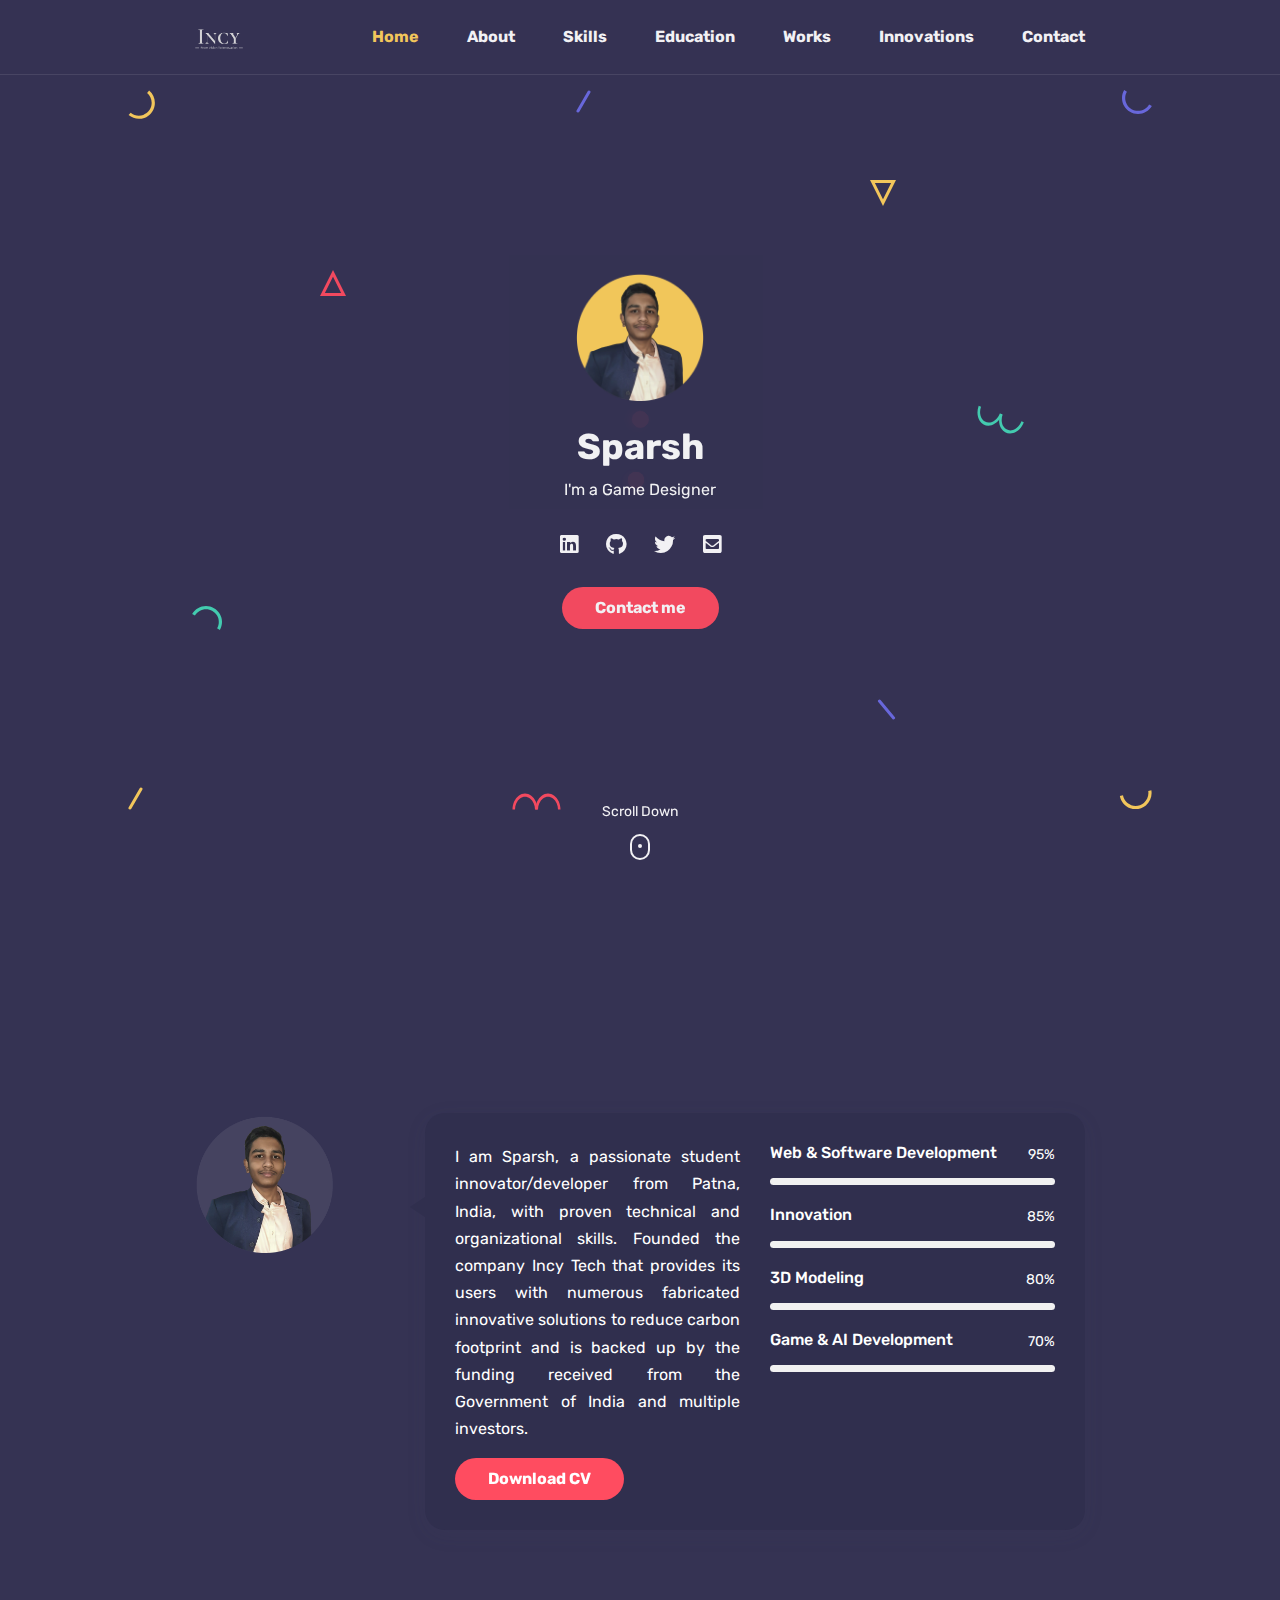
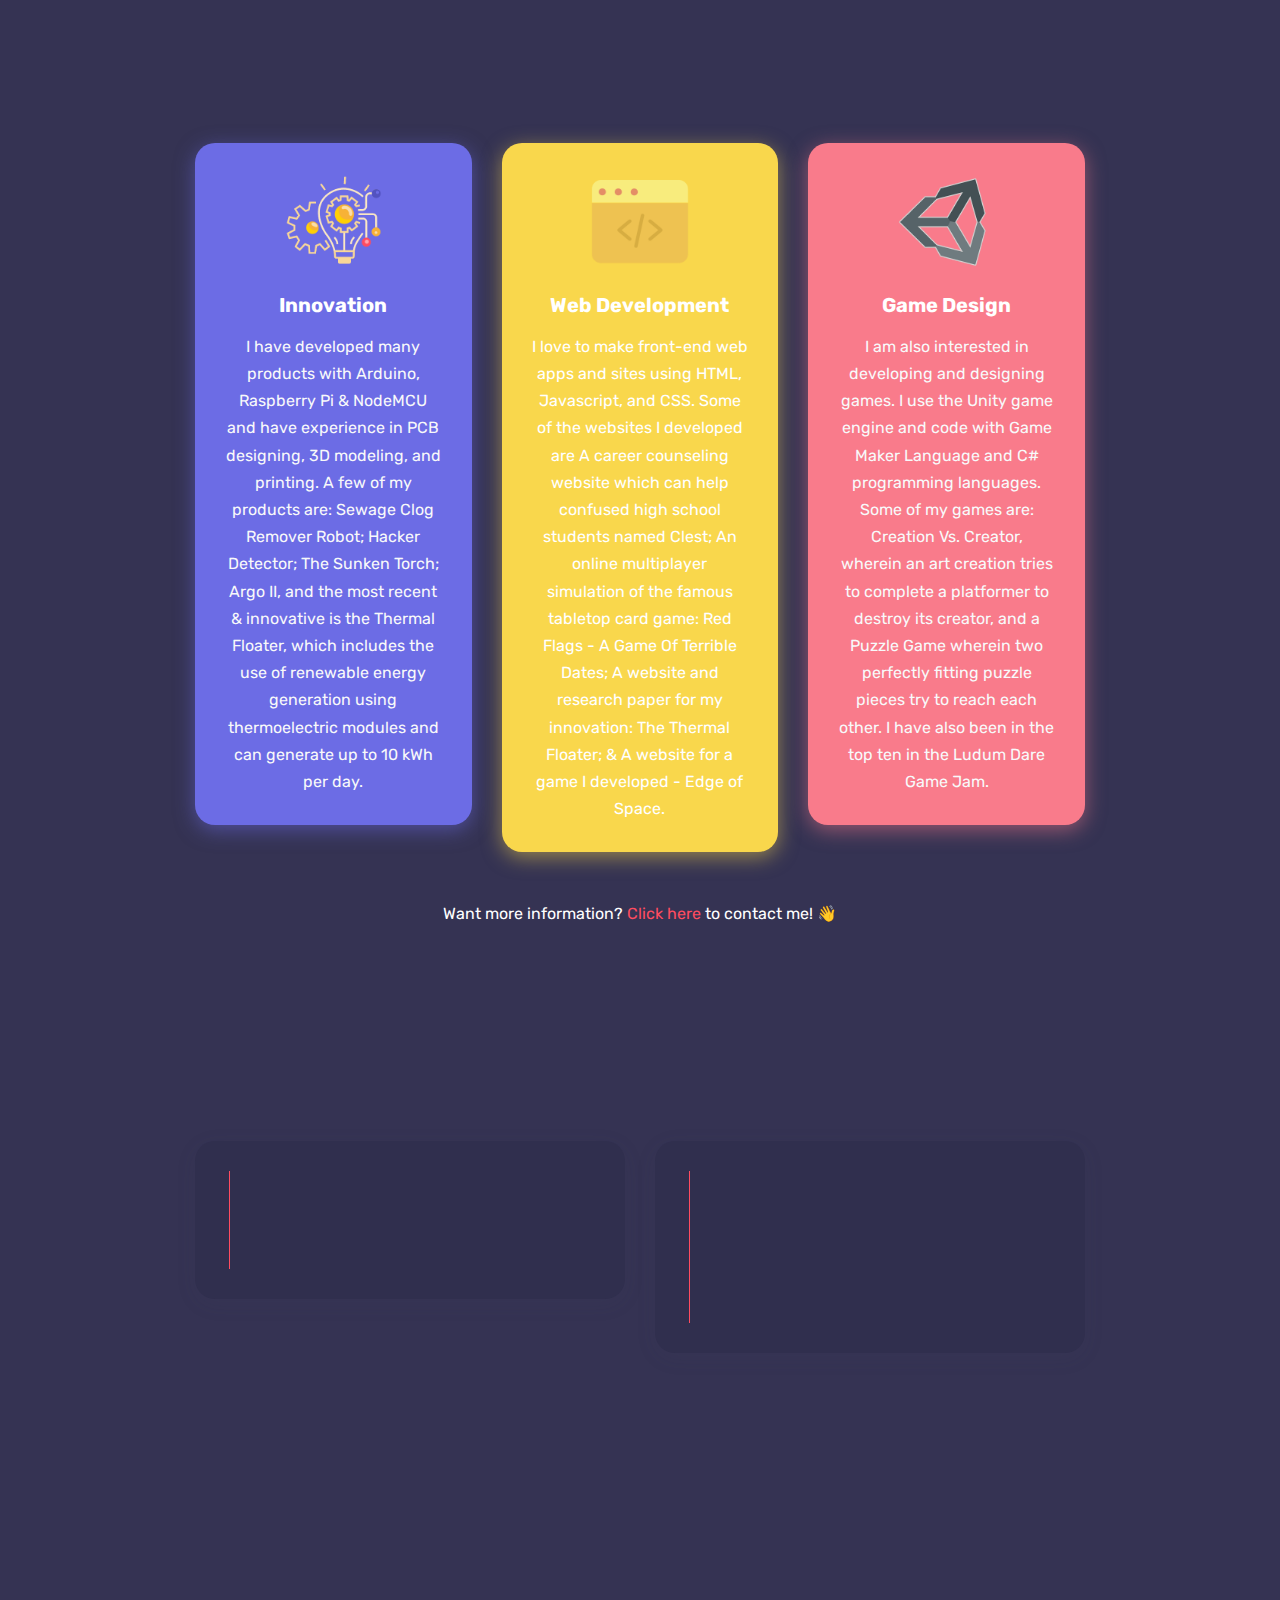
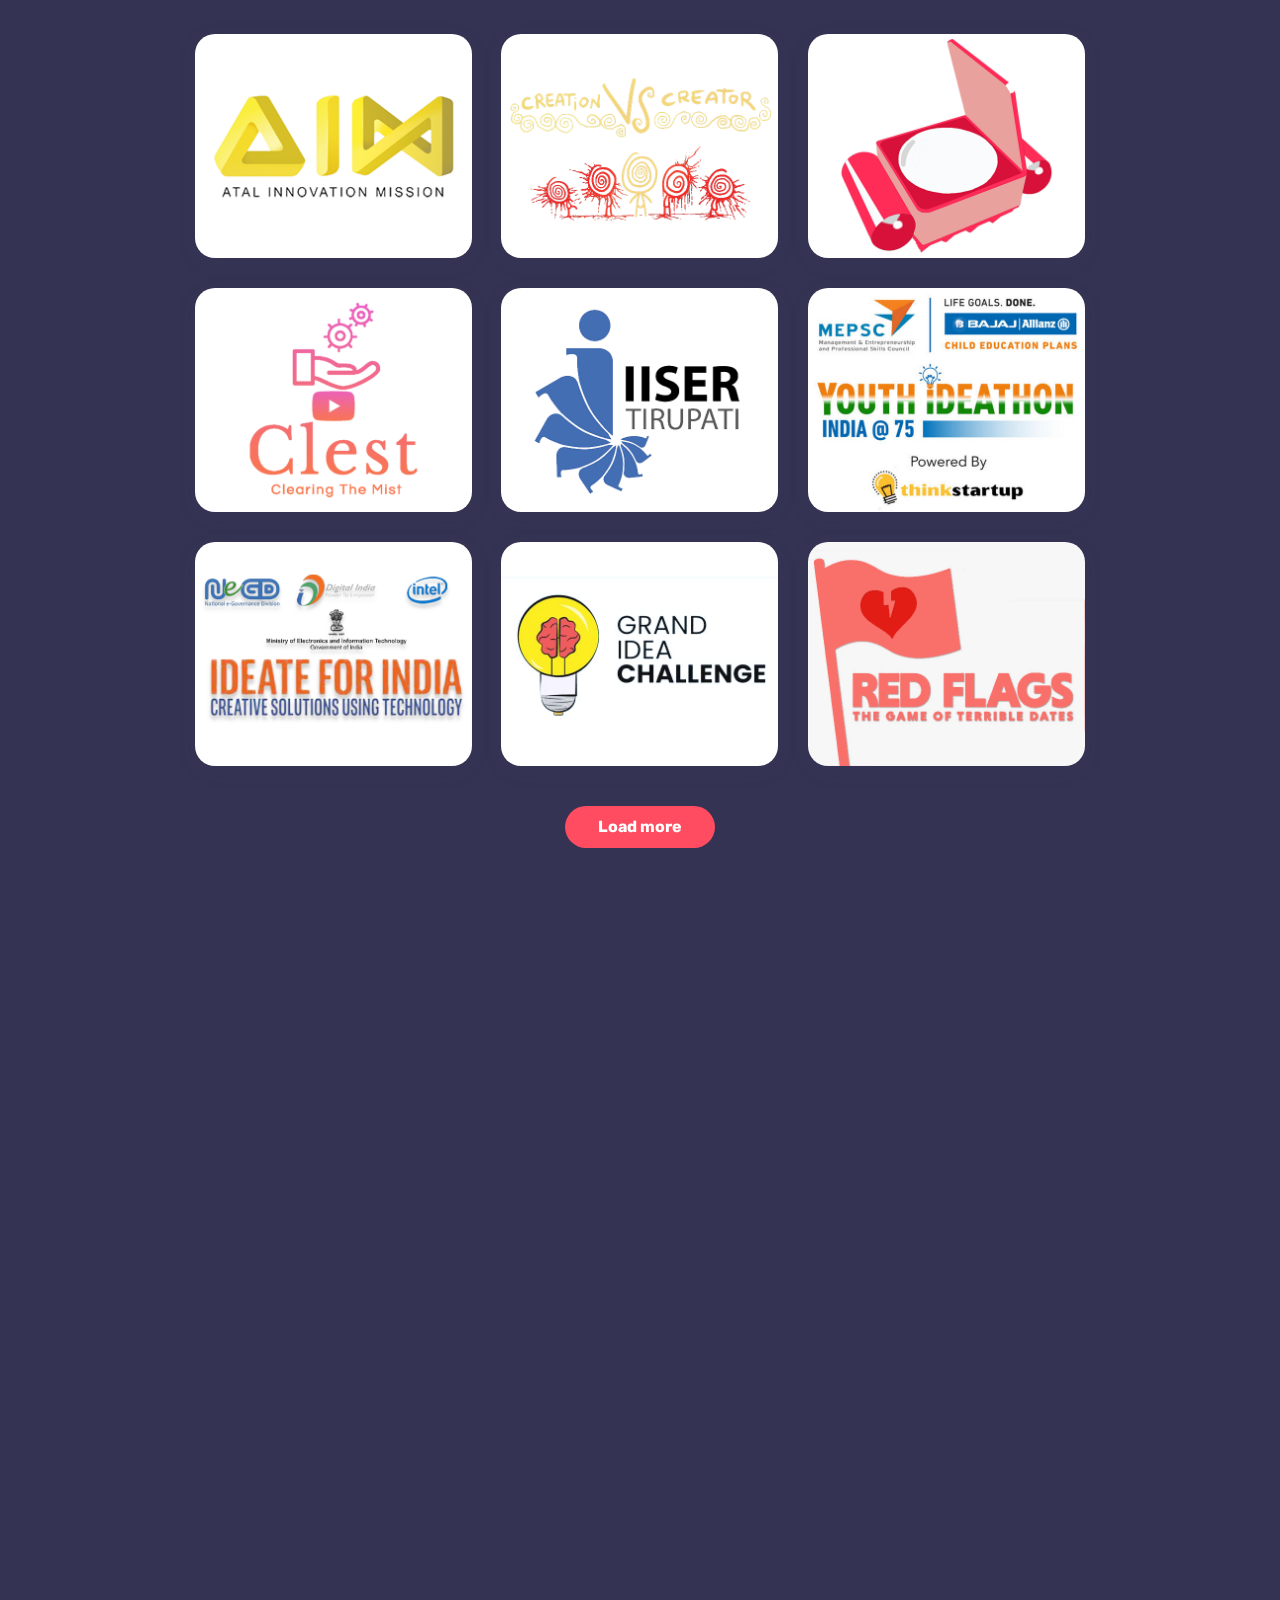
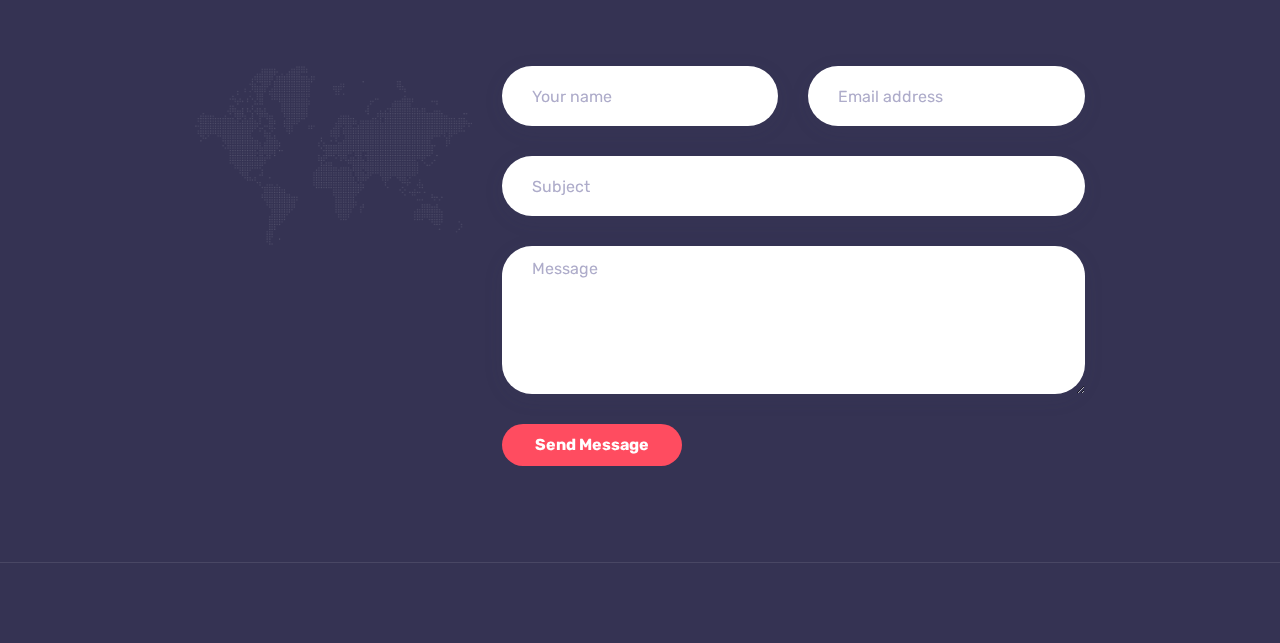
==== index.html @ 10f1a108 "Update index.html" ====
<!DOCTYPE html>
<html lang="en-US">
<head>
	<meta http-equiv="Content-Type" content="text/html; charset=UTF-8">
	<title>Incy</title>
	<meta name="description" content="Bolby - Portfolio/CV/Resume HTML Template">
	<meta name="viewport" content="width=device-width, initial-scale=1, maximum-scale=1">
	<link rel="shortcut icon" type="image/x-icon" href="images/avatar-1.png">
	<!-- STYLESHEETS -->
	<link rel="stylesheet" href="css/bootstrap.min.css" type="text/css" media="all">
	<link rel="stylesheet" href="css/all.min.css" type="text/css" media="all">
	<link rel="stylesheet" href="css/simple-line-icons.css" type="text/css" media="all">
	<link rel="stylesheet" href="css/slick.css" type="text/css" media="all">
	<link rel="stylesheet" href="css/animate.css" type="text/css" media="all">
	<link rel="stylesheet" href="css/magnific-popup.css" type="text/css" media="all">
	<link rel="stylesheet" href="css/style.css" type="text/css" media="all">
	<!--[if lt IE 9]>
      <script src="https://oss.maxcdn.com/html5shiv/3.7.2/html5shiv.min.js"></script>
      <script src="https://oss.maxcdn.com/respond/1.4.2/respond.min.js"></script>
    <![endif]-->
</head>
<body class="dark">
<!-- Preloader -->
<div id="preloader">
	<div class="outer">
		<!-- Google Chrome -->
		<div class="infinityChrome">
			<div></div>
			<div></div>
			<div></div>
		</div>
		<!-- Safari and others -->
		<div class="infinity">
			<div>
				<span></span>
			</div>
			<div>
				<span></span>
			</div>
			<div>
				<span></span>
			</div>
		</div>
		<!-- Stuff -->
		<svg xmlns="http://www.w3.org/2000/svg" version="1.1" class="goo-outer">
			<defs>
				<filter id="goo">
					<feGaussianBlur in="SourceGraphic" stdDeviation="6" result="blur" />
					<feColorMatrix in="blur" values="1 0 0 0 0  0 1 0 0 0  0 0 1 0 0  0 0 0 18 -7" result="goo" />
					<feBlend in="SourceGraphic" in2="goo" />
				</filter>
			</defs>
		</svg>
	</div>
</div>
<!-- desktop header -->
<header class="desktop-header-3 fixed-top">
    <div class="container">
        <nav class="navbar navbar-expand-lg navbar-dark">
            <a class="navbar-brand" href="index.html"><img src="images/Incy_Logo_No_Background.png" alt="Incy" width="30%" /></a> <button aria-controls="navbarNavDropdown" aria-expanded="false" aria-label="Toggle navigation" class="navbar-toggler" data-target="#navbarNavDropdown" data-toggle="collapse" type="button"><span class="navbar-toggler-icon"></span></button>
            <div class="collapse navbar-collapse" id="navbarNavDropdown">
                <ul class="navbar-nav ml-auto scrollspy">
                    <li class="nav-item"><a class="nav-link" href="#home">Home</a></li>
                    <li class="nav-item"><a href="#about" class="nav-link">About</a></li>
                    <li class="nav-item"><a href="#services" class="nav-link">Skills</a></li>
                    <li class="nav-item"><a href="#experience" class="nav-link">Education</a></li>
                    <li class="nav-item"><a href="#works" class="nav-link">Works</a></li>
                    <li class="nav-item"><a href="#innovation" class="nav-link">Innovations</a></li>
                    <li class="nav-item"><a href="#contact" class="nav-link">Contact</a></li>
                </ul>
            </div>
        </nav>
    </div>
</header>
<!-- main layout -->
<main class="content-3">
	<!-- section home -->
	<section id="home" class="home d-flex align-items-center">
		<div class="container">
			<!-- intro -->
			<div class="intro">
				<!-- avatar image -->
				<img src="images/avatar-1.png" alt="Sparsh" class="mb-4" width="24%" />
				<!-- info -->
				<h1 class="mb-2 mt-0">Sparsh</h1>
				<span>I'm a <span class="text-rotating">Game Designer, Front-End Developer, Tech Enthusiast, Innovator</span></span>
				<!-- social icons -->
				<ul class="social-icons light list-inline mb-0 mt-4">
					<li class="list-inline-item"><a href="https://www.linkedin.com/in/sparsh-860951213/"><i class="fab fa-linkedin"></i></a></li>
					<li class="list-inline-item"><a href="https://github.com/IncyBot"><i class="fab fa-github"></i></a></li>
					<li class="list-inline-item"><a href="https://twitter.com/ItsIncy"><i class="fab fa-twitter"></i></a></li>
					<li class="list-inline-item"><a href="mailto:incybot@gmail.com"><i class="fas fa-envelope-square"></i></a></li>
				</ul>
				<!-- buttons -->
				<div class="mt-4">
					<a href="#contact" class="btn btn-default">Contact me</a>
				</div>
			</div>
			<!-- scroll down mouse wheel -->
			<div class="scroll-down">
				<a href="#about" class="mouse-wrapper">
					<span>Scroll Down</span>
					<span class="mouse">
						<span class="wheel"></span>
					</span>
				</a>
			</div>
			<!-- parallax layers -->
			<div class="parallax" data-relative-input="true">
				<svg width="27" height="29" data-depth="0.3" class="layer p1" xmlns="http://www.w3.org/2000/svg"><path d="M21.15625.60099c4.37954 3.67487 6.46544 9.40612 5.47254 15.03526-.9929 5.62915-4.91339 10.30141-10.2846 12.25672-5.37122 1.9553-11.3776.89631-15.75715-2.77856l2.05692-2.45134c3.50315 2.93948 8.3087 3.78663 12.60572 2.22284 4.297-1.5638 7.43381-5.30209 8.22768-9.80537.79387-4.50328-.8749-9.08872-4.37803-12.02821L21.15625.60099z" fill="#FFD15C" fill-rule="evenodd"/></svg>
				<svg width="26" height="26" data-depth="0.2" class="layer p2" xmlns="http://www.w3.org/2000/svg"><path d="M13 3.3541L2.42705 24.5h21.1459L13 3.3541z" stroke="#FF4C60" stroke-width="3" fill="none" fill-rule="evenodd"/></svg>
				<svg width="30" height="25" data-depth="0.3" class="layer p3" xmlns="http://www.w3.org/2000/svg"><path d="M.1436 8.9282C3.00213 3.97706 8.2841.92763 14.00013.92796c5.71605.00032 10.9981 3.04992 13.85641 8 2.8583 4.95007 2.8584 11.0491-.00014 16.00024l-2.77128-1.6c2.28651-3.96036 2.28631-8.84002.00011-12.8002-2.2862-3.96017-6.5124-6.40017-11.08513-6.4-4.57271.00018-8.79872 2.43984-11.08524 6.4002l-2.77128-1.6z" fill="#44D7B6" fill-rule="evenodd"/></svg>
				<svg width="15" height="23" data-depth="0.6" class="layer p4" xmlns="http://www.w3.org/2000/svg"><rect transform="rotate(30 9.86603 10.13397)" x="7" width="3" height="25" rx="1.5" fill="#FFD15C" fill-rule="evenodd"/></svg>
				<svg width="15" height="23" data-depth="0.2" class="layer p5" xmlns="http://www.w3.org/2000/svg"><rect transform="rotate(30 9.86603 10.13397)" x="7" width="3" height="25" rx="1.5" fill="#6C6CE5" fill-rule="evenodd"/></svg>
				<svg width="49" height="17" data-depth="0.5" class="layer p6" xmlns="http://www.w3.org/2000/svg"><g fill="#FF4C60" fill-rule="evenodd"><path d="M.5 16.5c0-5.71709 2.3825-10.99895 6.25-13.8567 3.8675-2.85774 8.6325-2.85774 12.5 0C23.1175 5.50106 25.5 10.78292 25.5 16.5H23c0-4.57303-1.90625-8.79884-5-11.08535-3.09375-2.28652-6.90625-2.28652-10 0C4.90625 7.70116 3 11.92697 3 16.5H.5z"/><path d="M23.5 16.5c0-5.71709 2.3825-10.99895 6.25-13.8567 3.8675-2.85774 8.6325-2.85774 12.5 0C46.1175 5.50106 48.5 10.78292 48.5 16.5H46c0-4.57303-1.90625-8.79884-5-11.08535-3.09375-2.28652-6.90625-2.28652-10 0-3.09375 2.28651-5 6.51232-5 11.08535h-2.5z"/></g></svg>
				<svg width="26" height="26" data-depth="0.4" class="layer p7" xmlns="http://www.w3.org/2000/svg"><path d="M13 22.6459L2.42705 1.5h21.1459L13 22.6459z" stroke="#FFD15C" stroke-width="3" fill="none" fill-rule="evenodd"/></svg>
				<svg width="19" height="21" data-depth="0.3" class="layer p8" xmlns="http://www.w3.org/2000/svg"><rect transform="rotate(-40 6.25252 10.12626)" x="7" width="3" height="25" rx="1.5" fill="#6C6CE5" fill-rule="evenodd"/></svg>
				<svg width="30" height="25" data-depth="0.3" data-depth-y="-1.30" class="layer p9" xmlns="http://www.w3.org/2000/svg"><path d="M29.8564 16.0718c-2.85854 4.95114-8.1405 8.00057-13.85654 8.00024-5.71605-.00032-10.9981-3.04992-13.85641-8-2.8583-4.95007-2.8584-11.0491.00014-16.00024l2.77128 1.6c-2.28651 3.96036-2.28631 8.84002-.00011 12.8002 2.2862 3.96017 6.5124 6.40017 11.08513 6.4 4.57271-.00018 8.79872-2.43984 11.08524-6.4002l2.77128 1.6z" fill="#6C6CE5" fill-rule="evenodd"/></svg>
				<svg width="47" height="29" data-depth="0.2" class="layer p10" xmlns="http://www.w3.org/2000/svg"><g fill="#44D7B6" fill-rule="evenodd"><path d="M46.78878 17.19094c-1.95535 5.3723-6.00068 9.52077-10.61234 10.8834-4.61167 1.36265-9.0893-.26708-11.74616-4.27524-2.65686-4.00817-3.08917-9.78636-1.13381-15.15866l2.34923.85505c-1.56407 4.29724-1.2181 8.92018.90705 12.12693 2.12514 3.20674 5.70772 4.5107 9.39692 3.4202 3.68921-1.0905 6.92581-4.40949 8.48988-8.70673l2.34923.85505z"/><path d="M25.17585 9.32448c-1.95535 5.3723-6.00068 9.52077-10.61234 10.8834-4.61167 1.36264-9.0893-.26708-11.74616-4.27525C.16049 11.92447-.27182 6.14628 1.68354.77398l2.34923.85505c-1.56407 4.29724-1.2181 8.92018.90705 12.12692 2.12514 3.20675 5.70772 4.5107 9.39692 3.4202 3.68921-1.0905 6.92581-4.40948 8.48988-8.70672l2.34923.85505z"/></g></svg>
				<svg width="33" height="20" data-depth="0.5" class="layer p11" xmlns="http://www.w3.org/2000/svg"><path d="M32.36774.34317c.99276 5.63023-1.09332 11.3614-5.47227 15.03536-4.37895 3.67396-10.3855 4.73307-15.75693 2.77837C5.76711 16.2022 1.84665 11.53014.8539 5.8999l3.15139-.55567c.7941 4.50356 3.93083 8.24147 8.22772 9.8056 4.29688 1.56413 9.10275.71673 12.60554-2.2227C28.34133 9.98771 30.01045 5.4024 29.21635.89884l3.15139-.55567z" fill="#FFD15C" fill-rule="evenodd"/></svg>
			</div>
		</div>
	</section>
	<!-- section about -->
	<section id="about">
		<div class="container">
			<!-- section title -->
			<h2 class="section-title wow fadeInUp">About Me</h2>
			<div class="spacer" data-height="60"></div>
			<div class="row">
				<div class="col-md-3">
					<div class="text-center text-md-left">
						<!-- avatar image -->
						<img src="images/avatar-2.png" alt="Bolby" width = "70%"/>
					</div>
					<div class="spacer d-md-none d-lg-none" data-height="30"></div>
				</div>
				<div class="col-md-9 triangle-left-md triangle-top-sm">
					<div class="rounded bg-dark shadow-dark padding-30">
						<div class="row">
							<div class="col-md-6">
								<!-- about text -->
								<p align="justify">I am Sparsh, a passionate student innovator/developer from Patna, India, with proven technical and organizational skills. Founded the company Incy Tech that provides its users with numerous fabricated innovative solutions to reduce carbon footprint and is backed up by the funding received from the Government of India and multiple investors.</p>
								<div class="mt-3">
									<a href="#" class="btn btn-default">Download CV</a>
								</div>
								<div class="spacer d-md-none d-lg-none" data-height="30"></div>
							</div>
							<div class="col-md-6">
								<!-- skill item -->
								<div class="skill-item">
									<div class="skill-info clearfix">
										<h4 class="float-left mb-3 mt-0">Web & Software Development</h4>
										<span class="float-right">95%</span>
									</div>
									<div class="progress">
										<div class="progress-bar data-background" role="progressbar" aria-valuemin="0" aria-valuemax="100" aria-valuenow="95" data-color="#FFD15C">
										</div>
									</div>
									<div class="spacer" data-height="20"></div>
								</div>
								<!-- skill item -->
								<div class="skill-item">
									<div class="skill-info clearfix">
										<h4 class="float-left mb-3 mt-0">Innovation</h4>
										<span class="float-right">85%</span>
									</div>
									<div class="progress">
										<div class="progress-bar data-background" role="progressbar" aria-valuemin="0" aria-valuemax="100" aria-valuenow="85" data-color="#FF4C60">
										</div>
									</div>
									<div class="spacer" data-height="20"></div>
								</div>
								<!-- skill item -->
								<div class="skill-item">
									<div class="skill-info clearfix">
										<h4 class="float-left mb-3 mt-0">3D Modeling</h4>
										<span class="float-right">80%</span>
									</div>
									<div class="progress">
										<div class="progress-bar data-background" role="progressbar" aria-valuemin="0" aria-valuemax="100" aria-valuenow="80" data-color="#44d7b5">
										</div>
									</div>
									<div class="spacer" data-height="20"></div>
								</div>
								<!-- skill item -->
								<div class="skill-item">
									<div class="skill-info clearfix">
										<h4 class="float-left mb-3 mt-0">Game & AI Development</h4>
										<span class="float-right">70%</span>
									</div>
									<div class="progress">
										<div class="progress-bar data-background" role="progressbar" aria-valuemin="0" aria-valuemax="100" aria-valuenow="70" data-color="#6C6CE5">
										</div>
									</div>
								</div>
							</div>
						</div>
					</div>
				</div>
			</div>
			</div>
		</div>
	</section>
	<!-- section services -->
	<section id="services">
		<div class="container">
			<!-- section title -->
			<h2 class="section-title wow fadeInUp">Skills</h2>
			<div class="spacer" data-height="60"></div>
			<div class="row">
				<div class="col-md-4">
					<!-- service box -->
					<div class="service-box rounded data-background padding-30 text-center text-light shadow-blue" data-color="#6C6CE5">
						<img src="images/innovation.png" alt="UI/UX design" width = 45% />
						<h3 class="mb-3 mt-0">Innovation</h3>
						<p class="mb-0">
							I have developed many products with Arduino, Raspberry Pi & NodeMCU and have experience in PCB designing, 3D modeling, and printing. A few of my products are: Sewage Clog Remover Robot; Hacker Detector; The Sunken Torch; Argo II, and the most recent & innovative is the Thermal Floater, which includes the use of renewable energy generation using thermoelectric modules and can generate up to 10 kWh per day. </p>
							
					</div>
					<div class="spacer d-md-none d-lg-none" data-height="30"></div>
				</div>
				<div class="col-md-4">
					<!-- service box -->
					<div class="service-box rounded data-background padding-30 text-center shadow-yellow" data-color="#F9D74C">
						<img src="images/web.png" alt="UI/UX design" width = 45% />
						<h3 class="mb-3 mt-0">Web Development</h3>
						<p class="mb-0">
							I love to make front-end web apps and sites using HTML, Javascript, and CSS. Some of the websites I developed are A career counseling website which can help confused high school students named Clest; An online multiplayer simulation of the famous tabletop card game: Red Flags - A Game Of Terrible Dates; A website and research paper for my innovation: The Thermal Floater; & A website for a game I developed - Edge of Space. </p>
					</div>
					<div class="spacer d-md-none d-lg-none" data-height="30"></div>
				</div>
				<div class="col-md-4">
					<!-- service box -->
					<div class="service-box rounded data-background padding-30 text-center text-light shadow-pink" data-color="#F97B8B">
						<img src="images/unity.png" alt="UI/UX design" width = 45% />
						<h3 class="mb-3 mt-0">Game Design</h3>
						<p class="mb-0">
							I am also interested in developing and designing games. I use the Unity game engine and code with Game Maker Language and C# programming languages. Some of my games are: Creation Vs. Creator, wherein an art creation tries to complete a platformer to destroy its creator, and a Puzzle Game wherein two perfectly fitting puzzle pieces try to reach each other. I have also been in the top ten in the Ludum Dare Game Jam.</p>
					</div>
				</div>
			</div>
			<div class="mt-5 text-center">
				<p class="mb-0">Want more information? <a href="#contact">Click here</a> to contact me! 👋</p>
			</div>
		</div>
	</section>
	<!-- section experience -->
	<section id="experience">
		<div class="container">
			<!-- section title -->
			<h2 class="section-title wow fadeInUp">Experience</h2>
			<div class="spacer" data-height="60"></div>
			<div class="row">
				<div class="col-md-6">
					<!-- timeline wrapper -->
					<div class="timeline edu bg-dark rounded shadow-dark padding-30 overflow-hidden">
						<!-- timeline item -->
						<div class="timeline-container wow fadeInUp" data-wow-delay="0.4s">
							<div class="content">
								<span class="time">2020-2022</span>
								<h3 class="title">Diploma</h3>
								<p>Soon :)</p>
							</div>
						</div>
						<!-- main line -->
						<span class="line"></span>
					</div>
				</div>
				<div class="col-md-6">
					<!-- responsive spacer -->
					<div class="spacer d-md-none d-lg-none" data-height="30"></div>
					<!-- timeline wrapper -->
					<div class="timeline exp bg-dark rounded shadow-dark padding-30 overflow-hidden">
						<!-- timeline item -->
						<div class="timeline-container wow fadeInUp" data-wow-delay="0.4s">
							<div class="content">
								<span class="time">2019-2022</span>
								<h3 class="title">Student Mentor</h3>
								<p>I have been a part of Zero2Maker and Radiant International School as a Student Mentor.</p>
							</div>
						</div>
						<!-- main line -->
						<span class="line"></span>
					</div>
				</div>
			</div>
		</div>
	</section>
	<!-- section works -->
	<section id="works">
		<div class="container">
			<!-- section title -->
			<h2 class="section-title wow fadeInUp">Recent works</h2>
			<div class="spacer" data-height="60"></div>
			<!-- portfolio filter (desktop) -->
			<ul class="portfolio-filter list-inline wow fadeInUp">
				<li class="current list-inline-item" data-filter="*">Everything</li>
				<li class="list-inline-item" data-filter=".creative">Achievements</li>
				<li class="list-inline-item" data-filter=".art">Innovations</li>
				<li class="list-inline-item" data-filter=".design">Web Development</li>
				<li class="list-inline-item" data-filter=".branding">Game Development</li>
			</ul>
			<!-- portfolio filter (mobile) -->
			<div class="pf-filter-wrapper">
				<select class="portfolio-filter-mobile">
					<option value="*">Everything</option>
					<option value=".creative">Achievements</option>
					<option value=".art">Innovations</option>
					<option value=".design">Web Development</option>
					<option value=".branding">Game Development</option>
				</select>
			</div>
			<!-- portolio wrapper -->
			<div class="row portfolio-wrapper">
				<!-- portfolio item -->
				<div class="col-md-4 col-sm-6 grid-item creative">
					<a href="#small-dialog" class="work-content">
						<div class="portfolio-item rounded shadow-dark">
							<div class="details">
								<span class="term">Achievements, IoT</span>
								<h4 class="title">ATL Innovation Marathon</h4>
								<span class="more-button"><i class="icon-options"></i></span>
							</div>
							<div class="thumb">
								<img src="images/works/atl.png" alt="Portfolio-title" />
								<div class="mask"></div>
							</div>
						</div>
					</a>
					<div id="small-dialog" class="white-popup zoom-anim-dialog mfp-hide">
						<img src="images/aim_1.png" alt="Title" />
						<h2>Atal Innovation Marathon</h2>
						<p>I was selected for the Atal Tinkering Innovation Marathon, and my prototype was chosen as one of the Top three amongst 5000 students in India.</p>
						<p>October 2018</p>
						<a href="images/aim_certificate.pdf" class="btn btn-default" download>Download Certificate</a>
					</div>
				</div>
				<!-- portfolio item -->
				<div class="col-md-4 col-sm-6 grid-item branding">
					<a href="#small-dialog1" class="work-content">
						<div class="portfolio-item rounded shadow-dark">
							<div class="details">
								<span class="term">Game Development</span>
								<h4 class="title">Creation Vs Creator</h4>
								<span class="more-button"><i class="icon-options"></i></span>
							</div>
							<div class="thumb">
								<img src="images/works/cvc.png" alt="Portfolio-title" />
								<div class="mask"></div>
							</div>
						</div>
					</a>
					<div id="small-dialog1" class="white-popup zoom-anim-dialog mfp-hide">
						<img src="images/cvs.png" alt="Another" />
						<h2>Creation Vs Creator</h2>
						<p>A game developed by me as a submission for Ludum Dare 47. It is a 2D Platformer where the creation realizes its naive behavior and fights its creator back.</p>
						<p>October 2020</p>
						<a href="https://www.amazon.in/Inci-Games-Creation-Vs-Creator/dp/B087N9G69Q" target="_blank" class="btn btn-default">View Game</a>
					</div>
				</div>
				<!-- portfolio item -->
				<div class="col-md-4 col-sm-6 grid-item art design">
					<a href="#small-dialog2" class="work-content">
						<div class="portfolio-item rounded shadow-dark">
							<div class="details">
								<span class="term">Web Development, Innovation</span>
								<h4 class="title">Thermal Floater</h4>
								<span class="more-button"><i class="icon-options"></i></span>
							</div>
							<div class="thumb">
								<img src="images/works/tf.png" alt="Portfolio-title" />
								<div class="mask"></div>
							</div>
						</div>
					</a>
					<div id="small-dialog2" class="white-popup zoom-anim-dialog mfp-hide">
						<img src="images/tfl.png" alt="Another" />
						<h2>Thermal Floater</h2>
						<p>I developed a website for my innovation: The Thermal Floater, a device that converts the heat from the Sun into electrical energy and is very efficient. The website includes complete details, including 3D model previews and research papers.</p>
						<p>August 2021</p>
						<a href="https://thermal-floater.github.io" target="_blank" class="btn btn-default">View Website</a>
					</div>
				</div>
				<!-- portfolio item -->
				<div class="col-md-4 col-sm-6 grid-item design">
					<a href="https://www.youtube.com/watch?v=hGntyRw_GqU" class="work-video">
						<div class="portfolio-item rounded shadow-dark">
							<div class="details">
								<span class="term">Web Development</span>
								<h4 class="title">Career Counseling</h4>
								<span class="more-button"><i class="icon-camrecorder"></i></span>
							</div>
							<div class="thumb">
								<img src="images/works/clest2.png" alt="Portfolio-title" />
								<div class="mask"></div>
							</div>
						</div>
					</a>
				</div>
				<!-- portfolio item -->
				<div class="col-md-4 col-sm-6 grid-item creative">
					<a href="#small-dialog3" class="work-content">
						<div class="portfolio-item rounded shadow-dark">
							<div class="details">
								<span class="term">Achievements</span>
								<h4 class="title">IISER Virtual Science Fair</h4>
								<span class="more-button"><i class="icon-options"></i></span>
							</div>
							<div class="thumb">
								<img src="images/works/iiser.png" alt="Portfolio-title" />
								<div class="mask"></div>
							</div>
						</div>
					</a>
					<div id="small-dialog3" class="white-popup zoom-anim-dialog mfp-hide">
						<img src="images/st_1.png" alt="Another" />
						<h2>IISER Virtual Science Fair</h2>
						<p>IISER Tirupati selected my abstract, and after a shortlisted Interview session by the selection committee, I was declared the winner and got rewarded with a cash prize of Rs. 5000.</p>
						<p>February 2021</p>
						<a href="images/iiser_1.jpg" target="_blank" class="btn btn-default" download>Download Certificate</a>
					</div>
				</div>
				<!-- portfolio item -->
				<div class="col-md-4 col-sm-6 grid-item creative">
					<a href="#small-dialog4" class="work-content">
						<div class="portfolio-item rounded shadow-dark">
							<div class="details">
								<span class="term">Achievements</span>
								<h4 class="title">Youth Ideathon</h4>
								<span class="more-button"><i class="icon-options"></i></span>
							</div>
							<div class="thumb">
								<img src="../images/works/yi.png" alt="Portfolio-title" />
								<div class="mask"></div>
							</div>
						</div>
					</a>
					<div id="small-dialog4" class="white-popup zoom-anim-dialog mfp-hide">
						<img src="../images/yim.png" alt="Another" />
						<h2>Youth Ideathon</h2>
						<p>Selected in the Top 125 amongst 62,500+ submissions, recognized as the State Winner, and received funding of Rs. 10,000 for having fabricated and innovated the idea, "Thermal Floater."</p>
						<p>November 2021</p>
						<a href="../images/Youth_Ideathon.pdf" target="_blank" class="btn btn-default" download>Download Certificate</a>
					</div>
				</div>
				<!-- portfolio item -->
				<div class="col-md-4 col-sm-6 grid-item creative">
					<a href="#small-dialog5" class="work-content">
						<div class="portfolio-item rounded shadow-dark">
							<div class="details">
								<span class="term">Achievements, IoT</span>
								<h4 class="title">Winner at IFI</h4>
								<span class="more-button"><i class="icon-options"></i></span>
							</div>
							<div class="thumb">
								<img src="images/works/ifi.png" alt="Portfolio-title" />
								<div class="mask"></div>
							</div>
						</div>
					</a>
					<div id="small-dialog5" class="white-popup zoom-anim-dialog mfp-hide">
						<img src="images/ifi_2.png" alt="Another" />
						<h2>Winner at Ideate For India</h2>
						<p>Developed "S.C.A.R.R.: The Sewage Cleaning Robot" and won the first prize amidst 133,000 students. Awarded by Hon'ble Minister of IT and Electronics, Mr. Ravi Shankar Prasad, and the head of Intel India, Ms. Nivruti Rai. The top 50 students were declared Tech Creation Champions and were invited to Delhi. </p>
						<p>January 2020</p>
						<a href="images/ifi_3.jpeg" target="_blank" class="btn btn-default" download>Download Certificate</a>
					</div>
				</div>
				<!-- portfolio item -->
				<div class="col-md-4 col-sm-6 grid-item creative">
					<a href="#small-dialog6" class="work-content">
						<div class="portfolio-item rounded shadow-dark">
							<div class="details">
								<span class="term">Achievements</span>
								<h4 class="title">Grand Idea Challenge</h4>
								<span class="more-button"><i class="icon-options"></i></span>
							</div>
							<div class="thumb">
								<img src="images/works/gic.png" alt="Portfolio-title" />
								<div class="mask"></div>
							</div>
						</div>
					</a>
					<div id="small-dialog6" class="white-popup zoom-anim-dialog mfp-hide">
						<img src="images/gic_1.png" alt="Another" />
						<h2>Grand Idea Challenge</h2>
						<p>I was recognized as the youngest entrepreneur shortlisted in the top 10 amongst entrepreneurs from all over the world. I represented my venture "Thermal Floater" under Smart Manufacturing at Grand Idea Challenge.</p>
						<p>June 2021</p>
						<a href="images/gic_2.pdf" target="_blank" class="btn btn-default" download>Download Certificate</a>
					</div>
				</div>
				<!-- portfolio item -->
				<div class="col-md-4 col-sm-6 grid-item design branding">
					<a href="#small-dialog7" class="work-content">
						<div class="portfolio-item rounded shadow-dark">
							<div class="details">
								<span class="term">Web, Game Development</span>
								<h4 class="title">Red Flags: A Game Of Terrible Dates</h4>
								<span class="more-button"><i class="icon-options"></i></span>
							</div>
							<div class="thumb">
								<img src="images/works/rf.png" alt="Portfolio-title" />
								<div class="mask"></div>
							</div>
						</div>
					</a>
					<div id="small-dialog7" class="white-popup zoom-anim-dialog mfp-hide">
						<img src="images/rf.png" alt="Another" />
						<h2>Red-Flags: A Game Of Terrible Dates</h2>
						<p>I recreated an online simulation of the famous tabletop card game: Red Flags. It is one of my most ambitious projects as I want to develop this website into a complete web game with features of private rooms and voice calls.</p>
						<p>August 2021</p>
						<a href="https://red-flags.github.io" target="_blank" class="btn btn-default">View Website</a>
					</div>
				</div>
			</div>
			
			<!-- more button -->
			<div class="load-more text-center mt-4">
				<a href="javascript:" class="btn btn-default"><i class="fas fa-spinner"></i> Load more</a>
				<!-- numbered pagination (hidden for infinite scroll) -->
				<ul class="portfolio-pagination list-inline d-none">
					<li class="list-inline-item">1</li>
					<li class="list-inline-item"><a href="themes/works-2.html">2</a></li>
				</ul>
			</div>
		</div>
	</section>
	<!-- section blog -->
	<section id="innovation">
		<div class="container">
			<!-- section title -->
			<h2 class="section-title wow fadeInUp">Recent Inventions</h2>
			<div class="spacer" data-height="60"></div>
			<div class="row blog-wrapper">
				<div class="col-md-4">
					<!-- blog item -->
					<div class="blog-item rounded bg-dark shadow-dark wow fadeIn grid-item design">
						<div class="thumb">
							<a href="https://www.youtube.com/watch?v=NjtSkuntED8" class="work-video">
								<div class="portfolio-item rounded shadow-dark">
									<div class="details">
										<span class="term">Innovations</span>
										<h4 class="title">Thermal Floater</h4>
										<span class="more-button"><i class="icon-camrecorder"></i></span>
									</div>
									<div class="thumb">
										<img src="images/works/tf.png" alt="Portfolio-title" />
										<div class="mask"></div>
									</div>
								</div>
							</a>
						</div>
						<div class="details">
							<h4 class="my-0 title"><a href="https://thermal-floater.github.io" target="_blank">Thermal Floater: The Floating Heat Hoarder</a></h4>
							<ul class="list-inline meta mb-0 mt-2">
								<li class="list-inline-item">July, 2021</li>
							</ul>
						</div>
					</div>
				</div>
				<div class="col-md-4">
					<!-- blog item -->
					<div class="blog-item rounded bg-dark shadow-dark wow fadeIn">
						<div class="thumb">
							<a href="https://www.youtube.com/watch?v=tLmQd9Lvucs" class="work-video">
								<div class="portfolio-item rounded shadow-dark">
									<div class="details">
										<span class="term">Innovations, IoT</span>
										<h4 class="title">Argo II</h4>
										<span class="more-button"><i class="icon-camrecorder"></i></span>
									</div>
									<div class="thumb">
										<img src="images/works/argo.png" alt="Portfolio-title" />
										<div class="mask"></div>
									</div>
								</div>
							</a>
						</div>
						<div class="details">
							<h4 class="my-0 title"><a href="https://www.youtube.com/watch?v=tLmQd9Lvucs" class="work-video">Argo II: An Off Grid Planetary Communication System</a></h4>
							<ul class="list-inline meta mb-0 mt-2">
								<li class="list-inline-item">September, 2021</li>
							</ul>
						</div>
					</div>
				</div>
				<div class="col-md-4">
					<!-- blog item -->
					<div class="blog-item rounded bg-dark shadow-dark wow fadeIn grid-item design">
						<div class="thumb">
							<a href="https://www.youtube.com/watch?v=2EDb15U3aw0" class="work-video">
								<div class="portfolio-item rounded shadow-dark">
									<div class="details">
										<span class="term">Innovations</span>
										<h4 class="title">Sunken Torch</h4>
										<span class="more-button"><i class="icon-camrecorder"></i></span>
									</div>
									<div class="thumb">
										<img src="images/works/st.png" alt="Portfolio-title" />
										<div class="mask"></div>
									</div>
								</div>
							</a>
						</div>
						<div class="details">
							<h4 class="my-0 title"><a href="https://www.youtube.com/watch?v=2EDb15U3aw0" class="work-video">Sunken Torch: A Flashlight That Runs On Body Heat</a></h4>
							<ul class="list-inline meta mb-0 mt-2">
								<li class="list-inline-item">January, 2020</li>
							</ul>
						</div>
					</div>
				</div>
			</div>
		</div>
	</section>
	<!-- section contact -->
	<section id="contact">
		<div class="container">
			<!-- section title -->
			<h2 class="section-title wow fadeInUp">Get In Touch</h2>
			<div class="spacer" data-height="60"></div>
			<div class="row">
				<div class="col-md-4">
					<!-- contact info -->
					<div class="contact-info">
						<h3 class="wow fadeInUp">Let's talk about everything!</h3>
						<p class="wow fadeInUp">Don't like forms? Send me an <a href="mailto:sparshnirav@gmail.com">email</a>. 👋</p>
					</div>
				</div>
				<div class="col-md-8">
					<!-- Contact Form -->
					<form id="contact-form" class="contact-form mt-6" method="post" action=" form/contact.html">
						<div class="messages"></div>
						<div class="row">
							<div class="column col-md-6">
								<!-- Name input -->
								<div class="form-group">
									<input type="text" class="form-control" name="InputName" id="InputName" placeholder="Your name" required="required" data-error="Name is required.">
									<div class="help-block with-errors"></div>
								</div>
							</div>
							<div class="column col-md-6">
								<!-- Email input -->
								<div class="form-group">
									<input type="email" class="form-control" id="InputEmail" name="InputEmail" placeholder="Email address" required="required" data-error="Email is required.">
									<div class="help-block with-errors"></div>
								</div>
							</div>
							<div class="column col-md-12">
								<!-- Email input -->
								<div class="form-group">
									<input type="text" class="form-control" id="InputSubject" name="InputSubject" placeholder="Subject" required="required" data-error="Subject is required.">
									<div class="help-block with-errors"></div>
								</div>
							</div>
							<div class="column col-md-12">
								<!-- Message textarea -->
								<div class="form-group">
									<textarea name="InputMessage" id="InputMessage" class="form-control" rows="5" placeholder="Message" required="required" data-error="Message is required."></textarea>
									<div class="help-block with-errors"></div>
								</div>
							</div>
						</div>
						<button type="submit" name="submit" id="submit" value="Submit" class="btn btn-default">Send Message</button><!-- Send Button -->
					</form>
					<!-- Contact Form end -->
				</div>
			</div>
		</div>
	</section>
    <div class="spacer" data-height="96"></div>
    <footer class="footer">
     </footer>
</main>
<!-- Go to top button -->
<a href="javascript:" id="return-to-top"><i class="fas fa-arrow-up"></i></a>
<!-- SCRIPTS -->
<script src=" js/jquery-1.12.3.min.js"></script>
<script src=" js/jquery.easing.min.js"></script>
<script src=" js/jquery.waypoints.min.js"></script>
<script src=" js/jquery.counterup.min.js"></script>
<script src=" js/popper.min.js"></script>
<script src=" js/bootstrap.min.js"></script>
<script src=" js/isotope.pkgd.min.js"></script>
<script src=" js/infinite-scroll.min.js"></script>
<script src=" js/imagesloaded.pkgd.min.js"></script>
<script src=" js/slick.min.js"></script>
<script src=" js/contact.js"></script>
<script src=" js/validator.js"></script>
<script src=" js/wow.min.js"></script>
<script src=" js/morphext.min.js"></script>
<script src=" js/parallax.min.js"></script>
<script src=" js/jquery.magnific-popup.min.js"></script>
<script src=" js/custom.js"></script>
</body>
</html>
---- css/simple-line-icons.css ----
@font-face {
  font-family: 'simple-line-icons';
  src: url('../fonts/simple-line-icons.eot');
  src: url('../fonts/simple-line-icons.eot#iefix') format('embedded-opentype'), url('../fonts/simple-line-icons.woff') format('woff2'), url('../fonts/simple-line-icons.ttf') format('truetype'), url('../fonts/simple-line-icons.woff') format('woff'), url('../fonts/simple-line-icons.svg') format('svg');
  font-weight: normal;
  font-style: normal;
}
/*
 Use the following CSS code if you want to have a class per icon.
 Instead of a list of all class selectors, you can use the generic [class*="icon-"] selector, but it's slower:
*/
.icon-user,
.icon-people,
.icon-user-female,
.icon-user-follow,
.icon-user-following,
.icon-user-unfollow,
.icon-login,
.icon-logout,
.icon-emotsmile,
.icon-phone,
.icon-call-end,
.icon-call-in,
.icon-call-out,
.icon-map,
.icon-location-pin,
.icon-direction,
.icon-directions,
.icon-compass,
.icon-layers,
.icon-menu,
.icon-list,
.icon-options-vertical,
.icon-options,
.icon-arrow-down,
.icon-arrow-left,
.icon-arrow-right,
.icon-arrow-up,
.icon-arrow-up-circle,
.icon-arrow-left-circle,
.icon-arrow-right-circle,
.icon-arrow-down-circle,
.icon-check,
.icon-clock,
.icon-plus,
.icon-minus,
.icon-close,
.icon-event,
.icon-exclamation,
.icon-organization,
.icon-trophy,
.icon-screen-smartphone,
.icon-screen-desktop,
.icon-plane,
.icon-notebook,
.icon-mustache,
.icon-mouse,
.icon-magnet,
.icon-energy,
.icon-disc,
.icon-cursor,
.icon-cursor-move,
.icon-crop,
.icon-chemistry,
.icon-speedometer,
.icon-shield,
.icon-screen-tablet,
.icon-magic-wand,
.icon-hourglass,
.icon-graduation,
.icon-ghost,
.icon-game-controller,
.icon-fire,
.icon-eyeglass,
.icon-envelope-open,
.icon-envelope-letter,
.icon-bell,
.icon-badge,
.icon-anchor,
.icon-wallet,
.icon-vector,
.icon-speech,
.icon-puzzle,
.icon-printer,
.icon-present,
.icon-playlist,
.icon-pin,
.icon-picture,
.icon-handbag,
.icon-globe-alt,
.icon-globe,
.icon-folder-alt,
.icon-folder,
.icon-film,
.icon-feed,
.icon-drop,
.icon-drawer,
.icon-docs,
.icon-doc,
.icon-diamond,
.icon-cup,
.icon-calculator,
.icon-bubbles,
.icon-briefcase,
.icon-book-open,
.icon-basket-loaded,
.icon-basket,
.icon-bag,
.icon-action-undo,
.icon-action-redo,
.icon-wrench,
.icon-umbrella,
.icon-trash,
.icon-tag,
.icon-support,
.icon-frame,
.icon-size-fullscreen,
.icon-size-actual,
.icon-shuffle,
.icon-share-alt,
.icon-share,
.icon-rocket,
.icon-question,
.icon-pie-chart,
.icon-pencil,
.icon-note,
.icon-loop,
.icon-home,
.icon-grid,
.icon-graph,
.icon-microphone,
.icon-music-tone-alt,
.icon-music-tone,
.icon-earphones-alt,
.icon-earphones,
.icon-equalizer,
.icon-like,
.icon-dislike,
.icon-control-start,
.icon-control-rewind,
.icon-control-play,
.icon-control-pause,
.icon-control-forward,
.icon-control-end,
.icon-volume-1,
.icon-volume-2,
.icon-volume-off,
.icon-calendar,
.icon-bulb,
.icon-chart,
.icon-ban,
.icon-bubble,
.icon-camrecorder,
.icon-camera,
.icon-cloud-download,
.icon-cloud-upload,
.icon-envelope,
.icon-eye,
.icon-flag,
.icon-heart,
.icon-info,
.icon-key,
.icon-link,
.icon-lock,
.icon-lock-open,
.icon-magnifier,
.icon-magnifier-add,
.icon-magnifier-remove,
.icon-paper-clip,
.icon-paper-plane,
.icon-power,
.icon-refresh,
.icon-reload,
.icon-settings,
.icon-star,
.icon-symbol-female,
.icon-symbol-male,
.icon-target,
.icon-credit-card,
.icon-paypal,
.icon-social-tumblr,
.icon-social-twitter,
.icon-social-facebook,
.icon-social-instagram,
.icon-social-linkedin,
.icon-social-pinterest,
.icon-social-github,
.icon-social-google,
.icon-social-reddit,
.icon-social-skype,
.icon-social-dribbble,
.icon-social-behance,
.icon-social-foursqare,
.icon-social-soundcloud,
.icon-social-spotify,
.icon-social-stumbleupon,
.icon-social-youtube,
.icon-social-dropbox,
.icon-social-vkontakte,
.icon-social-steam {
  font-family: 'simple-line-icons';
  speak: none;
  font-style: normal;
  font-weight: normal;
  font-variant: normal;
  text-transform: none;
  line-height: 1;
  /* Better Font Rendering =========== */
  -webkit-font-smoothing: antialiased;
  -moz-osx-font-smoothing: grayscale;
}
.icon-user:before {
  content: "\e005";
}
.icon-people:before {
  content: "\e001";
}
.icon-user-female:before {
  content: "\e000";
}
.icon-user-follow:before {
  content: "\e002";
}
.icon-user-following:before {
  content: "\e003";
}
.icon-user-unfollow:before {
  content: "\e004";
}
.icon-login:before {
  content: "\e066";
}
.icon-logout:before {
  content: "\e065";
}
.icon-emotsmile:before {
  content: "\e021";
}
.icon-phone:before {
  content: "\e600";
}
.icon-call-end:before {
  content: "\e048";
}
.icon-call-in:before {
  content: "\e047";
}
.icon-call-out:before {
  content: "\e046";
}
.icon-map:before {
  content: "\e033";
}
.icon-location-pin:before {
  content: "\e096";
}
.icon-direction:before {
  content: "\e042";
}
.icon-directions:before {
  content: "\e041";
}
.icon-compass:before {
  content: "\e045";
}
.icon-layers:before {
  content: "\e034";
}
.icon-menu:before {
  content: "\e601";
}
.icon-list:before {
  content: "\e067";
}
.icon-options-vertical:before {
  content: "\e602";
}
.icon-options:before {
  content: "\e603";
}
.icon-arrow-down:before {
  content: "\e604";
}
.icon-arrow-left:before {
  content: "\e605";
}
.icon-arrow-right:before {
  content: "\e606";
}
.icon-arrow-up:before {
  content: "\e607";
}
.icon-arrow-up-circle:before {
  content: "\e078";
}
.icon-arrow-left-circle:before {
  content: "\e07a";
}
.icon-arrow-right-circle:before {
  content: "\e079";
}
.icon-arrow-down-circle:before {
  content: "\e07b";
}
.icon-check:before {
  content: "\e080";
}
.icon-clock:before {
  content: "\e081";
}
.icon-plus:before {
  content: "\e095";
}
.icon-minus:before {
  content: "\e615";
}
.icon-close:before {
  content: "\e082";
}
.icon-event:before {
  content: "\e619";
}
.icon-exclamation:before {
  content: "\e617";
}
.icon-organization:before {
  content: "\e616";
}
.icon-trophy:before {
  content: "\e006";
}
.icon-screen-smartphone:before {
  content: "\e010";
}
.icon-screen-desktop:before {
  content: "\e011";
}
.icon-plane:before {
  content: "\e012";
}
.icon-notebook:before {
  content: "\e013";
}
.icon-mustache:before {
  content: "\e014";
}
.icon-mouse:before {
  content: "\e015";
}
.icon-magnet:before {
  content: "\e016";
}
.icon-energy:before {
  content: "\e020";
}
.icon-disc:before {
  content: "\e022";
}
.icon-cursor:before {
  content: "\e06e";
}
.icon-cursor-move:before {
  content: "\e023";
}
.icon-crop:before {
  content: "\e024";
}
.icon-chemistry:before {
  content: "\e026";
}
.icon-speedometer:before {
  content: "\e007";
}
.icon-shield:before {
  content: "\e00e";
}
.icon-screen-tablet:before {
  content: "\e00f";
}
.icon-magic-wand:before {
  content: "\e017";
}
.icon-hourglass:before {
  content: "\e018";
}
.icon-graduation:before {
  content: "\e019";
}
.icon-ghost:before {
  content: "\e01a";
}
.icon-game-controller:before {
  content: "\e01b";
}
.icon-fire:before {
  content: "\e01c";
}
.icon-eyeglass:before {
  content: "\e01d";
}
.icon-envelope-open:before {
  content: "\e01e";
}
.icon-envelope-letter:before {
  content: "\e01f";
}
.icon-bell:before {
  content: "\e027";
}
.icon-badge:before {
  content: "\e028";
}
.icon-anchor:before {
  content: "\e029";
}
.icon-wallet:before {
  content: "\e02a";
}
.icon-vector:before {
  content: "\e02b";
}
.icon-speech:before {
  content: "\e02c";
}
.icon-puzzle:before {
  content: "\e02d";
}
.icon-printer:before {
  content: "\e02e";
}
.icon-present:before {
  content: "\e02f";
}
.icon-playlist:before {
  content: "\e030";
}
.icon-pin:before {
  content: "\e031";
}
.icon-picture:before {
  content: "\e032";
}
.icon-handbag:before {
  content: "\e035";
}
.icon-globe-alt:before {
  content: "\e036";
}
.icon-globe:before {
  content: "\e037";
}
.icon-folder-alt:before {
  content: "\e039";
}
.icon-folder:before {
  content: "\e089";
}
.icon-film:before {
  content: "\e03a";
}
.icon-feed:before {
  content: "\e03b";
}
.icon-drop:before {
  content: "\e03e";
}
.icon-drawer:before {
  content: "\e03f";
}
.icon-docs:before {
  content: "\e040";
}
.icon-doc:before {
  content: "\e085";
}
.icon-diamond:before {
  content: "\e043";
}
.icon-cup:before {
  content: "\e044";
}
.icon-calculator:before {
  content: "\e049";
}
.icon-bubbles:before {
  content: "\e04a";
}
.icon-briefcase:before {
  content: "\e04b";
}
.icon-book-open:before {
  content: "\e04c";
}
.icon-basket-loaded:before {
  content: "\e04d";
}
.icon-basket:before {
  content: "\e04e";
}
.icon-bag:before {
  content: "\e04f";
}
.icon-action-undo:before {
  content: "\e050";
}
.icon-action-redo:before {
  content: "\e051";
}
.icon-wrench:before {
  content: "\e052";
}
.icon-umbrella:before {
  content: "\e053";
}
.icon-trash:before {
  content: "\e054";
}
.icon-tag:before {
  content: "\e055";
}
.icon-support:before {
  content: "\e056";
}
.icon-frame:before {
  content: "\e038";
}
.icon-size-fullscreen:before {
  content: "\e057";
}
.icon-size-actual:before {
  content: "\e058";
}
.icon-shuffle:before {
  content: "\e059";
}
.icon-share-alt:before {
  content: "\e05a";
}
.icon-share:before {
  content: "\e05b";
}
.icon-rocket:before {
  content: "\e05c";
}
.icon-question:before {
  content: "\e05d";
}
.icon-pie-chart:before {
  content: "\e05e";
}
.icon-pencil:before {
  content: "\e05f";
}
.icon-note:before {
  content: "\e060";
}
.icon-loop:before {
  content: "\e064";
}
.icon-home:before {
  content: "\e069";
}
.icon-grid:before {
  content: "\e06a";
}
.icon-graph:before {
  content: "\e06b";
}
.icon-microphone:before {
  content: "\e063";
}
.icon-music-tone-alt:before {
  content: "\e061";
}
.icon-music-tone:before {
  content: "\e062";
}
.icon-earphones-alt:before {
  content: "\e03c";
}
.icon-earphones:before {
  content: "\e03d";
}
.icon-equalizer:before {
  content: "\e06c";
}
.icon-like:before {
  content: "\e068";
}
.icon-dislike:before {
  content: "\e06d";
}
.icon-control-start:before {
  content: "\e06f";
}
.icon-control-rewind:before {
  content: "\e070";
}
.icon-control-play:before {
  content: "\e071";
}
.icon-control-pause:before {
  content: "\e072";
}
.icon-control-forward:before {
  content: "\e073";
}
.icon-control-end:before {
  content: "\e074";
}
.icon-volume-1:before {
  content: "\e09f";
}
.icon-volume-2:before {
  content: "\e0a0";
}
.icon-volume-off:before {
  content: "\e0a1";
}
.icon-calendar:before {
  content: "\e075";
}
.icon-bulb:before {
  content: "\e076";
}
.icon-chart:before {
  content: "\e077";
}
.icon-ban:before {
  content: "\e07c";
}
.icon-bubble:before {
  content: "\e07d";
}
.icon-camrecorder:before {
  content: "\e07e";
}
.icon-camera:before {
  content: "\e07f";
}
.icon-cloud-download:before {
  content: "\e083";
}
.icon-cloud-upload:before {
  content: "\e084";
}
.icon-envelope:before {
  content: "\e086";
}
.icon-eye:before {
  content: "\e087";
}
.icon-flag:before {
  content: "\e088";
}
.icon-heart:before {
  content: "\e08a";
}
.icon-info:before {
  content: "\e08b";
}
.icon-key:before {
  content: "\e08c";
}
.icon-link:before {
  content: "\e08d";
}
.icon-lock:before {
  content: "\e08e";
}
.icon-lock-open:before {
  content: "\e08f";
}
.icon-magnifier:before {
  content: "\e090";
}
.icon-magnifier-add:before {
  content: "\e091";
}
.icon-magnifier-remove:before {
  content: "\e092";
}
.icon-paper-clip:before {
  content: "\e093";
}
.icon-paper-plane:before {
  content: "\e094";
}
.icon-power:before {
  content: "\e097";
}
.icon-refresh:before {
  content: "\e098";
}
.icon-reload:before {
  content: "\e099";
}
.icon-settings:before {
  content: "\e09a";
}
.icon-star:before {
  content: "\e09b";
}
.icon-symbol-female:before {
  content: "\e09c";
}
.icon-symbol-male:before {
  content: "\e09d";
}
.icon-target:before {
  content: "\e09e";
}
.icon-credit-card:before {
  content: "\e025";
}
.icon-paypal:before {
  content: "\e608";
}
.icon-social-tumblr:before {
  content: "\e00a";
}
.icon-social-twitter:before {
  content: "\e009";
}
.icon-social-facebook:before {
  content: "\e00b";
}
.icon-social-instagram:before {
  content: "\e609";
}
.icon-social-linkedin:before {
  content: "\e60a";
}
.icon-social-pinterest:before {
  content: "\e60b";
}
.icon-social-github:before {
  content: "\e60c";
}
.icon-social-google:before {
  content: "\e60d";
}
.icon-social-reddit:before {
  content: "\e60e";
}
.icon-social-skype:before {
  content: "\e60f";
}
.icon-social-dribbble:before {
  content: "\e00d";
}
.icon-social-behance:before {
  content: "\e610";
}
.icon-social-foursqare:before {
  content: "\e611";
}
.icon-social-soundcloud:before {
  content: "\e612";
}
.icon-social-spotify:before {
  content: "\e613";
}
.icon-social-stumbleupon:before {
  content: "\e614";
}
.icon-social-youtube:before {
  content: "\e008";
}
.icon-social-dropbox:before {
  content: "\e00c";
}
.icon-social-vkontakte:before {
  content: "\e618";
}
.icon-social-steam:before {
  content: "\e620";
}
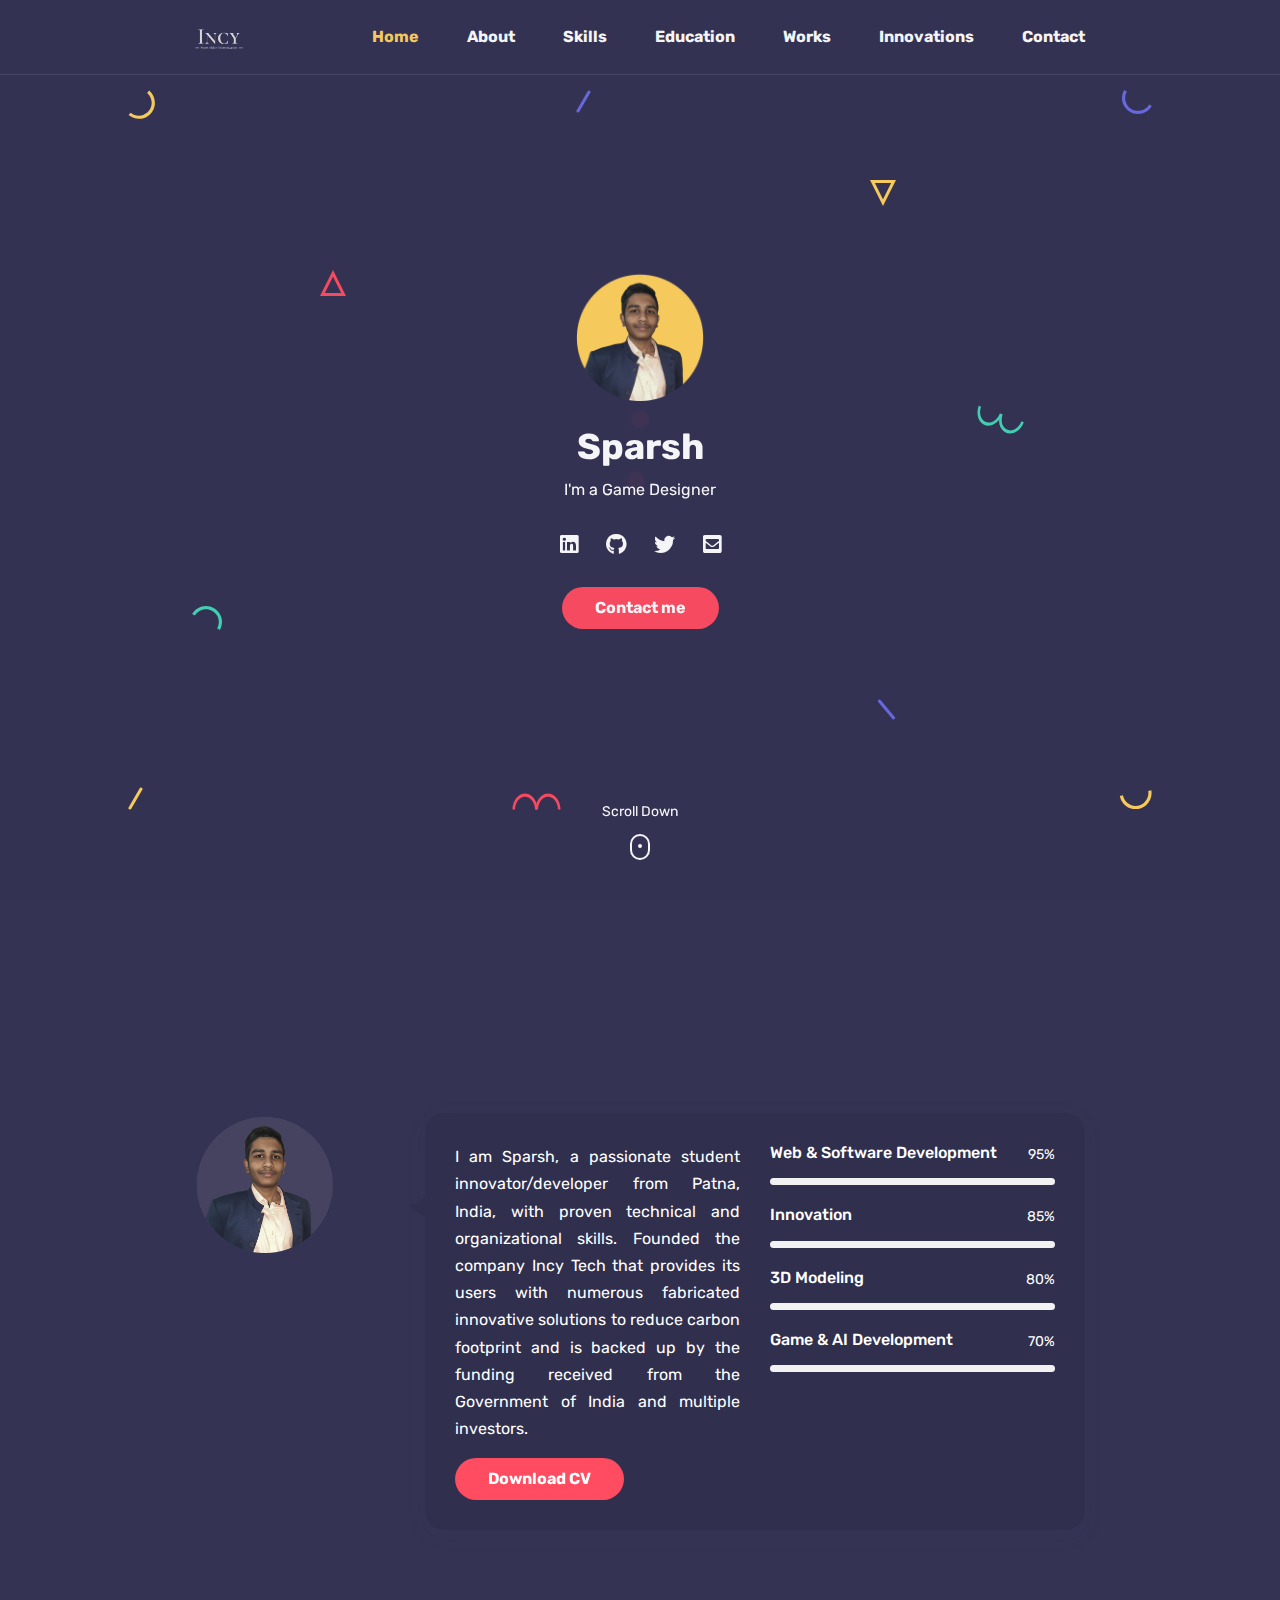
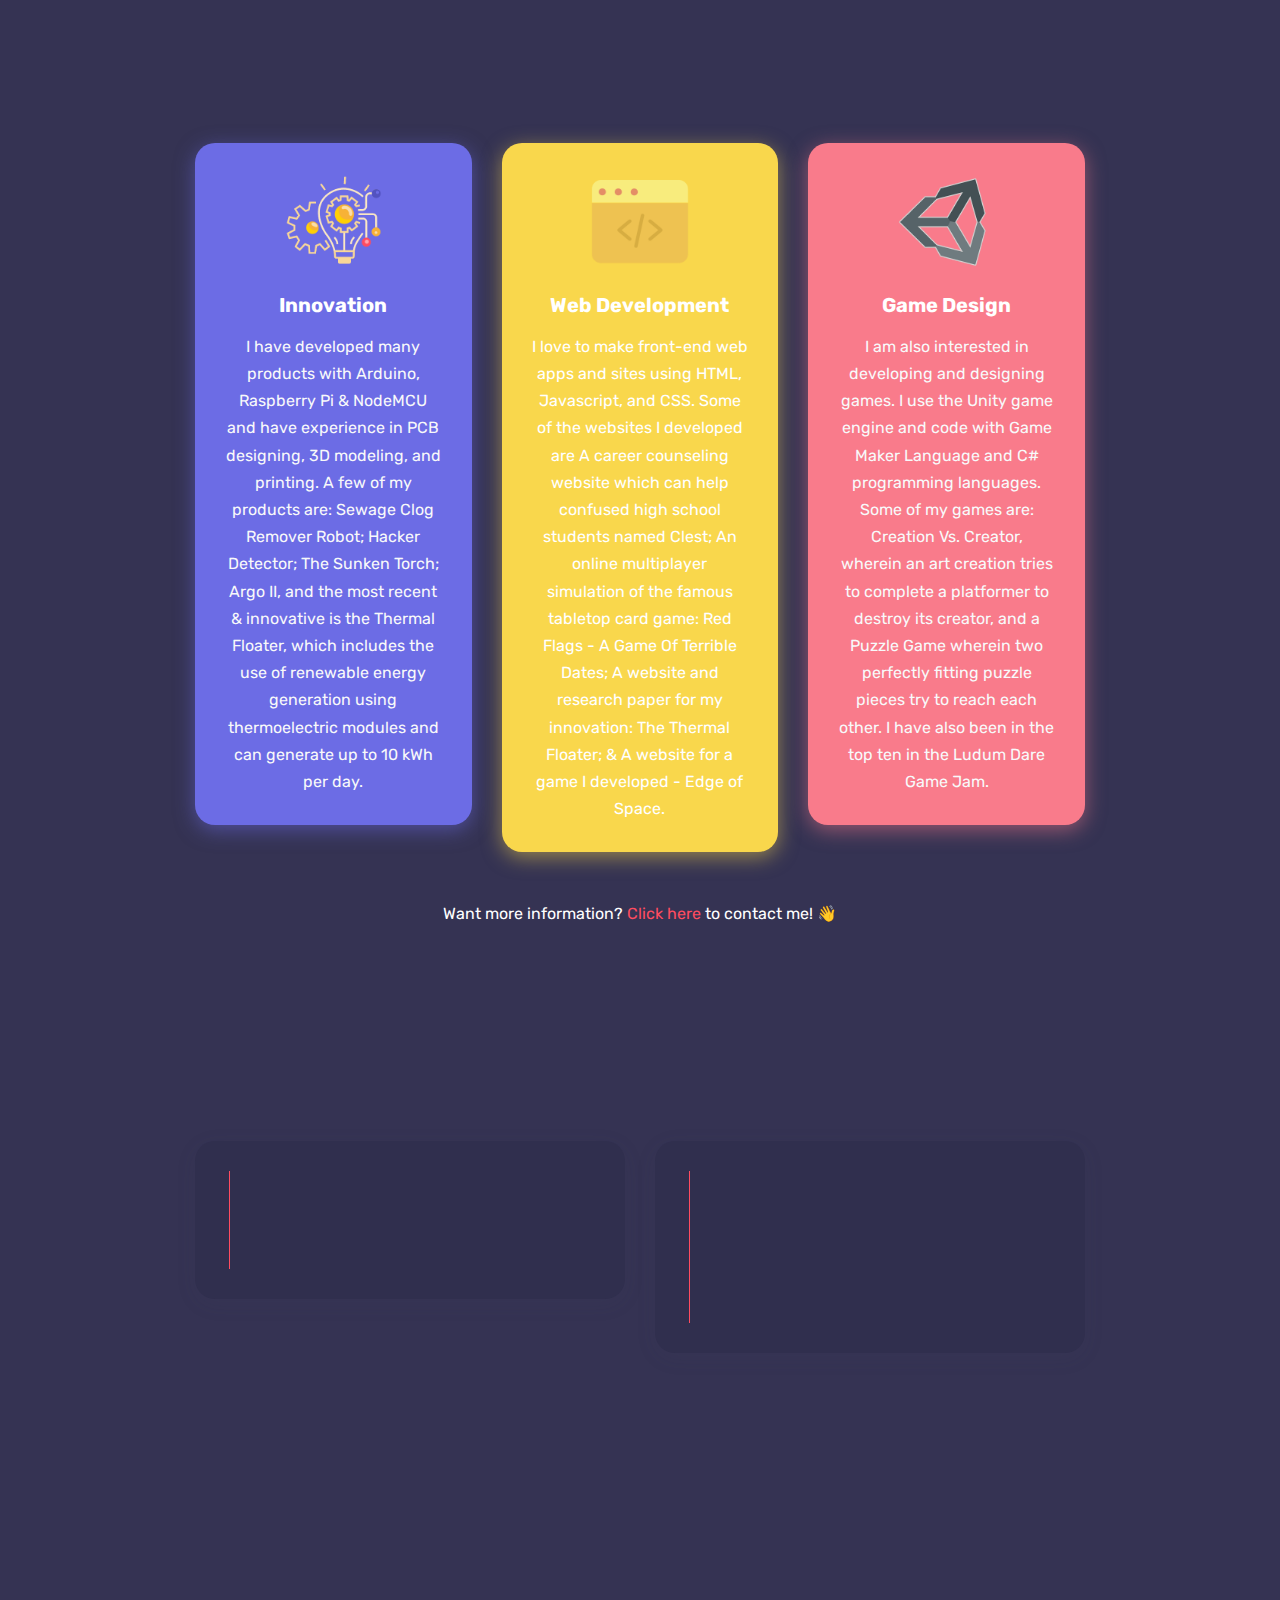
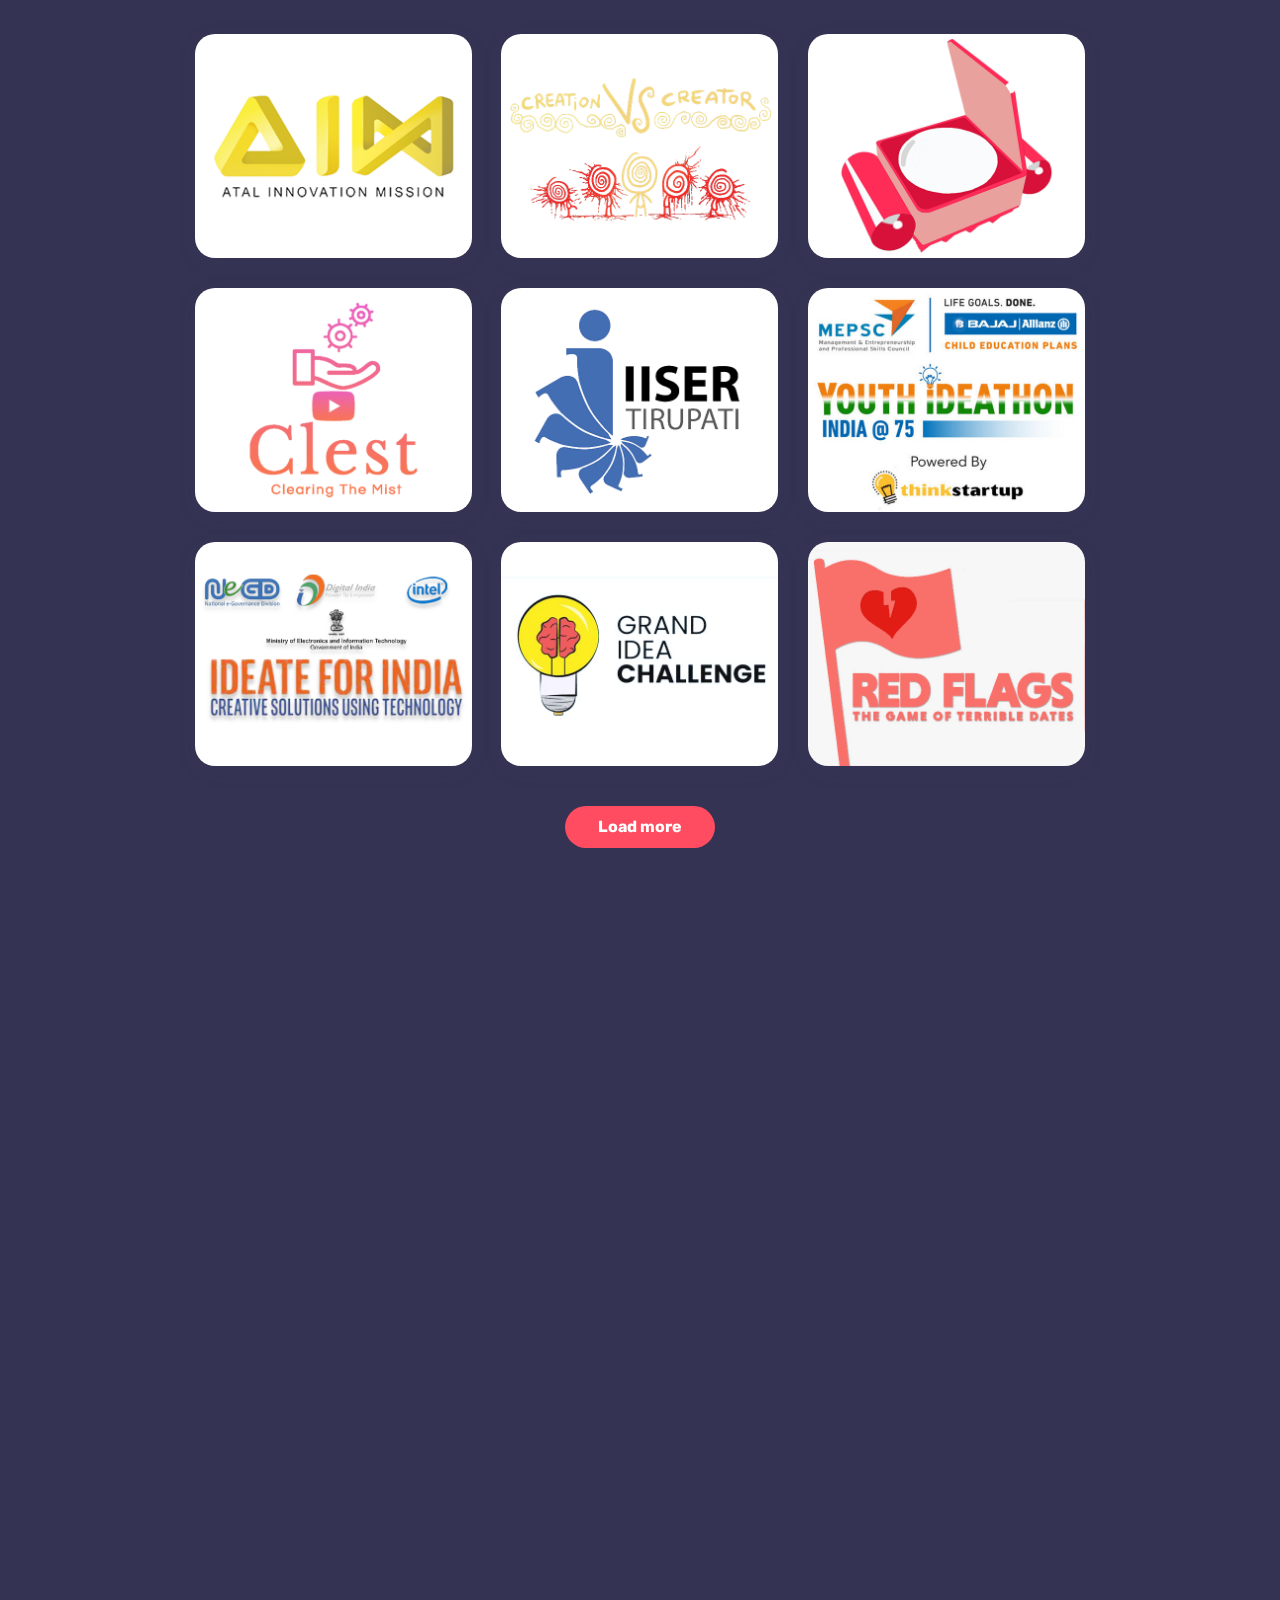
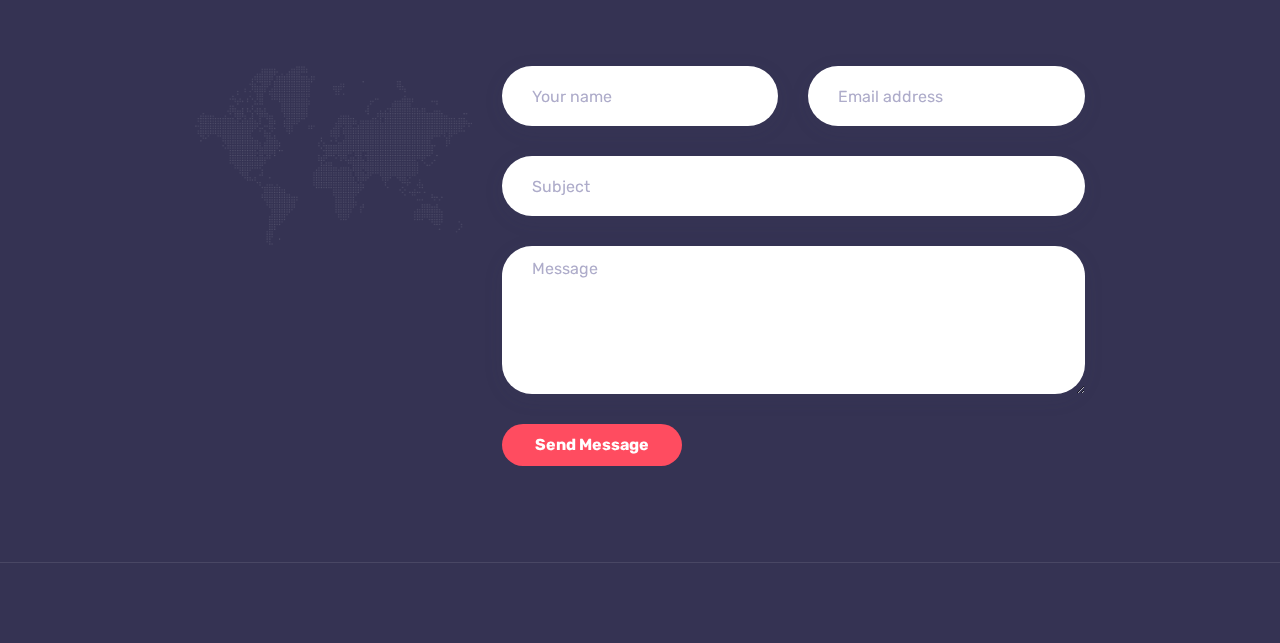
==== commit d92aa589: "Add files via upload" ====
--- a/index.html
+++ b/index.html
@@ -510,7 +510,7 @@
 						<h2>Red-Flags: A Game Of Terrible Dates</h2>
 						<p>I recreated an online simulation of the famous tabletop card game: Red Flags. It is one of my most ambitious projects as I want to develop this website into a complete web game with features of private rooms and voice calls.</p>
 						<p>August 2021</p>
-						<a href="https://red-flags.github.io" target="_blank" class="btn btn-default">View Website</a>
+						<a href="https://red-flags.github.io" target="_blank" class="btn btn-default">View Game</a>
 					</div>
 				</div>
 			</div>
@@ -694,4 +694,4 @@
 <script src=" js/jquery.magnific-popup.min.js"></script>
 <script src=" js/custom.js"></script>
 </body>
-</html>
+</html>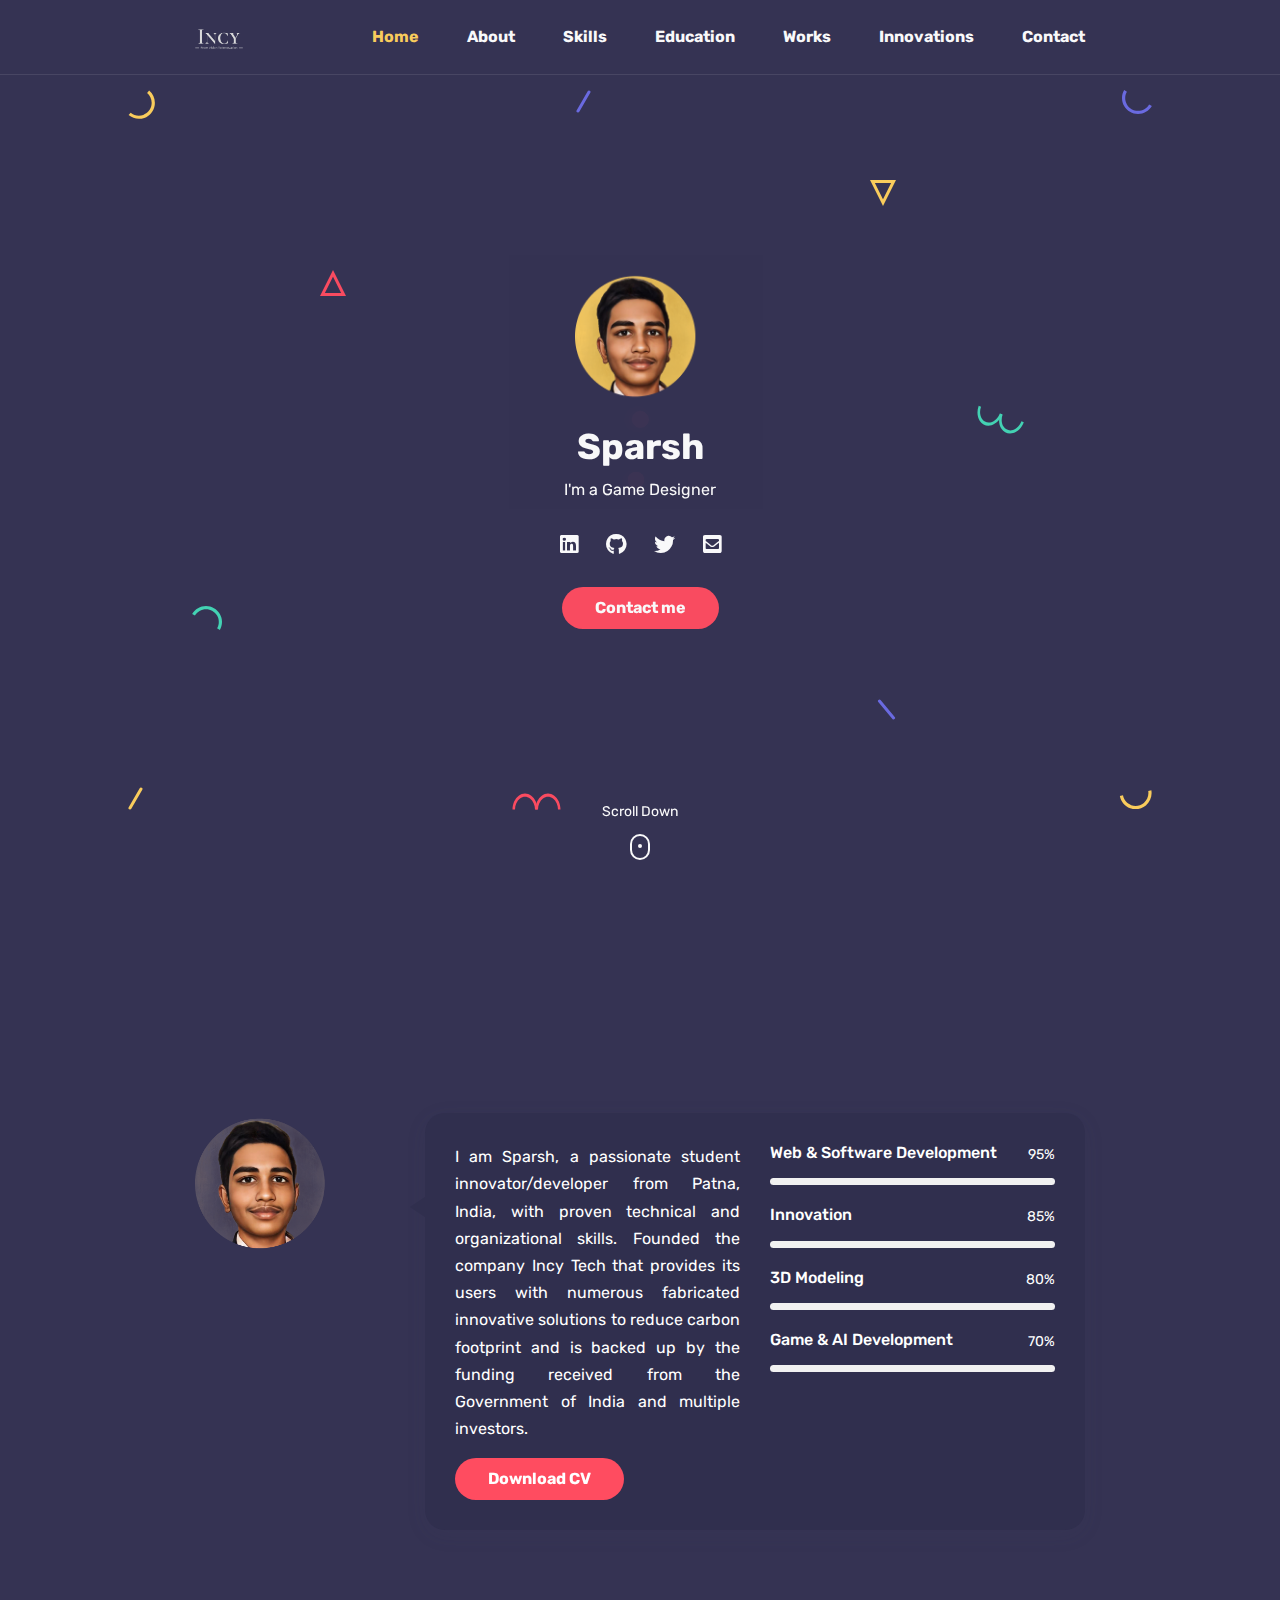
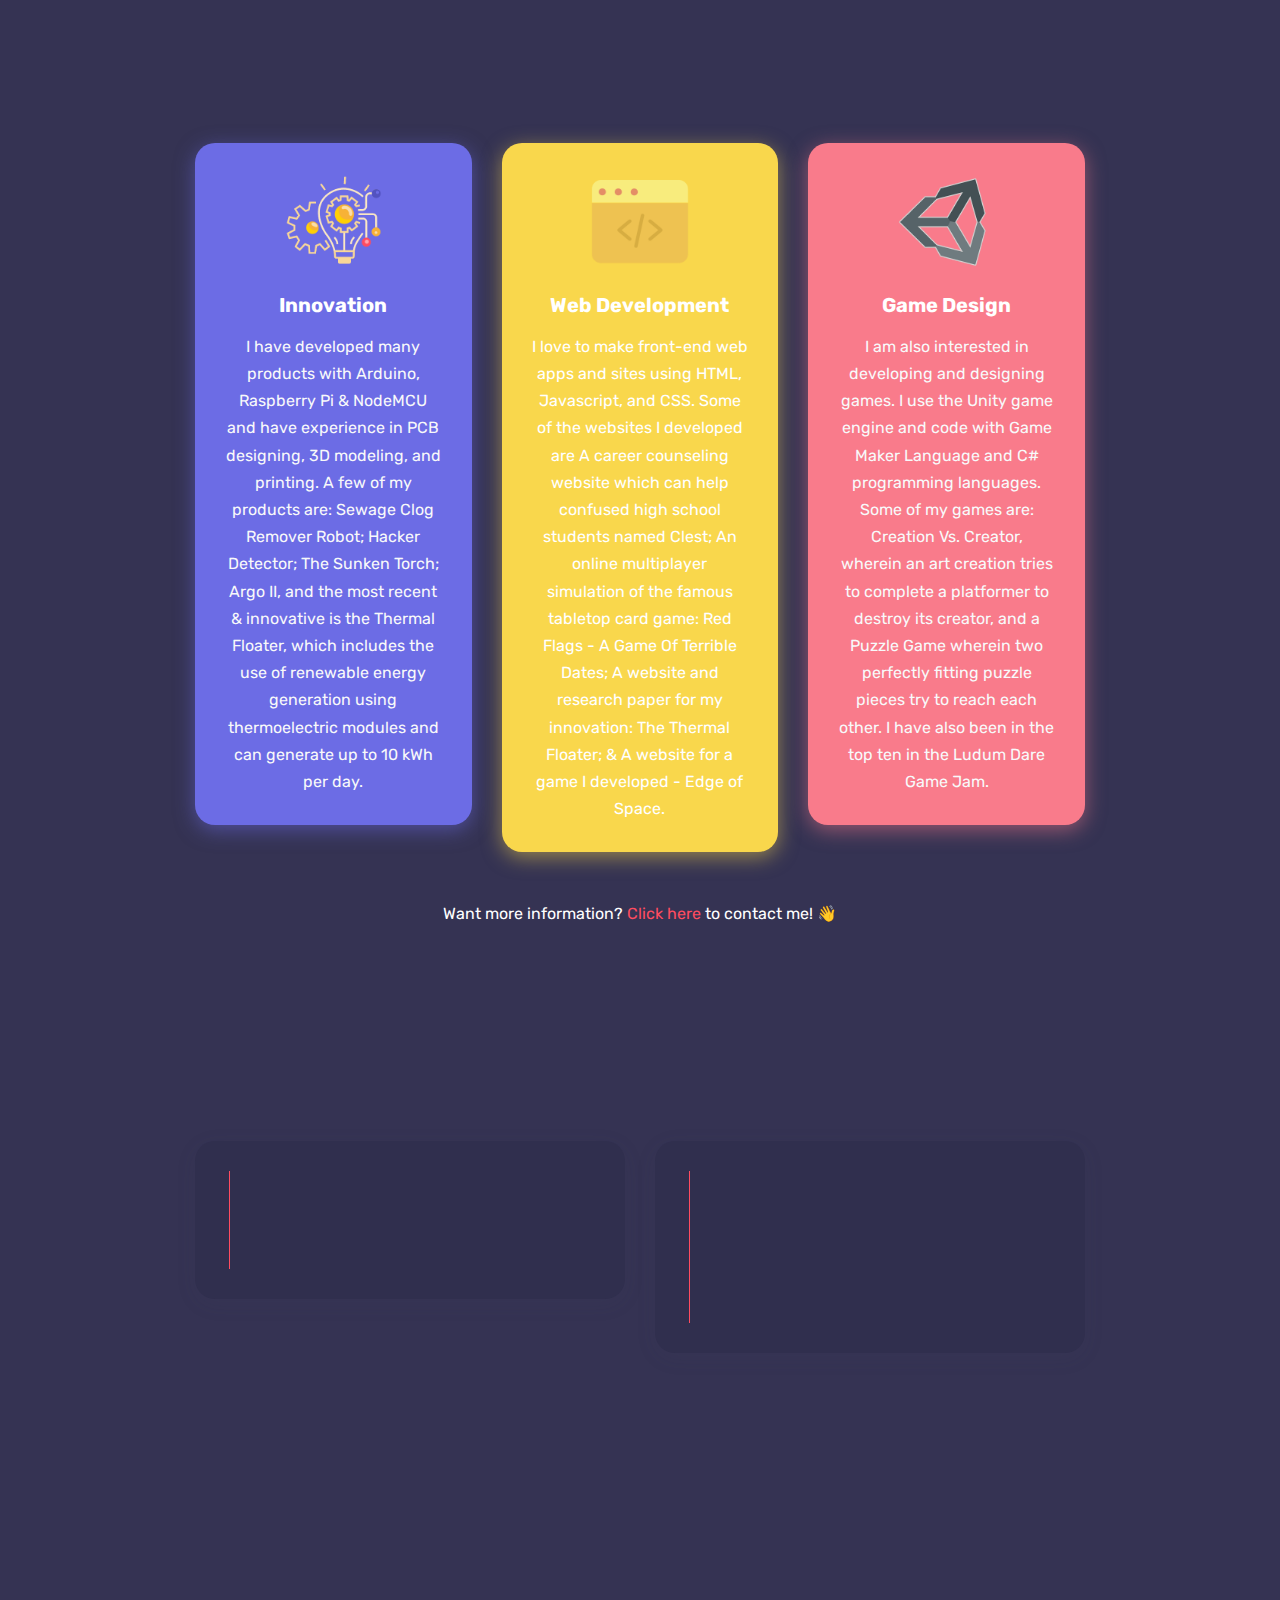
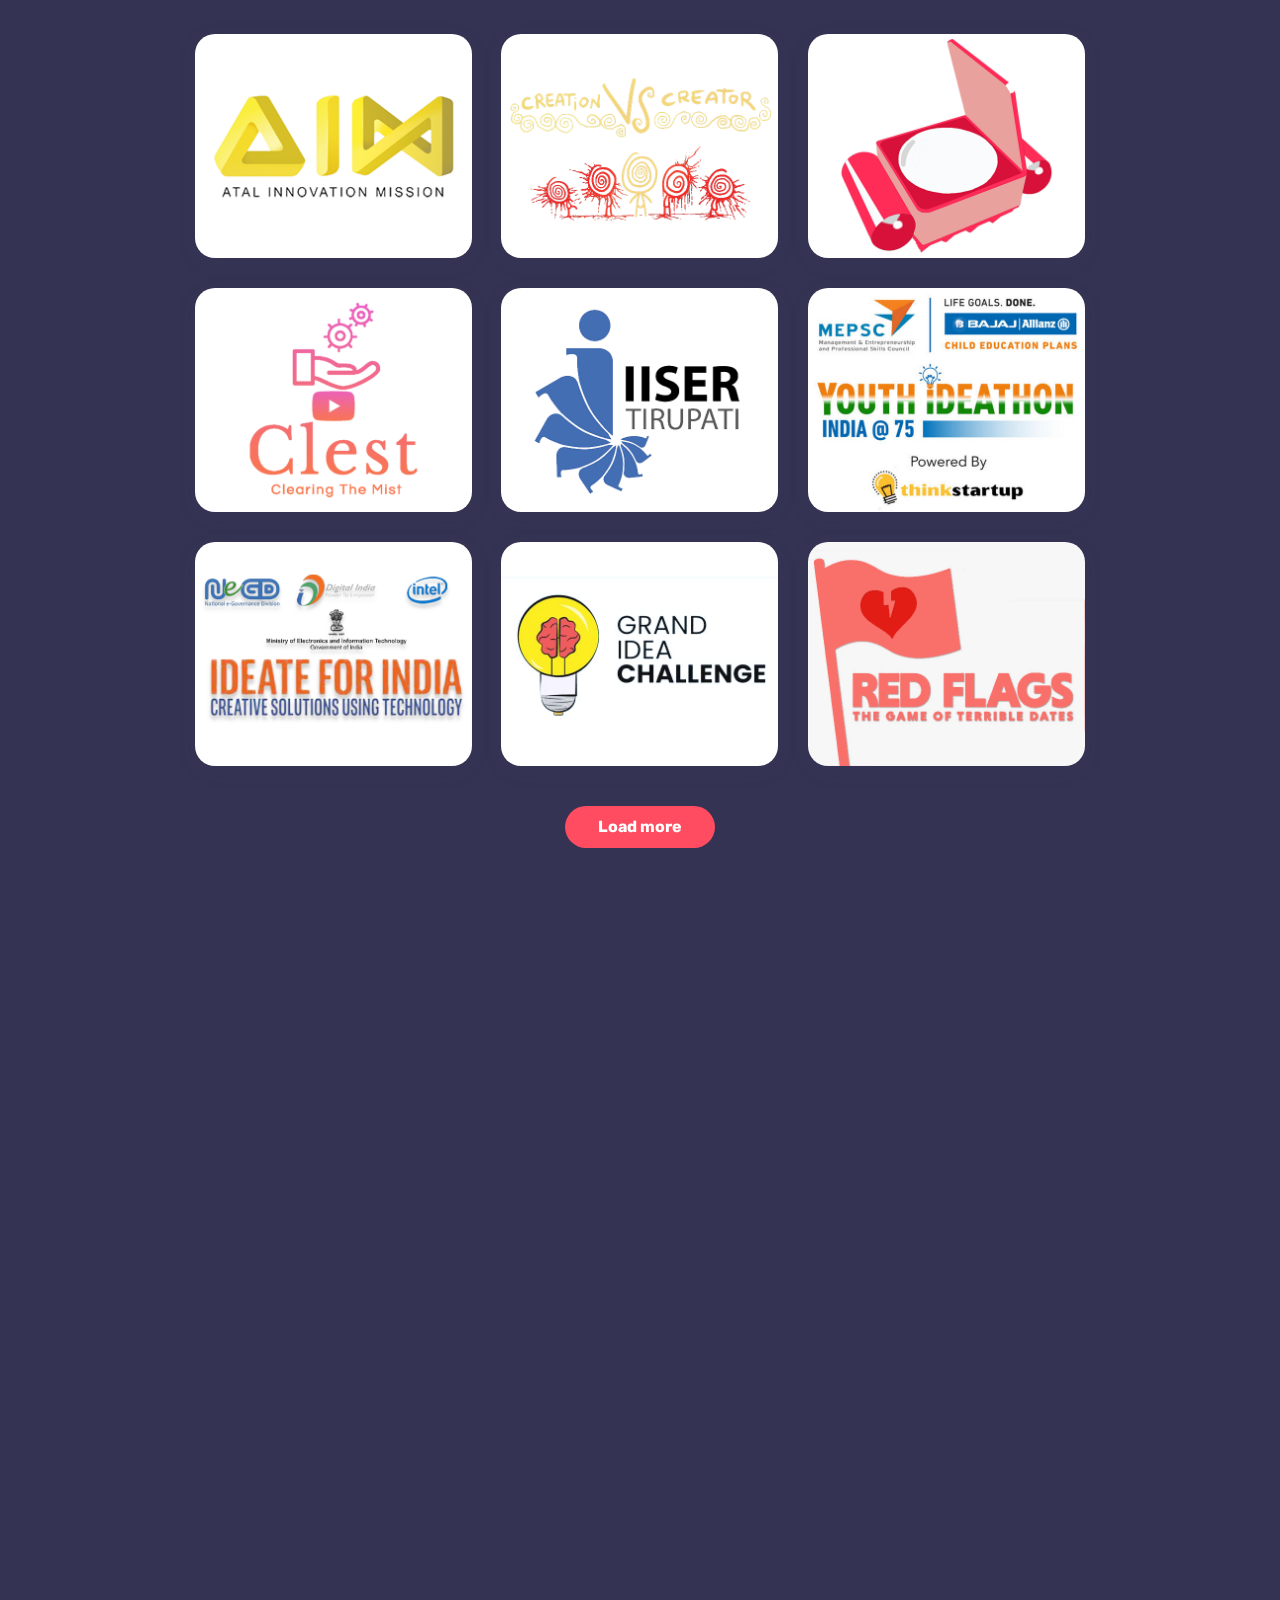
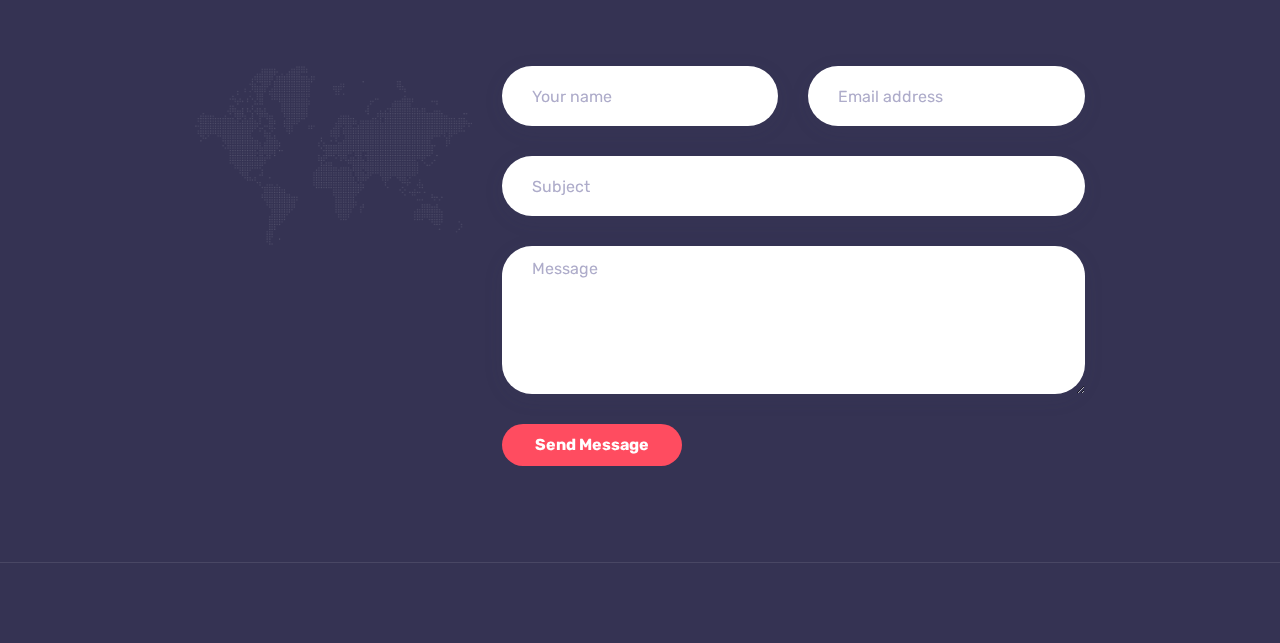
==== commit 749bac9a: "Update index.html" ====
--- a/index.html
+++ b/index.html
@@ -3,7 +3,7 @@
 <head>
 	<meta http-equiv="Content-Type" content="text/html; charset=UTF-8">
 	<title>Incy</title>
-	<meta name="description" content="Bolby - Portfolio/CV/Resume HTML Template">
+	<meta name="description" content="Incy's Portfolio">
 	<meta name="viewport" content="width=device-width, initial-scale=1, maximum-scale=1">
 	<link rel="shortcut icon" type="image/x-icon" href="images/avatar-1.png">
 	<!-- STYLESHEETS -->
@@ -694,4 +694,4 @@
 <script src=" js/jquery.magnific-popup.min.js"></script>
 <script src=" js/custom.js"></script>
 </body>
-</html>+</html>
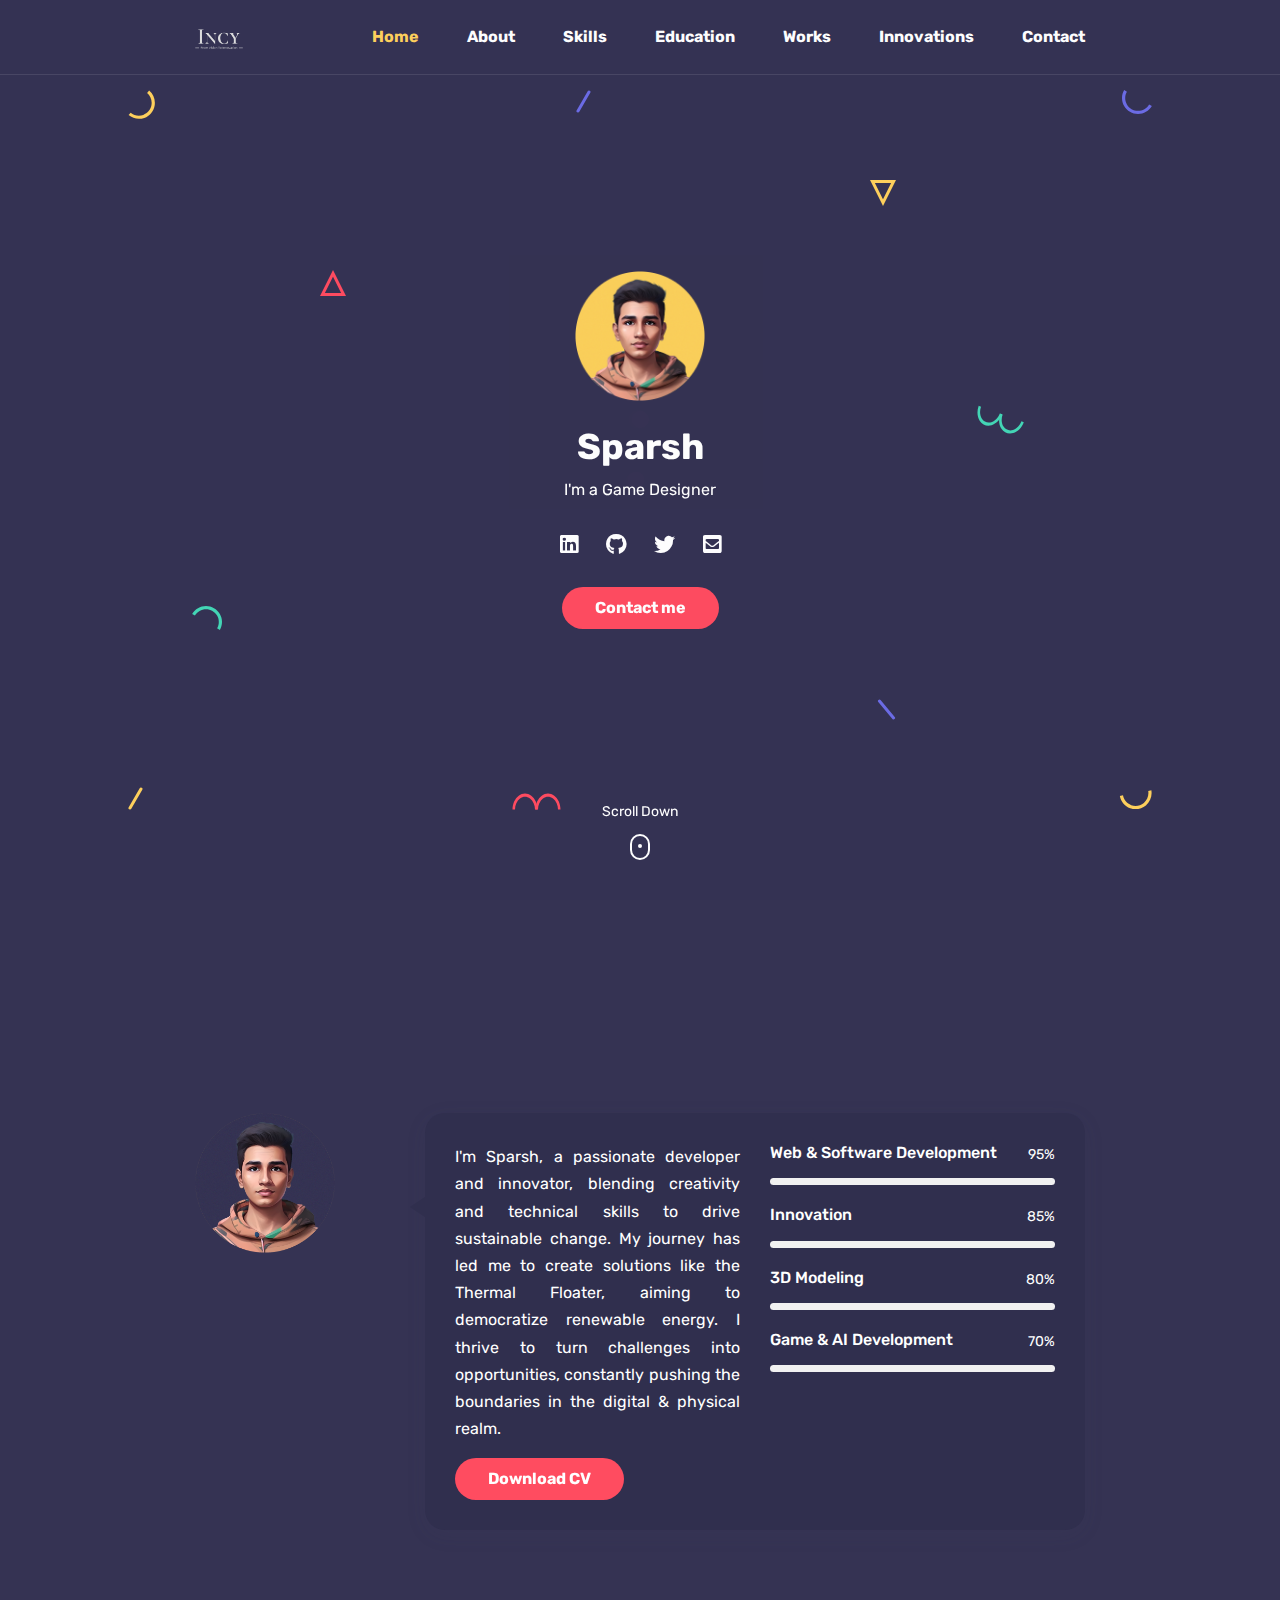
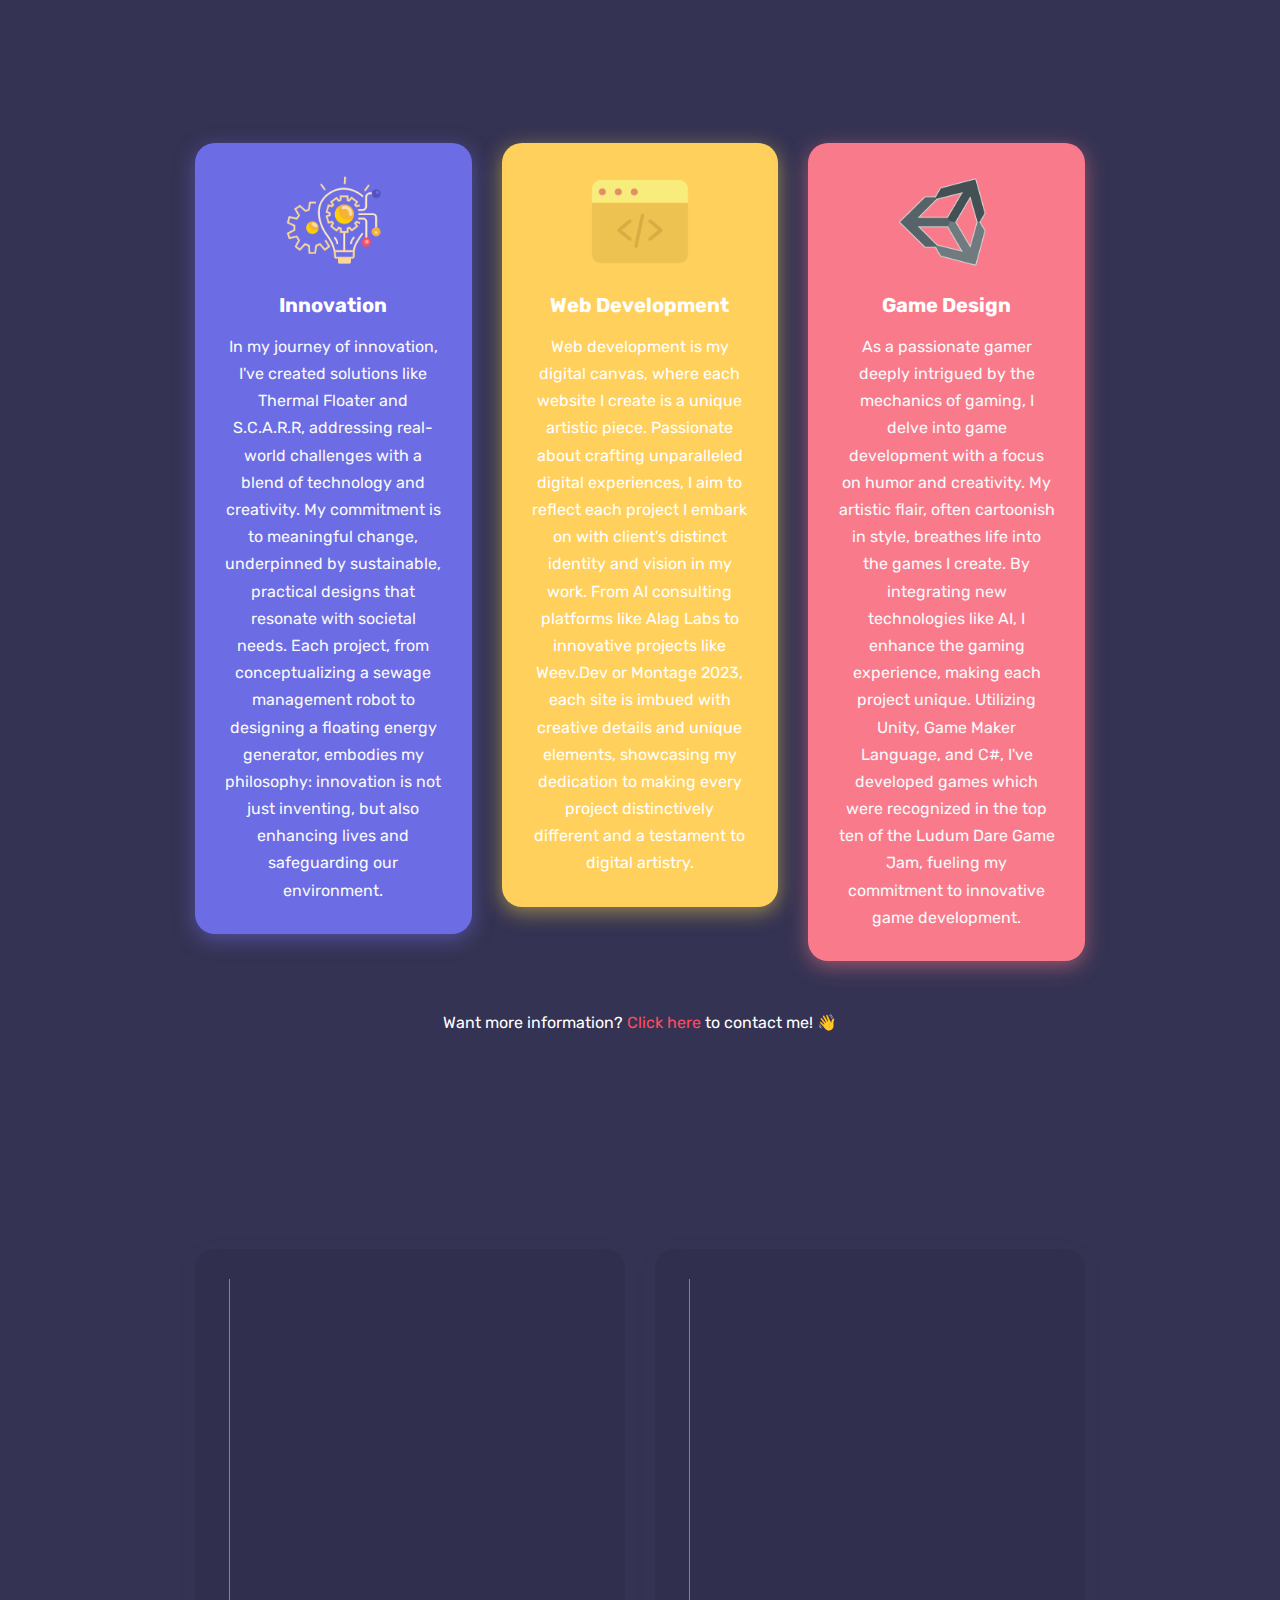
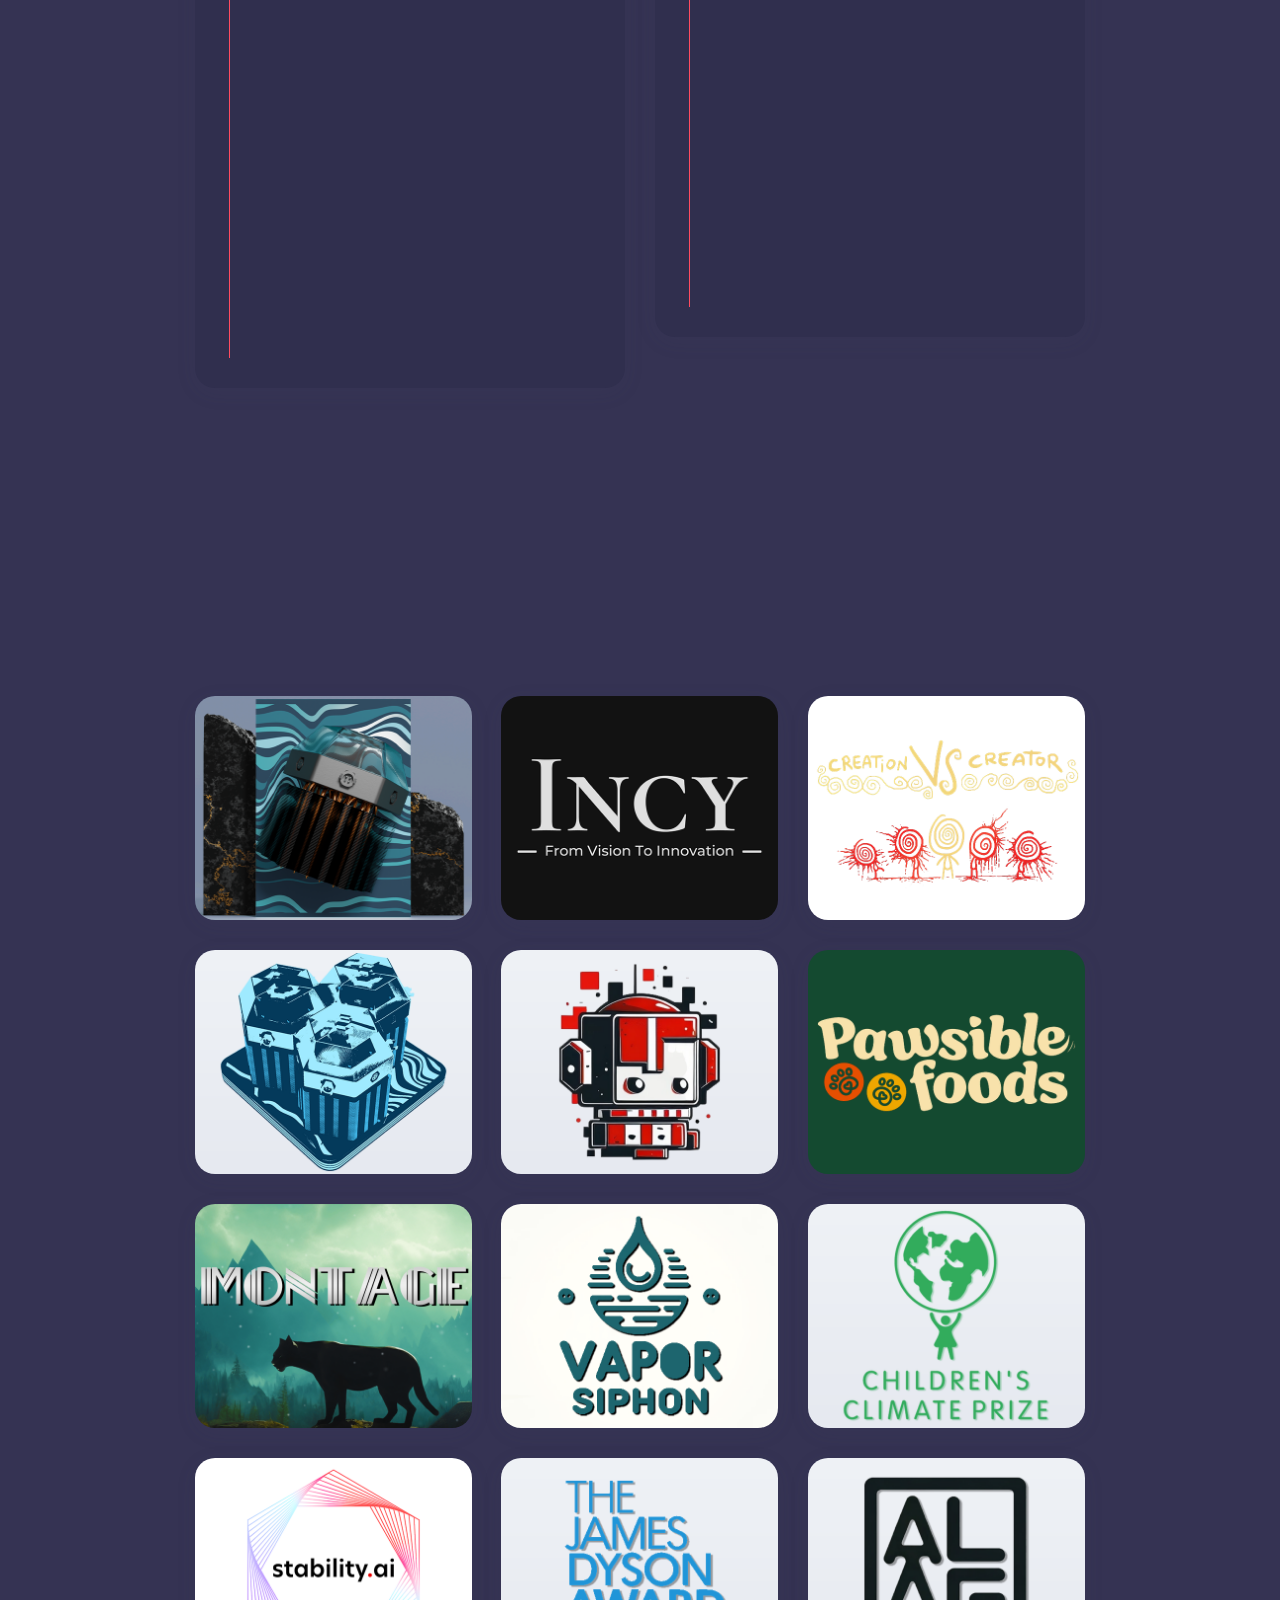
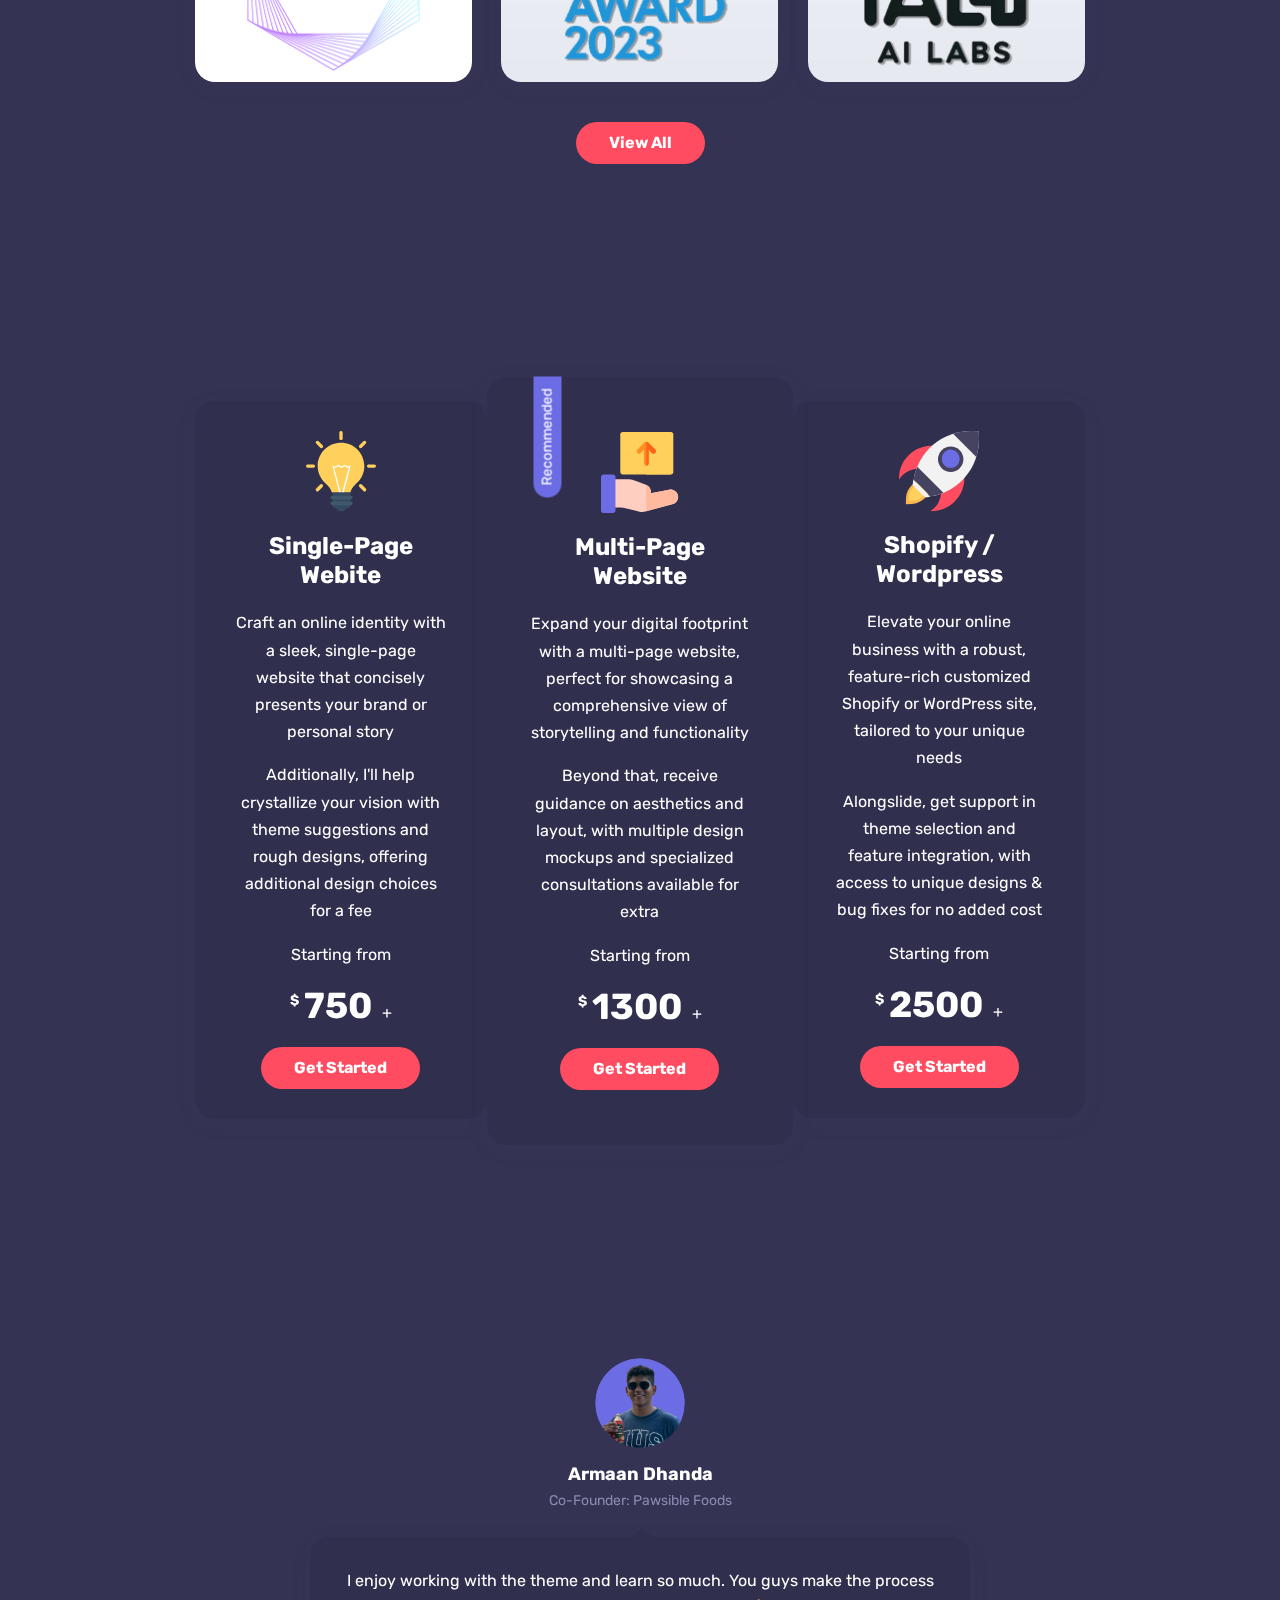
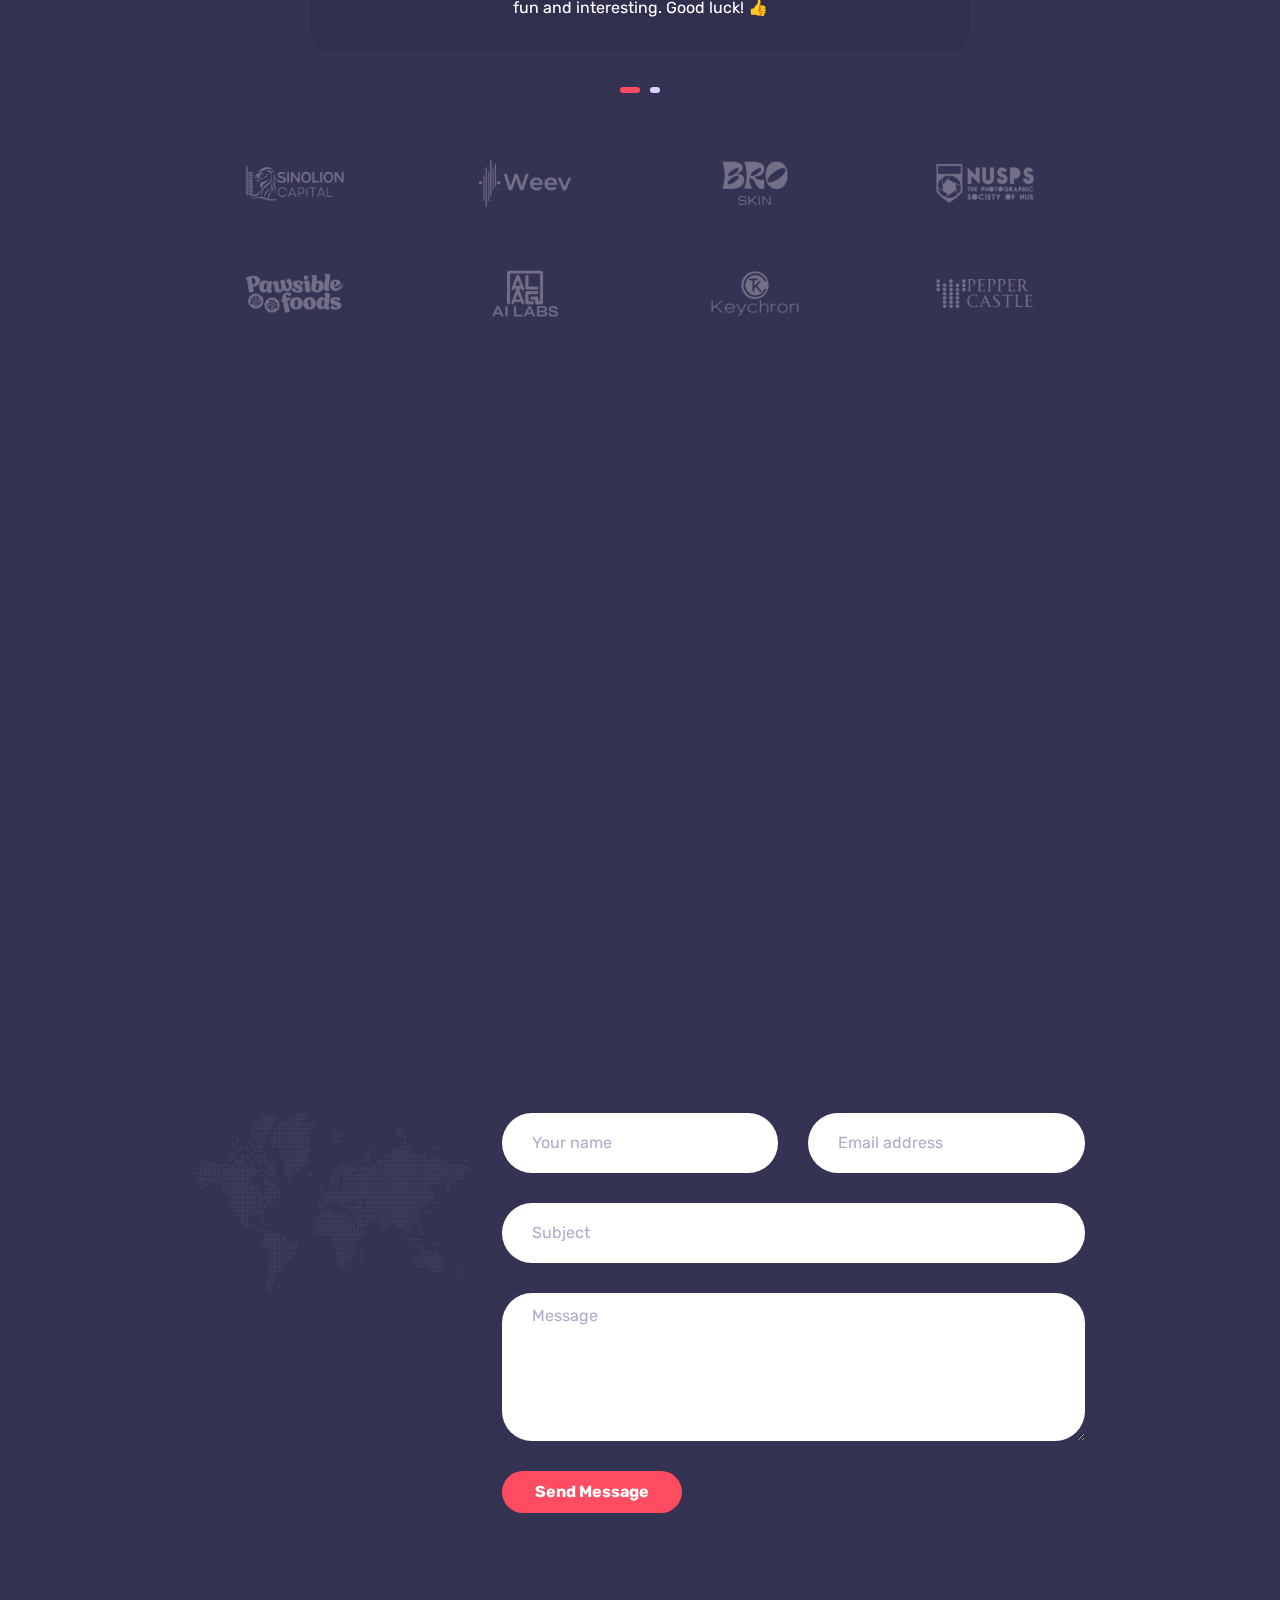
==== commit c68960f4: "Added Portfolio Items" ====
--- a/index.html
+++ b/index.html
@@ -5,7 +5,7 @@
 	<title>Incy</title>
 	<meta name="description" content="Incy's Portfolio">
 	<meta name="viewport" content="width=device-width, initial-scale=1, maximum-scale=1">
-	<link rel="shortcut icon" type="image/x-icon" href="images/avatar-1.png">
+	<link rel="shortcut icon" type="image/x-icon" href="images/avatars/avatar-1.png">
 	<!-- STYLESHEETS -->
 	<link rel="stylesheet" href="css/bootstrap.min.css" type="text/css" media="all">
 	<link rel="stylesheet" href="css/all.min.css" type="text/css" media="all">
@@ -80,7 +80,7 @@
 			<!-- intro -->
 			<div class="intro">
 				<!-- avatar image -->
-				<img src="images/avatar-1.png" alt="Sparsh" class="mb-4" width="24%" />
+				<img src="images/avatars/avatar-1.png" alt="Sparsh" class="mb-4" width="24%" />
 				<!-- info -->
 				<h1 class="mb-2 mt-0">Sparsh</h1>
 				<span>I'm a <span class="text-rotating">Game Designer, Front-End Developer, Tech Enthusiast, Innovator</span></span>
@@ -131,7 +131,7 @@
 				<div class="col-md-3">
 					<div class="text-center text-md-left">
 						<!-- avatar image -->
-						<img src="images/avatar-2.png" alt="Bolby" width = "70%"/>
+						<img src="images/avatars/avatar-2.png" alt="Bolby" width = "70%"/>
 					</div>
 					<div class="spacer d-md-none d-lg-none" data-height="30"></div>
 				</div>
@@ -140,9 +140,9 @@
 						<div class="row">
 							<div class="col-md-6">
 								<!-- about text -->
-								<p align="justify">I am Sparsh, a passionate student innovator/developer from Patna, India, with proven technical and organizational skills. Founded the company Incy Tech that provides its users with numerous fabricated innovative solutions to reduce carbon footprint and is backed up by the funding received from the Government of India and multiple investors.</p>
+								<p align="justify">I'm Sparsh, a passionate developer and innovator, blending creativity and technical skills to drive sustainable change. My journey has led me to create solutions like the Thermal Floater, aiming to democratize renewable energy. I thrive to turn challenges into opportunities, constantly pushing the boundaries in the digital & physical realm.</p>
 								<div class="mt-3">
-									<a href="#" class="btn btn-default">Download CV</a>
+									<a href="files/Sparsh_Resume Latest.pdf" class="btn btn-default">Download CV</a>
 								</div>
 								<div class="spacer d-md-none d-lg-none" data-height="30"></div>
 							</div>
@@ -212,31 +212,33 @@
 				<div class="col-md-4">
 					<!-- service box -->
 					<div class="service-box rounded data-background padding-30 text-center text-light shadow-blue" data-color="#6C6CE5">
-						<img src="images/innovation.png" alt="UI/UX design" width = 45% />
+						<img src="images/innovation.png" alt="UI/UX web_dev" width = 45% />
 						<h3 class="mb-3 mt-0">Innovation</h3>
 						<p class="mb-0">
-							I have developed many products with Arduino, Raspberry Pi & NodeMCU and have experience in PCB designing, 3D modeling, and printing. A few of my products are: Sewage Clog Remover Robot; Hacker Detector; The Sunken Torch; Argo II, and the most recent & innovative is the Thermal Floater, which includes the use of renewable energy generation using thermoelectric modules and can generate up to 10 kWh per day. </p>
+							In my journey of innovation, I've created solutions like Thermal Floater and S.C.A.R.R, addressing real-world challenges with a blend of technology and creativity. My commitment is to meaningful change, underpinned by sustainable, practical designs that resonate with societal needs. Each project, from conceptualizing a sewage management robot to designing a floating energy generator, embodies my philosophy: innovation is not just inventing, but also enhancing lives and safeguarding our environment.
+						</p>
 							
 					</div>
 					<div class="spacer d-md-none d-lg-none" data-height="30"></div>
 				</div>
 				<div class="col-md-4">
 					<!-- service box -->
-					<div class="service-box rounded data-background padding-30 text-center shadow-yellow" data-color="#F9D74C">
-						<img src="images/web.png" alt="UI/UX design" width = 45% />
+					<div class="service-box rounded data-background padding-30 text-center shadow-yellow" data-color="#FFD05C">
+						<img src="images/web.png" alt="UI/UX web_dev" width = 45% />
 						<h3 class="mb-3 mt-0">Web Development</h3>
 						<p class="mb-0">
-							I love to make front-end web apps and sites using HTML, Javascript, and CSS. Some of the websites I developed are A career counseling website which can help confused high school students named Clest; An online multiplayer simulation of the famous tabletop card game: Red Flags - A Game Of Terrible Dates; A website and research paper for my innovation: The Thermal Floater; & A website for a game I developed - Edge of Space. </p>
+							Web development is my digital canvas, where each website I create is a unique artistic piece. Passionate about crafting unparalleled digital experiences, I aim to reflect each project I embark on with client's distinct identity and vision in my work. From AI consulting platforms like Alag Labs to innovative projects like Weev.Dev or Montage 2023, each site is imbued with creative details and unique elements, showcasing my dedication to making every project distinctively different and a testament to digital artistry.
+						</p>
 					</div>
 					<div class="spacer d-md-none d-lg-none" data-height="30"></div>
 				</div>
 				<div class="col-md-4">
 					<!-- service box -->
 					<div class="service-box rounded data-background padding-30 text-center text-light shadow-pink" data-color="#F97B8B">
-						<img src="images/unity.png" alt="UI/UX design" width = 45% />
+						<img src="images/unity.png" alt="UI/UX web_dev" width = 45% />
 						<h3 class="mb-3 mt-0">Game Design</h3>
 						<p class="mb-0">
-							I am also interested in developing and designing games. I use the Unity game engine and code with Game Maker Language and C# programming languages. Some of my games are: Creation Vs. Creator, wherein an art creation tries to complete a platformer to destroy its creator, and a Puzzle Game wherein two perfectly fitting puzzle pieces try to reach each other. I have also been in the top ten in the Ludum Dare Game Jam.</p>
+							As a passionate gamer deeply intrigued by the mechanics of gaming, I delve into game development with a focus on humor and creativity. My artistic flair, often cartoonish in style, breathes life into the games I create. By integrating new technologies like AI, I enhance the gaming experience, making each project unique. Utilizing Unity, Game Maker Language, and C#, I've developed games which were recognized in the top ten of the Ludum Dare Game Jam, fueling my commitment to innovative game development.</p>
 					</div>
 				</div>
 			</div>
@@ -258,9 +260,18 @@
 						<!-- timeline item -->
 						<div class="timeline-container wow fadeInUp" data-wow-delay="0.4s">
 							<div class="content">
-								<span class="time">2020-2022</span>
-								<h3 class="title">Diploma</h3>
-								<p>Soon :)</p>
+								<span class="time">2022 - Present</span>
+								<h3 class="title">Bachelors in Engineering</h3>
+								<p>Pursuing a BEng at the National University of Singapore, majoring in Computer Engineering with a second major in Innovation and Design Programme & Enrolled in the Honours programme at NUS College.</p>
+							</div>
+						</div>
+						<!-- timeline item -->
+						<div class="timeline-container wow fadeInUp" data-wow-delay="0.4s">
+							<div class="content">
+								<span class="time">2010 - 2022</span>
+								<h3 class="title">All India Senior School Certificate</h3>
+								<p>									
+									Secured 94% in the All India Senior School Certificate Examination with specialization in Physics, Chemistry, Mathematics, & Computer Science, showcasing strong academic proficiency. Recognized for outstanding innovations & development skills by professors, and Excelled in Olympiads with multiple 1st places in National Science, Cyber, International English and Maths, and International Social Science.</p>
 							</div>
 						</div>
 						<!-- main line -->
@@ -275,11 +286,24 @@
 						<!-- timeline item -->
 						<div class="timeline-container wow fadeInUp" data-wow-delay="0.4s">
 							<div class="content">
-								<span class="time">2019-2022</span>
+								<span class="time">2021 - Present</span>
+								<h3 class="title">Freelance</h3>
+								<p>
+									Contributed to a broad range of freelance work in Web Development, UI/UX Design, Logo Design, App Development, AI Solutions, Graphic Design, Animation, & 3D modeling. My portfolio includes work for clients like Keychron, SinoLion Capital, & NUS Photographic Society, with additional significant & confedential projects completed on platforms such as Freelancer and Fiverr.
+								</p>
+							</div>
+						</div>
+						<!-- timeline item -->
+						<div class="timeline-container wow fadeInUp" data-wow-delay="0.4s">
+							<div class="content">
+								<span class="time">2019 - 2022</span>
 								<h3 class="title">Student Mentor</h3>
-								<p>I have been a part of Zero2Maker and Radiant International School as a Student Mentor.</p>
-							</div>
-						</div>
+								<p>
+									Mentored at Zero2Maker and Radiant International School, where I adeptly guided students in mastering Design Thinking, IoT, CAD modeling, innovative Prototyping, and fostering creative Innovation.
+								</p>
+							</div>
+						</div>
+
 						<!-- main line -->
 						<span class="line"></span>
 					</div>
@@ -291,53 +315,72 @@
 	<section id="works">
 		<div class="container">
 			<!-- section title -->
-			<h2 class="section-title wow fadeInUp">Recent works</h2>
+			<h2 class="section-title wow fadeInUp">Recent Works</h2>
 			<div class="spacer" data-height="60"></div>
 			<!-- portfolio filter (desktop) -->
 			<ul class="portfolio-filter list-inline wow fadeInUp">
 				<li class="current list-inline-item" data-filter="*">Everything</li>
-				<li class="list-inline-item" data-filter=".creative">Achievements</li>
-				<li class="list-inline-item" data-filter=".art">Innovations</li>
-				<li class="list-inline-item" data-filter=".design">Web Development</li>
-				<li class="list-inline-item" data-filter=".branding">Game Development</li>
+				<li class="list-inline-item" data-filter=".achievements">Achievements</li>
+				<li class="list-inline-item" data-filter=".innovation">Innovations</li>
+				<li class="list-inline-item" data-filter=".web_dev">Web Development</li>
+				<li class="list-inline-item" data-filter=".game_dev">Game Development</li>
+				<li class="list-inline-item" data-filter=".ai_dev">AI Development</li>
 			</ul>
 			<!-- portfolio filter (mobile) -->
 			<div class="pf-filter-wrapper">
-				<select class="portfolio-filter-mobile">
+				<select class="portfolio-filter-mobile wow fadeInUp">
 					<option value="*">Everything</option>
-					<option value=".creative">Achievements</option>
-					<option value=".art">Innovations</option>
-					<option value=".design">Web Development</option>
-					<option value=".branding">Game Development</option>
+					<option value=".achievements">Achievements</option>
+					<option value=".innovation">Innovations</option>
+					<option value=".web_dev">Web Development</option>
+					<option value=".game_dev">Game Development</option>
+					<option value=".ai_dev">AI Development</option>
 				</select>
 			</div>
 			<!-- portolio wrapper -->
 			<div class="row portfolio-wrapper">
 				<!-- portfolio item -->
-				<div class="col-md-4 col-sm-6 grid-item creative">
-					<a href="#small-dialog" class="work-content">
+					<div class="col-md-4 col-sm-6 grid-item innovation">
+						<a href="https://www.youtube.com/watch?v=Pzd8UwnPWxM" class="work-video">
+							<div class="portfolio-item rounded shadow-dark">
+								<div class="details">
+									<span class="term">Innovation, Animation</span>
+									<h4 class="title">Thermal Floater Animated Pitch</h4>
+									<span class="more-button"><i class="icon-camrecorder"></i></span>
+								</div>
+								<div class="thumb">
+									<img src="images\works\tf4.png" alt="Portfolio-title" />
+									<div class="mask"></div>
+								</div>
+							</div>
+						</a>
+					</div>
+				<!-- portfolio item -->
+				<div class="col-md-4 col-sm-6 grid-item innovation">
+					<a href="#small-dialog18" class="work-content">
 						<div class="portfolio-item rounded shadow-dark">
 							<div class="details">
-								<span class="term">Achievements, IoT</span>
-								<h4 class="title">ATL Innovation Marathon</h4>
+								<span class="term">Innovation, Entrepreneurship</span>
+								<h4 class="title">Incy Tech: Pitch Deck</h4>
 								<span class="more-button"><i class="icon-options"></i></span>
 							</div>
 							<div class="thumb">
-								<img src="images/works/atl.png" alt="Portfolio-title" />
+								<img src="images/works/incy_tech.png" alt="Portfolio-title" />
 								<div class="mask"></div>
 							</div>
 						</div>
 					</a>
-					<div id="small-dialog" class="white-popup zoom-anim-dialog mfp-hide">
-						<img src="images/aim_1.png" alt="Title" />
-						<h2>Atal Innovation Marathon</h2>
-						<p>I was selected for the Atal Tinkering Innovation Marathon, and my prototype was chosen as one of the Top three amongst 5000 students in India.</p>
-						<p>October 2018</p>
-						<a href="images/aim_certificate.pdf" class="btn btn-default" download>Download Certificate</a>
-					</div>
-				</div>
+					<div id="small-dialog18" class="white-popup zoom-anim-dialog mfp-hide">
+						<img src="images\pitch_deck.png" alt="Another" />
+						<h2>Incy Tech: From Vision to Innovation</h2>
+						<p>I co-founded the company Incy Tech that provides its users with numerous fabricated innovative solutions to reduce carbon footprint and is backed up by the funding received from the Government of India and multiple investors. Our key innovation, The Thermal Floater, is an environmentally friendly device that converts solar-thermal energy into electricity, providing a cost-effective and land-independent solution to democratize access to renewable energy generation.</p>
+						<p>November 2023</p>
+						<a href="files/Pitch_Deck.pptx" target="_blank" class="btn btn-default">Download Pitch Deck</a>
+					</div>
+				</div>
+
 				<!-- portfolio item -->
-				<div class="col-md-4 col-sm-6 grid-item branding">
+				<div class="col-md-4 col-sm-6 grid-item game_dev">
 					<a href="#small-dialog1" class="work-content">
 						<div class="portfolio-item rounded shadow-dark">
 							<div class="details">
@@ -359,170 +402,387 @@
 						<a href="https://www.amazon.in/Inci-Games-Creation-Vs-Creator/dp/B087N9G69Q" target="_blank" class="btn btn-default">View Game</a>
 					</div>
 				</div>
+
 				<!-- portfolio item -->
-				<div class="col-md-4 col-sm-6 grid-item art design">
-					<a href="#small-dialog2" class="work-content">
+				<div class="col-md-4 col-sm-6 grid-item innovation achievements">
+					<a href="#small-dialog17" class="work-content">
 						<div class="portfolio-item rounded shadow-dark">
 							<div class="details">
-								<span class="term">Web Development, Innovation</span>
-								<h4 class="title">Thermal Floater</h4>
+								<span class="term">Innovation</span>
+								<h4 class="title">Thermal Floater: Research Paper</h4>
 								<span class="more-button"><i class="icon-options"></i></span>
 							</div>
 							<div class="thumb">
-								<img src="images/works/tf.png" alt="Portfolio-title" />
+								<img src="images/works/tf3.png" alt="Portfolio-title" />
 								<div class="mask"></div>
 							</div>
 						</div>
 					</a>
-					<div id="small-dialog2" class="white-popup zoom-anim-dialog mfp-hide">
-						<img src="images/tfl.png" alt="Another" />
-						<h2>Thermal Floater</h2>
-						<p>I developed a website for my innovation: The Thermal Floater, a device that converts the heat from the Sun into electrical energy and is very efficient. The website includes complete details, including 3D model previews and research papers.</p>
-						<p>August 2021</p>
-						<a href="https://thermal-floater.github.io" target="_blank" class="btn btn-default">View Website</a>
+					<div id="small-dialog17" class="white-popup zoom-anim-dialog mfp-hide">
+						<img src="images\thermal_research_paper.png" alt="Another" />
+						<h2>Thermoelectric generators using skutterudites & selenium alloys with endotaxial nanostructures for enhanced solar thermal energy conversion.</h2>
+						<p>This study investigates the potential of skutterudites and selenium alloys with endotaxial nanostructures in enhancing the efficiency of thermoelectric generators (TEGs) for solar-thermal energy applications. Recognizing the limitations of traditional TEG materials at high temperatures, this paper focuses on the advancement of skutterudites and bismuth telluride selenide (Bi<sub>2</sub>Te<sub>3</sub>Se<sub>2</sub>), and lead telluride selenide (PbTeSe) alloys. Endotaxial nanostructuring is highlighted for its effectiveness in reducing thermal conductivity while maintaining electrical conductivity, thereby significantly improving the thermoelectric figure of merit (zT). The paper reviews the principles of TEGs and the latest developments in nanostructured thermoelectric materials, particularly at elevated temperatures suitable for solar-thermal systems. It also discusses the integration challenges and environmental and economic aspects of these advanced materials in TEGs.</p>
+						<p>December 2023</p>
+						<a href="files/Thermal_Floater_Paper.pdf" target="_blank" class="btn btn-default">Download Paper</a>
 					</div>
 				</div>
 				<!-- portfolio item -->
-				<div class="col-md-4 col-sm-6 grid-item design">
-					<a href="https://www.youtube.com/watch?v=hGntyRw_GqU" class="work-video">
+				<div class="col-md-4 col-sm-6 grid-item innovation">
+					<a href="#small-dialog16" class="work-content">
 						<div class="portfolio-item rounded shadow-dark">
 							<div class="details">
-								<span class="term">Web Development</span>
-								<h4 class="title">Career Counseling</h4>
-								<span class="more-button"><i class="icon-camrecorder"></i></span>
+								<span class="term">Innovation</span>
+								<h4 class="title">ATL Design Thinking Workshop</h4>
+								<span class="more-button"><i class="icon-options"></i></span>
 							</div>
 							<div class="thumb">
-								<img src="images/works/clest2.png" alt="Portfolio-title" />
+								<img src="images/works/atl_workshop.png" alt="Portfolio-title" />
 								<div class="mask"></div>
 							</div>
 						</div>
 					</a>
-				</div>
-				<!-- portfolio item -->
-				<div class="col-md-4 col-sm-6 grid-item creative">
-					<a href="#small-dialog3" class="work-content">
-						<div class="portfolio-item rounded shadow-dark">
-							<div class="details">
-								<span class="term">Achievements</span>
-								<h4 class="title">IISER Virtual Science Fair</h4>
-								<span class="more-button"><i class="icon-options"></i></span>
-							</div>
-							<div class="thumb">
-								<img src="images/works/iiser.png" alt="Portfolio-title" />
-								<div class="mask"></div>
-							</div>
-						</div>
-					</a>
-					<div id="small-dialog3" class="white-popup zoom-anim-dialog mfp-hide">
-						<img src="images/st_1.png" alt="Another" />
-						<h2>IISER Virtual Science Fair</h2>
-						<p>IISER Tirupati selected my abstract, and after a shortlisted Interview session by the selection committee, I was declared the winner and got rewarded with a cash prize of Rs. 5000.</p>
-						<p>February 2021</p>
-						<a href="images/iiser_1.jpg" target="_blank" class="btn btn-default" download>Download Certificate</a>
-					</div>
-				</div>
-				<!-- portfolio item -->
-				<div class="col-md-4 col-sm-6 grid-item creative">
-					<a href="#small-dialog4" class="work-content">
-						<div class="portfolio-item rounded shadow-dark">
-							<div class="details">
-								<span class="term">Achievements</span>
-								<h4 class="title">Youth Ideathon</h4>
-								<span class="more-button"><i class="icon-options"></i></span>
-							</div>
-							<div class="thumb">
-								<img src="../images/works/yi.png" alt="Portfolio-title" />
-								<div class="mask"></div>
-							</div>
-						</div>
-					</a>
-					<div id="small-dialog4" class="white-popup zoom-anim-dialog mfp-hide">
-						<img src="../images/yim.png" alt="Another" />
-						<h2>Youth Ideathon</h2>
-						<p>Selected in the Top 125 amongst 62,500+ submissions, recognized as the State Winner, and received funding of Rs. 10,000 for having fabricated and innovated the idea, "Thermal Floater."</p>
-						<p>November 2021</p>
-						<a href="../images/Youth_Ideathon.pdf" target="_blank" class="btn btn-default" download>Download Certificate</a>
-					</div>
-				</div>
-				<!-- portfolio item -->
-				<div class="col-md-4 col-sm-6 grid-item creative">
-					<a href="#small-dialog5" class="work-content">
-						<div class="portfolio-item rounded shadow-dark">
-							<div class="details">
-								<span class="term">Achievements, IoT</span>
-								<h4 class="title">Winner at IFI</h4>
-								<span class="more-button"><i class="icon-options"></i></span>
-							</div>
-							<div class="thumb">
-								<img src="images/works/ifi.png" alt="Portfolio-title" />
-								<div class="mask"></div>
-							</div>
-						</div>
-					</a>
-					<div id="small-dialog5" class="white-popup zoom-anim-dialog mfp-hide">
-						<img src="images/ifi_2.png" alt="Another" />
-						<h2>Winner at Ideate For India</h2>
-						<p>Developed "S.C.A.R.R.: The Sewage Cleaning Robot" and won the first prize amidst 133,000 students. Awarded by Hon'ble Minister of IT and Electronics, Mr. Ravi Shankar Prasad, and the head of Intel India, Ms. Nivruti Rai. The top 50 students were declared Tech Creation Champions and were invited to Delhi. </p>
-						<p>January 2020</p>
-						<a href="images/ifi_3.jpeg" target="_blank" class="btn btn-default" download>Download Certificate</a>
-					</div>
-				</div>
-				<!-- portfolio item -->
-				<div class="col-md-4 col-sm-6 grid-item creative">
-					<a href="#small-dialog6" class="work-content">
-						<div class="portfolio-item rounded shadow-dark">
-							<div class="details">
-								<span class="term">Achievements</span>
-								<h4 class="title">Grand Idea Challenge</h4>
-								<span class="more-button"><i class="icon-options"></i></span>
-							</div>
-							<div class="thumb">
-								<img src="images/works/gic.png" alt="Portfolio-title" />
-								<div class="mask"></div>
-							</div>
-						</div>
-					</a>
-					<div id="small-dialog6" class="white-popup zoom-anim-dialog mfp-hide">
-						<img src="images/gic_1.png" alt="Another" />
-						<h2>Grand Idea Challenge</h2>
-						<p>I was recognized as the youngest entrepreneur shortlisted in the top 10 amongst entrepreneurs from all over the world. I represented my venture "Thermal Floater" under Smart Manufacturing at Grand Idea Challenge.</p>
-						<p>June 2021</p>
-						<a href="images/gic_2.pdf" target="_blank" class="btn btn-default" download>Download Certificate</a>
-					</div>
-				</div>
-				<!-- portfolio item -->
-				<div class="col-md-4 col-sm-6 grid-item design branding">
-					<a href="#small-dialog7" class="work-content">
-						<div class="portfolio-item rounded shadow-dark">
-							<div class="details">
-								<span class="term">Web, Game Development</span>
-								<h4 class="title">Red Flags: A Game Of Terrible Dates</h4>
-								<span class="more-button"><i class="icon-options"></i></span>
-							</div>
-							<div class="thumb">
-								<img src="images/works/rf.png" alt="Portfolio-title" />
-								<div class="mask"></div>
-							</div>
-						</div>
-					</a>
-					<div id="small-dialog7" class="white-popup zoom-anim-dialog mfp-hide">
-						<img src="images/rf.png" alt="Another" />
-						<h2>Red-Flags: A Game Of Terrible Dates</h2>
-						<p>I recreated an online simulation of the famous tabletop card game: Red Flags. It is one of my most ambitious projects as I want to develop this website into a complete web game with features of private rooms and voice calls.</p>
-						<p>August 2021</p>
-						<a href="https://red-flags.github.io" target="_blank" class="btn btn-default">View Game</a>
-					</div>
-				</div>
-			</div>
-			
+					<div id="small-dialog16" class="white-popup zoom-anim-dialog mfp-hide">
+						<img src="images\atl_workshop.png" alt="Another" />
+						<h2>ATL Design Thinking Workshop</h2>
+						<p>During a special 10-day workshop, I guided 50 young people from NGOs and the Rainbow Homes Orphanage through a world of STEM learning. We explored fun and important topics like design thinking, 3D modeling, Internet of Things (IoT) electronics and sensors, coding, and prototyping techniques, helping them see the cool things science and technology can do.<br><br>The best part was watching them use what they learned to create their own tech exhibits. They teamed up, shared ideas, and built something amazing from scratch. It was more than a lesson; it was a chance for them to discover their potential and think about a future in Design & Engineering. By the end, it wasn't just about the projects they created; it was about the spark in their eyes, the new dreams they had, and the confidence they built. This workshop made them see that with the right tools and knowledge, they can turn any dream into reality.</p>
+						<p>July 2023</p>
+						<a href="https://drive.google.com/drive/folders/1bgBsRCkiLy-eSKrJkEESq8FPsXJFzNmF?usp=drive_link" target="_blank" class="btn btn-default">View Workshop Files</a>
+					</div>
+				</div>		
+<!-- portfolio item -->
+<div class="col-md-4 col-sm-6 grid-item web_dev">
+	<a href="#small-dialog29" class="work-content">
+		<div class="portfolio-item rounded shadow-dark">
+			<div class="details">
+				<span class="term">Web Development, UI/UX Designing</span>
+				<h4 class="title">Pawsible Foods</h4>
+				<span class="more-button"><i class="icon-options"></i></span>
+			</div>
+			<div class="thumb">
+				<img src="images/works/pawsible.png" alt="Portfolio-title" />
+				<div class="mask"></div>
+			</div>
+		</div>
+	</a>
+	<div id="small-dialog29" class="white-popup zoom-anim-dialog mfp-hide">
+		<img src="images\pawsible_foods.png" alt="Another" />
+		<h2>Pawsible Foods</h2>
+		<p>I designed and developed a bespoke website for Pawsible Foods, a trailblazer in the pet food industry. Harnessing the power of the MERN stack (MongoDB, Express.js, React.js, Node.js), I tailored a paws-itively unique digital kennel that makes Pawsible Foods the alpha in the online pack. The website's bark is as strong as its bite, thanks to a custom authentication system, ensuring a secure and tail-wagging experience for every user. I also buried a bone with a bespoke Content Management System (CMS), perfect for managing a litter of articles, giving the site a dynamic and playful edge. A major treat in my development process was fetching top-notch SEO strategies, ensuring that Pawsible Foods doesn't just sit and stay but also races ahead in search engine results.
+		</p>
+		<p>June 2023</p>
+		<a href="https://pawsiblefoods.com/" target="_blank" class="btn btn-default">Visit Website</a>
+	</div>
+</div>
+<!-- portfolio item -->
+<div class="col-md-4 col-sm-6 grid-item web_dev">
+	<a href="#small-dialog32" class="work-content">
+		<div class="portfolio-item rounded shadow-dark">
+			<div class="details">
+				<span class="term">Web Development, UI/UX Designing</span>
+				<h4 class="title">Montage 2023</h4>
+				<span class="more-button"><i class="icon-options"></i></span>
+			</div>
+			<div class="thumb">
+				<img src="images/works/montage.png" alt="Portfolio-title" />
+				<div class="mask"></div>
+			</div>
+		</div>
+	</a>
+	<div id="small-dialog32" class="white-popup zoom-anim-dialog mfp-hide">
+		<img src="images\montage_2023.png" alt="Another" />
+		<h2>Montage 2023</h2>
+		<p>For Montage 2023 website development, I sought to blend artistry with advanced web technology, crafting a site that offers a rich, dynamic user experience. I drew the background in layered sections to create a parallax effect; as the user moves their mouse, each layer shifts counter to the cursor's movement, encapsulating the theme "Stillness is Another Action" in an interactive form. Furthermore, to meet my client's desire for a distinctive font reminiscent of 'The Great Gatsby,' I designed a bespoke typeface from scratch, ensuring their vision for elegance and classic style was fully realized. Precision in animation is another hallmark of this site—details and movements are fine-tuned to an extent that may go unnoticed to the untrained eye, but stand as a testament to my commitment to perfection.
+		</p>
+		<p>March 2023</p>
+		<a href="https://montage2023.github.io/" target="_blank" class="btn btn-default">Visit Website</a>
+	</div>
+</div>
+
+
+<!-- portfolio item -->
+<div class="col-md-4 col-sm-6 grid-item innovation">
+	<a href="#small-dialog36" class="work-content">
+		<div class="portfolio-item rounded shadow-dark">
+			<div class="details">
+				<span class="term">Innovation, 3D Modelling</span>
+				<h4 class="title">Vapor Siphon</h4>
+				<span class="more-button"><i class="icon-options"></i></span>
+			</div>
+			<div class="thumb">
+				<img src="images/works/vapor_siphon.png" alt="Portfolio-title" />
+				<div class="mask"></div>
+			</div>
+		</div>
+	</a>
+	<div id="small-dialog36" class="white-popup zoom-anim-dialog mfp-hide">
+		<img src="images\vapor_siphon.png" alt="Another" />
+		<h2>Vapor Siphon</h2>
+		<p>I present the Vapor Siphon, which I theorized in response to the critical global water crisis, particularly addressing the significant water consumption and wastage in power plants' cooling towers. This innovative system captures and recycles water vapor from cooling towers, vastly reducing water loss and financial costs associated with water consumption and treatment. It employs charging electrodes and a unique collector mesh to efficiently condense and collect water vapor. The reclaimed distilled water is reintegrated into the plant's coolant loop, offering substantial savings. The Vapor Siphon not only mitigates water stress in surrounding communities but also promotes environmental sustainability and economic efficiency. Its ability to be retrofitted to existing towers and its near 100% collection efficiency distinguish it from other water-saving technologies, making it a pivotal solution in the fight against the global water crisis.
+		</p>
+		<p>June 2023</p>
+		<a href="https://incy.notion.site/Vapor-Siphon-b867b5fedd5345898678f63cf51d7f20?pvs=4" target="_blank" class="btn btn-default">Visit Details</a>
+	</div>
+</div>
+<!-- portfolio item -->
+<div class="col-md-4 col-sm-6 grid-item achievements">
+	<a href="#small-dialog21" class="work-content">
+		<div class="portfolio-item rounded shadow-dark">
+			<div class="details">
+				<span class="term">Achievements, Innovation</span>
+				<h4 class="title">Children's Climate Prize</h4>
+				<span class="more-button"><i class="icon-options"></i></span>
+			</div>
+			<div class="thumb">
+				<img src="images/works/ccprize.png" alt="Portfolio-title" />
+				<div class="mask"></div>
+			</div>
+		</div>
+	</a>
+	<div id="small-dialog21" class="white-popup zoom-anim-dialog mfp-hide">
+		<img src="images\ccprize.png" alt="Another" />
+		<h2>Children's Climate Prize</h2>
+		<p>I was honored with the prestigious Children's Climate Prize in 2022 for being the proud creator of "The Thermal Floater" - an innovative solution to harness solar thermal energy. I was recognized for this groundbreaking invention, and this international award, sponsored by Telge Energi, celebrates young visionaries committed to environmental and climate issues. The Children's Climate Prize acknowledges the power of youth innovation in addressing global environmental challenges. Winning this award has not only been a milestone in my journey but also a testament to the potential of young minds in driving meaningful change.
+		<br><br>
+		My achievement with The Thermal Floater has been highlighted in major news outlets like Global India, National Geographic, Heart 17, The Ethicalist, The Statesman, MyNewsDesk, The Indian Awaaz, Ecovoice.au, Times of India, hakansonunited, Financial Smachar, and Euronews. These recognitions underscore the relevance and impact of my invention in the global pursuit of sustainable energy solutions. The prize included a diploma, a medal, and a grant of SEK 100,000, which I am utilizing to advance my project, aiming to bring this revolutionary idea to a global audience. Through The Thermal Floater, I aspire to contribute to a greener, more sustainable world.</p>
+		<p>February 2023</p>
+		<a href="files/CCP22-Diplom-A4.pdf" target="_blank" class="btn btn-default">Download Certificate</a>
+	</div>
+</div>	
+<!-- portfolio item -->
+<div class="col-md-4 col-sm-6 grid-item ai_dev">
+	<a href="#small-dialog34" class="work-content">
+		<div class="portfolio-item rounded shadow-dark">
+			<div class="details">
+				<span class="term">AI Development</span>
+				<h4 class="title">Stable Diffusion Model</h4>
+				<span class="more-button"><i class="icon-options"></i></span>
+			</div>
+			<div class="thumb">
+				<img src="images/works/stable_diffusion.png" alt="Portfolio-title" />
+				<div class="mask"></div>
+			</div>
+		</div>
+	</a>
+	<div id="small-dialog34" class="white-popup zoom-anim-dialog mfp-hide">
+		<img src="images\stable_diffusion.png" alt="Another" />
+		<h2>Stable Diffusion</h2>
+		<p>I developed a groundbreaking Stable Diffusion Model optimized for low VRAM GPUs, a pioneering solution for high-quality image generation on more accessible hardware. My development, crafted through intensive training on Azure VMs with an investment of $16,000 AWS Credits over four months, is tailored to perform exceptionally on laptops with just 4GB of VRAM. This model stands apart in its ability to produce images comparable to those generated by models requiring 16GB of RAM. A significant breakthrough is the model's precision in rendering hands, a common challenge in AI-generated imagery, ensuring flawlessly detailed and realistic hand representations. Additionally, I have enriched the model with a diverse artistic flair, incorporating over additional 500 million anime-style images sourced from platforms like Pixiv and Danbooru. This unique blend of technological sophistication and artistic diversity positions my model as a distinct and superior choice in the realm of AI-generated art and some of it was automated and posted on instagram at @incineroarblast.
+		</p>
+		<p>September 2023</p>
+		<a href="https://www.instagram.com/incineroarblast/" target="_blank" class="btn btn-default">Visit Instagram</a>
+	</div>
+</div>
+<!-- portfolio item -->
+<div class="col-md-4 col-sm-6 grid-item achievements">
+	<a href="#small-dialog25" class="work-content">
+		<div class="portfolio-item rounded shadow-dark">
+			<div class="details">
+				<span class="term">Achievements, Innovation</span>
+				<h4 class="title">James Dyson Award Singapore</h4>
+				<span class="more-button"><i class="icon-options"></i></span>
+			</div>
+			<div class="thumb">
+				<img src="images/works/james_dyson_sg.png" alt="Portfolio-title" />
+				<div class="mask"></div>
+			</div>
+		</div>
+	</a>
+	<div id="small-dialog25" class="white-popup zoom-anim-dialog mfp-hide">
+		<img src="images\james_dyson_2023.png" alt="Another" />
+		<h2>James Dyson Award Singapore</h2>
+		<p>I proudly hold the title of national runner-up in the 2023 James Dyson Award, Singapore for developing The Thermal Floater. This innovative project, aimed at efficiently converting solar-thermal energy into electricity, stood out in an esteemed international competition that attracts thousands of entries globally. The recognition of The Thermal Floater in this prestigious event highlights the importance of sustainable energy solutions in urban environments. The media coverage and attention following this achievement have been instrumental in amplifying the project's visibility and impact, fostering valuable connections and learning experiences in the field of design engineering and innovation.
+		</p>
+		<p>October 2023</p>
+		<a href="files/Thermal Floater_JDA_Certificates_National Winners_2023.pdf" target="_blank" class="btn btn-default">Download Certificate</a>
+	</div>
+</div>
+<!-- portfolio item -->
+<div class="col-md-4 col-sm-6 grid-item web_dev ai_dev">
+	<a href="#small-dialog30" class="work-content">
+		<div class="portfolio-item rounded shadow-dark">
+			<div class="details">
+				<span class="term">Web Development, UI/UX Designing</span>
+				<h4 class="title">Alag Labs</h4>
+				<span class="more-button"><i class="icon-options"></i></span>
+			</div>
+			<div class="thumb">
+				<img src="images/works/alag_labs.png" alt="Portfolio-title" />
+				<div class="mask"></div>
+			</div>
+		</div>
+	</a>
+	<div id="small-dialog30" class="white-popup zoom-anim-dialog mfp-hide">
+		<img src="images\alag_labs.png" alt="Another" />
+		<h2>Alag Labs</h2>
+		<p>At Alag Labs, I crafted a web experience that stands out in the realm of AI Tech Consulting. Our philosophy, rooted in the meaning of "Alag" or "different," is reflected in every aspect of the site. My commitment to uniqueness is showcased through unique animations—subtle yet sophisticated—intentionally placed to delight those with an eye for detail. I leveraged advanced technologies to infuse the website with elements of fun amidst its professionalism. For instance, playful narratives juxtapose the rigorous development process with a touch of humor. This blend of technical excellence and creative storytelling sets Alag Labs apart, ensuring that visitors not only remember the site but also the ingenuity it represents.
+		<br><br>
+		The tech stack that I developed the website on is modern and robust, facilitating a seamless and interactive user experience. Behind the scenes, every line of code is written with perfectionism and precision, ensuring that Alag Labs is not just a name but a benchmark for innovation and uniqueness in the digital space.
+		</p>
+		<p>November 2023</p>
+		<a href="https://www.alaglabs.com/" target="_blank" class="btn btn-default">Visit Website</a>
+	</div>
+</div>
+
+
+
+
+
+
+			</div>
 			<!-- more button -->
 			<div class="load-more text-center mt-4">
-				<a href="javascript:" class="btn btn-default"><i class="fas fa-spinner"></i> Load more</a>
+				<a href="javascript:" class="btn btn-default"><i class="fas fa-spinner"></i> View All</a>
 				<!-- numbered pagination (hidden for infinite scroll) -->
 				<ul class="portfolio-pagination list-inline d-none">
 					<li class="list-inline-item">1</li>
-					<li class="list-inline-item"><a href="themes/works-2.html">2</a></li>
+					<li class="list-inline-item"><a href="projects/works-2.html">2</a></li>
 				</ul>
+			</div>
+		</div>
+	</section>
+	<!-- section prices -->
+	<section id="prices">
+		<div class="container">
+			<!-- section title -->
+			<h2 class="section-title wow fadeIn">Website Pricing Plans</h2>
+			<div class="spacer" data-height="60"></div>
+			<div class="row">
+				<div class="col-md-4 pr-md-0 mt-md-4 mt-0">
+					<!-- price item -->
+					<div class="price-item bg-dark rounded shadow-dark text-center">
+						<img src="images/price-1.svg" alt="Regular" />
+						<h2 class="plan">Single-Page Webite</h2>
+						<p>Craft an online identity with a sleek, single-page website that concisely presents your brand or personal story</p>
+						<p>Additionally, I'll help crystallize your vision with theme suggestions and rough designs, offering additional design choices for a fee</p>
+						<p>Starting from</p>
+						<h3 class="price"><em>$</em>750<span>+</span></h3>
+						<a href="#contact" class="btn btn-default">Get Started</a>
+					</div>
+				</div>
+				<div class="col-md-4 px-md-0 my-4 my-md-0">
+					<!-- price item recommended-->
+					<div class="price-item bg-dark rounded shadow-dark text-center best">
+						<span class="badge">Recommended</span>
+						<img src="images/price-2.svg" alt="Premium" />
+						<h2 class="plan">Multi-Page Website</h2>
+						<p>Expand your digital footprint with a multi-page website, perfect for showcasing a comprehensive view of storytelling and functionality</p>
+						<p>Beyond that, receive guidance on aesthetics and layout, with multiple design mockups and specialized consultations available for extra</p>
+						<p>Starting from</p>
+						<h3 class="price"><em>$</em>1300<span>+</span></h3>
+						<a href="#contact" class="btn btn-default">Get Started</a>
+					</div>
+				</div>
+				<div class="col-md-4 pl-md-0 mt-md-4 mt-0">
+					<!-- price item -->
+					<div class="price-item bg-dark rounded shadow-dark text-center">
+						<img src="images/price-3.svg" alt="Ultimate" />
+						<h2 class="plan">Shopify / Wordpress</h2>
+						<p>Elevate your online business with a robust, feature-rich customized Shopify or WordPress site, tailored to your unique needs</p>
+						<p>Alongslide, get support in theme selection and feature integration, with access to unique designs & bug fixes for no added cost</p>
+						<p>Starting from</p>
+						<h3 class="price"><em>$</em>2500<span>+</span></h3>
+						<a href="#contact" class="btn btn-default">Get Started</a>
+					</div>
+				</div>
+			</div>
+		</div>
+	</section>
+	<!-- section testimonials -->
+	<section id="testimonials">
+		<div class="container">
+			<!-- section title -->
+			<h2 class="section-title wow fadeInUp">Clients & Reviews</h2>
+			<div class="spacer" data-height="60"></div>
+			<!-- testimonials wrapper -->
+			<div class="testimonials-wrapper">
+				<!-- testimonial item -->
+				<div class="testimonial-item text-center mx-auto">
+					<div class="thumb mb-3 mx-auto">
+						<img src="images/avatars/avatar_feedback_1.png" size="25%" alt="customer-name" />						
+					</div>
+					<h4 class="mt-3 mb-0">Armaan Dhanda</h4>
+					<span class="subtitle">Co-Founder: Pawsible Foods</span>
+					<div class="bg-dark padding-30 shadow-dark rounded triangle-top position-relative mt-4">
+						<p class="mb-0">I enjoy working with the theme and learn so much. You guys make the process fun and interesting. Good luck! 👍</p>
+					</div>
+				</div>
+				<!-- testimonial item -->
+				<div class="testimonial-item text-center mx-auto">
+					<div class="thumb mb-3 mx-auto">
+						<img src="images/avatars/avatar_feedback_2.png" size="25%" alt="customer-name" />						
+					</div>
+					<h4 class="mt-3 mb-0">Shivansh Anand</h4>
+					<span class="subtitle">Co-Founder: Incy Tech</span>
+					<div class="bg-dark padding-30 shadow-dark rounded triangle-top position-relative mt-4">
+						<p class="mb-0">I enjoyed working with him and learned so much. He made the process fun and interesting. Good luck! 🔥</p>
+					</div>
+				</div>
+			</div>
+			<div class="row">
+				<div class="col-md-3 col-6">
+					<!-- client item -->
+					<div class="client-item">
+						<div class="inner">
+							<img src="images/clients/client1.png" width="50%" alt="client-name" />
+						</div>
+					</div>
+				</div>
+				<div class="col-md-3 col-6">
+					<!-- client item -->
+					<div class="client-item">
+						<div class="inner">
+							<img src="images/clients/client2.png" width="50%" alt="client-name" />
+						</div>
+					</div>
+				</div>
+				<div class="col-md-3 col-6">
+					<!-- client item -->
+					<div class="client-item">
+						<div class="inner">
+							<img src="images/clients/client3.png" width="50%" alt="client-name" />
+						</div>
+					</div>
+				</div>
+				<div class="col-md-3 col-6">
+					<!-- client item -->
+					<div class="client-item">
+						<div class="inner">
+							<img src="images/clients/client4.png" width="50%" alt="client-name" />
+						</div>
+					</div>
+				</div>
+				<div class="col-md-3 col-6">
+					<!-- client item -->
+					<div class="client-item">
+						<div class="inner">
+							<img src="images/clients/client5.png" width="50%" alt="client-name" />
+						</div>
+					</div>
+				</div>
+				<div class="col-md-3 col-6">
+					<!-- client item -->
+					<div class="client-item">
+						<div class="inner">
+							<img src="images/clients/client6.png" width="50%" alt="client-name" />
+						</div>
+					</div>
+				</div>
+				<div class="col-md-3 col-6">
+					<!-- client item -->
+					<div class="client-item">
+						<div class="inner">
+							<img src="images/clients/client7.png" width="50%" alt="client-name" />
+						</div>
+					</div>
+				</div>
+				<div class="col-md-3 col-6">
+					<!-- client item -->
+					<div class="client-item">
+						<div class="inner">
+							<img src="images/clients/client8.png" width="50%" alt="client-name" />
+						</div>
+					</div>
+				</div>
 			</div>
 		</div>
 	</section>
@@ -530,31 +790,31 @@
 	<section id="innovation">
 		<div class="container">
 			<!-- section title -->
-			<h2 class="section-title wow fadeInUp">Recent Inventions</h2>
+			<h2 class="section-title wow fadeInUp">Recommended Works</h2>
 			<div class="spacer" data-height="60"></div>
 			<div class="row blog-wrapper">
 				<div class="col-md-4">
 					<!-- blog item -->
-					<div class="blog-item rounded bg-dark shadow-dark wow fadeIn grid-item design">
+					<div class="blog-item rounded bg-dark shadow-dark wow fadeIn grid-item web_dev">
 						<div class="thumb">
-							<a href="https://www.youtube.com/watch?v=NjtSkuntED8" class="work-video">
+							<a href="https://www.youtube.com/watch?v=Pzd8UwnPWxM" class="work-video">
 								<div class="portfolio-item rounded shadow-dark">
 									<div class="details">
-										<span class="term">Innovations</span>
-										<h4 class="title">Thermal Floater</h4>
+										<span class="term">Innovation, Animation</span>
+										<h4 class="title">Thermal Floater Animated Pitch</h4>
 										<span class="more-button"><i class="icon-camrecorder"></i></span>
 									</div>
 									<div class="thumb">
-										<img src="images/works/tf.png" alt="Portfolio-title" />
+										<img src="images\works\tf4.png" alt="Portfolio-title" />
 										<div class="mask"></div>
 									</div>
 								</div>
 							</a>
 						</div>
 						<div class="details">
-							<h4 class="my-0 title"><a href="https://thermal-floater.github.io" target="_blank">Thermal Floater: The Floating Heat Hoarder</a></h4>
+							<h4 class="my-0 title"><a href="https://thermal-floater.github.io" target="_blank">Thermal Floater: The Floating Energy Generator</a></h4>
 							<ul class="list-inline meta mb-0 mt-2">
-								<li class="list-inline-item">July, 2021</li>
+								<li class="list-inline-item">September, 2023</li>
 							</ul>
 						</div>
 					</div>
@@ -563,50 +823,50 @@
 					<!-- blog item -->
 					<div class="blog-item rounded bg-dark shadow-dark wow fadeIn">
 						<div class="thumb">
-							<a href="https://www.youtube.com/watch?v=tLmQd9Lvucs" class="work-video">
+							<a href="#small-dialog28" class="work-content">
 								<div class="portfolio-item rounded shadow-dark">
 									<div class="details">
-										<span class="term">Innovations, IoT</span>
-										<h4 class="title">Argo II</h4>
+										<span class="term">Innovations, AI Development</span>
+										<h4 class="title">Drip Check</h4>
 										<span class="more-button"><i class="icon-camrecorder"></i></span>
 									</div>
 									<div class="thumb">
-										<img src="images/works/argo.png" alt="Portfolio-title" />
+										<img src="images/works/drip_check.png" alt="Portfolio-title" />
 										<div class="mask"></div>
 									</div>
 								</div>
 							</a>
 						</div>
 						<div class="details">
-							<h4 class="my-0 title"><a href="https://www.youtube.com/watch?v=tLmQd9Lvucs" class="work-video">Argo II: An Off Grid Planetary Communication System</a></h4>
+							<h4 class="my-0 title"><a href="#small-dialog28" class="work-content">Drip Check: Rate Your Mad Lit 🔥 Drip With Drip Check</a></h4>
 							<ul class="list-inline meta mb-0 mt-2">
-								<li class="list-inline-item">September, 2021</li>
+								<li class="list-inline-item">November, 2023</li>
 							</ul>
 						</div>
 					</div>
 				</div>
 				<div class="col-md-4">
 					<!-- blog item -->
-					<div class="blog-item rounded bg-dark shadow-dark wow fadeIn grid-item design">
+					<div class="blog-item rounded bg-dark shadow-dark wow fadeIn grid-item web_dev">
 						<div class="thumb">
-							<a href="https://www.youtube.com/watch?v=2EDb15U3aw0" class="work-video">
+							<a href="#small-dialog31" class="work-content">
 								<div class="portfolio-item rounded shadow-dark">
 									<div class="details">
-										<span class="term">Innovations</span>
-										<h4 class="title">Sunken Torch</h4>
+										<span class="term">Innovations, AI</span>
+										<h4 class="title">Weev.dev</h4>
 										<span class="more-button"><i class="icon-camrecorder"></i></span>
 									</div>
 									<div class="thumb">
-										<img src="images/works/st.png" alt="Portfolio-title" />
+										<img src="images/works/weev.png" alt="Portfolio-title" />
 										<div class="mask"></div>
 									</div>
 								</div>
 							</a>
 						</div>
 						<div class="details">
-							<h4 class="my-0 title"><a href="https://www.youtube.com/watch?v=2EDb15U3aw0" class="work-video">Sunken Torch: A Flashlight That Runs On Body Heat</a></h4>
+							<h4 class="my-0 title"><a href="#small-dialog31" class="work-content">Weev.Dev: Unleash The Power Of Job Automation</a></h4>
 							<ul class="list-inline meta mb-0 mt-2">
-								<li class="list-inline-item">January, 2020</li>
+								<li class="list-inline-item">December, 2023</li>
 							</ul>
 						</div>
 					</div>
@@ -630,7 +890,7 @@
 				</div>
 				<div class="col-md-8">
 					<!-- Contact Form -->
-					<form id="contact-form" class="contact-form mt-6" method="post" action=" form/contact.html">
+					<form id="contact-form" class="contact-form mt-6" method="post" action="https://hook.eu2.make.com/5f88pxr5w2ilhc4aiq2g1z79qwy84il1">
 						<div class="messages"></div>
 						<div class="row">
 							<div class="column col-md-6">
@@ -648,7 +908,7 @@
 								</div>
 							</div>
 							<div class="column col-md-12">
-								<!-- Email input -->
+								<!-- Subject input -->
 								<div class="form-group">
 									<input type="text" class="form-control" id="InputSubject" name="InputSubject" placeholder="Subject" required="required" data-error="Subject is required.">
 									<div class="help-block with-errors"></div>
@@ -659,6 +919,18 @@
 								<div class="form-group">
 									<textarea name="InputMessage" id="InputMessage" class="form-control" rows="5" placeholder="Message" required="required" data-error="Message is required."></textarea>
 									<div class="help-block with-errors"></div>
+								</div>
+							</div>
+							<div class="column col-md-12" id="submitted" name="submitted" style="display:none">
+								<!-- Submitted -->
+								<div class="form-group">
+									<p type="text" style="flex: 1; margin: 0; text-align: center; vertical-align: middle; color:#44D7B5">Your Form Has Been Successfully Submitted </p>
+								</div>
+							</div>
+							<div class="column col-md-12" id="error" name="error" style="display:none">
+								<!-- Submitted -->
+								<div class="form-group">
+									<p type="text" style="flex: 1; margin: 0; text-align: center; vertical-align: middle; color:#FF4C60">Your Form Couldn't Be Successfully Submitted, Please Try Again! </p>
 								</div>
 							</div>
 						</div>
@@ -693,5 +965,32 @@
 <script src=" js/parallax.min.js"></script>
 <script src=" js/jquery.magnific-popup.min.js"></script>
 <script src=" js/custom.js"></script>
+<script>
+	$(document).ready(function () {
+		$('#contact-form').on('submit', function (e) {
+			e.preventDefault(); // Prevent default form submit
+			$('#submitted, #error').hide(); // Hide both messages before sending new request
+	
+			$.ajax({
+				type: $(this).attr('method'),
+				url: $(this).attr('action'),
+				data: $(this).serialize(), // Serialize form data
+				success: function (data, textStatus, jqXHR) {
+					// If response is successful (status code 200), show the 'submitted' message
+					if (jqXHR.status === 200) {
+						$('#submitted').show();
+					} else {
+						$('#error').show();
+					}
+				},
+				error: function () {
+					// If there's an error, show the 'error' message
+					$('#error').show();
+				}
+			});
+		});
+	});
+	</script>
+
 </body>
 </html>
--- a/css/style.css
+++ b/css/style.css
@@ -1150,25 +1150,81 @@
   margin-right: 1.8rem;
 }
 
-select.portfolio-filter-mobile {
-  font-size: 16px;
-  border-radius: 10px;
-  outline: 0;
-  margin-bottom: 30px;
-  position: relative;
-  width: 100%;
+.portfolio-filter-mobile {
+  font-family: "Rubik", sans-serif; /* Aligns font family with desktop version */
+  font-size: 20px; /* Keeps font size consistent */
+  font-weight: 700; /* Matches the font weight */
+  border: none; /* Removes the border */
+  background-color: #302F4E; /* Set the background color for the dropdown */
+  color: #FFFFFF; /* Set the text color for better contrast */
+  border-radius: 20px; /* Keeps the rounded corners */
+  outline: 0; /* Removes the focus outline */
+  margin-bottom: 30px; /* Space below the dropdown */
+  padding: 15px 30px; /* Adds space inside the dropdown */
+  width: calc(100% - 30px); /* Adjusts the width to allow for padding */
+  -webkit-appearance: none; /* Disables the default dropdown styling */
+  -moz-appearance: none; /* Disables the default dropdown styling */
+  appearance: none; /* Disables the default dropdown styling */
+  position: relative; /* Keeps it in the flow of the document */
+  cursor: pointer; /* Changes cursor to pointer */
+  -webkit-transition: all 0.3s ease-in-out; /* Smooth transition for interactions */
+  -o-transition: all 0.3s ease-in-out; /* Smooth transition for interactions */
+  transition: all 0.3s ease-in-out; /* Smooth transition for interactions */
+  max-width: 360px; /* Limits the width of the dropdown */
+
+}
+
+
+/* Other styles remain the same */
+
+
+/* Adds custom arrow indicator */
+.portfolio-filter-mobile::-ms-expand {
+  display: none; /* Hides the default arrow in IE */
+}
+.portfolio-filter-mobile::after {
+  /* Custom arrow */
+  content: '⌵'; /* You can also use an icon font like FontAwesome if you prefer */
+  font-size: 20px;
+  position: absolute;
+  top: 50%;
+  right: 15px;
+  transform: translateY(-50%);
+  pointer-events: none;
+  color: #fff; /* Adjust the color to fit your design */
+}
+
+/* Styles for when the user interacts with the select element */
+.portfolio-filter-mobile:hover,
+.portfolio-filter-mobile:focus {
+  color: #FF4C60; /* Color when hovered or focused */
+}
+
+/* Adjustments for options to match the style */
+.portfolio-filter-mobile option {
+  margin: 1em 0.5em;
+  padding: 15px 30px; /* Adds more space around the text */
+  background-color: #302F4E; /* Matches the dropdown background color */
+  color: #FFFFFF; /* Text color for better contrast */
+  border-radius: 20px;
 }
 
 .pf-filter-wrapper {
-  position: relative;
+  justify-content: center; /* Center children horizontally */
+  align-items: center; /* Center children vertically if needed */
+  position: relative; /* Keeps your position relative for the absolute positioned after element */
 }
 .pf-filter-wrapper:after {
-  content: "";
-  font-family: "FontAwesome";
-  position: absolute;
-  top: 0;
-  right: 20px;
-  color: #000;
+  content: "⌵";
+  /* Custom arrow */
+  content: '⌵'; /* You can also use an icon font like FontAwesome if you prefer */
+  font-size: 20px;
+  position: absolute;
+  top: 30%;
+  right: 15px;
+  transform: translateY(-50%);
+  pointer-events: none;
+  color: #fff; /* Adjust the color to fit your design */
 }
 
 /*=================================================================*/
@@ -2677,7 +2733,7 @@
   }
 
   .pf-filter-wrapper {
-    display: block;
+    display: flex;
   }
 
   .triangle-top-sm:before {
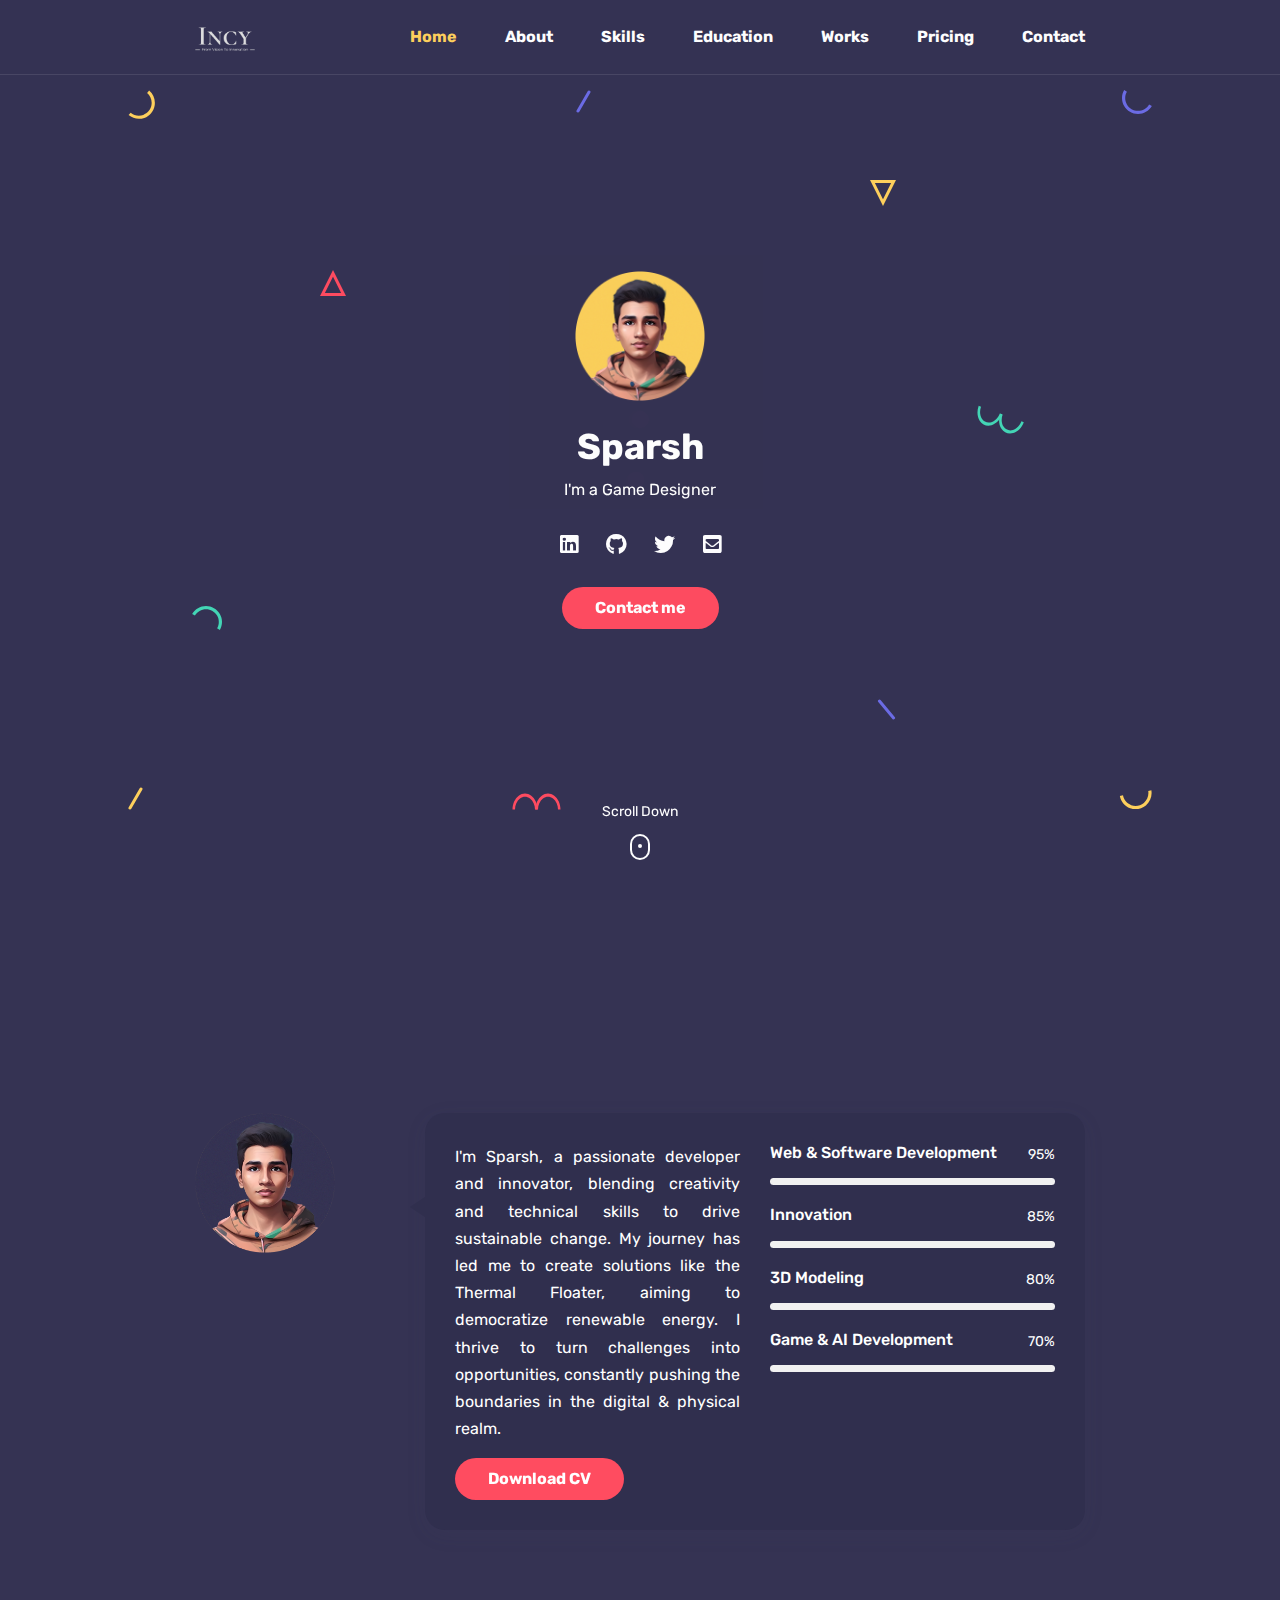
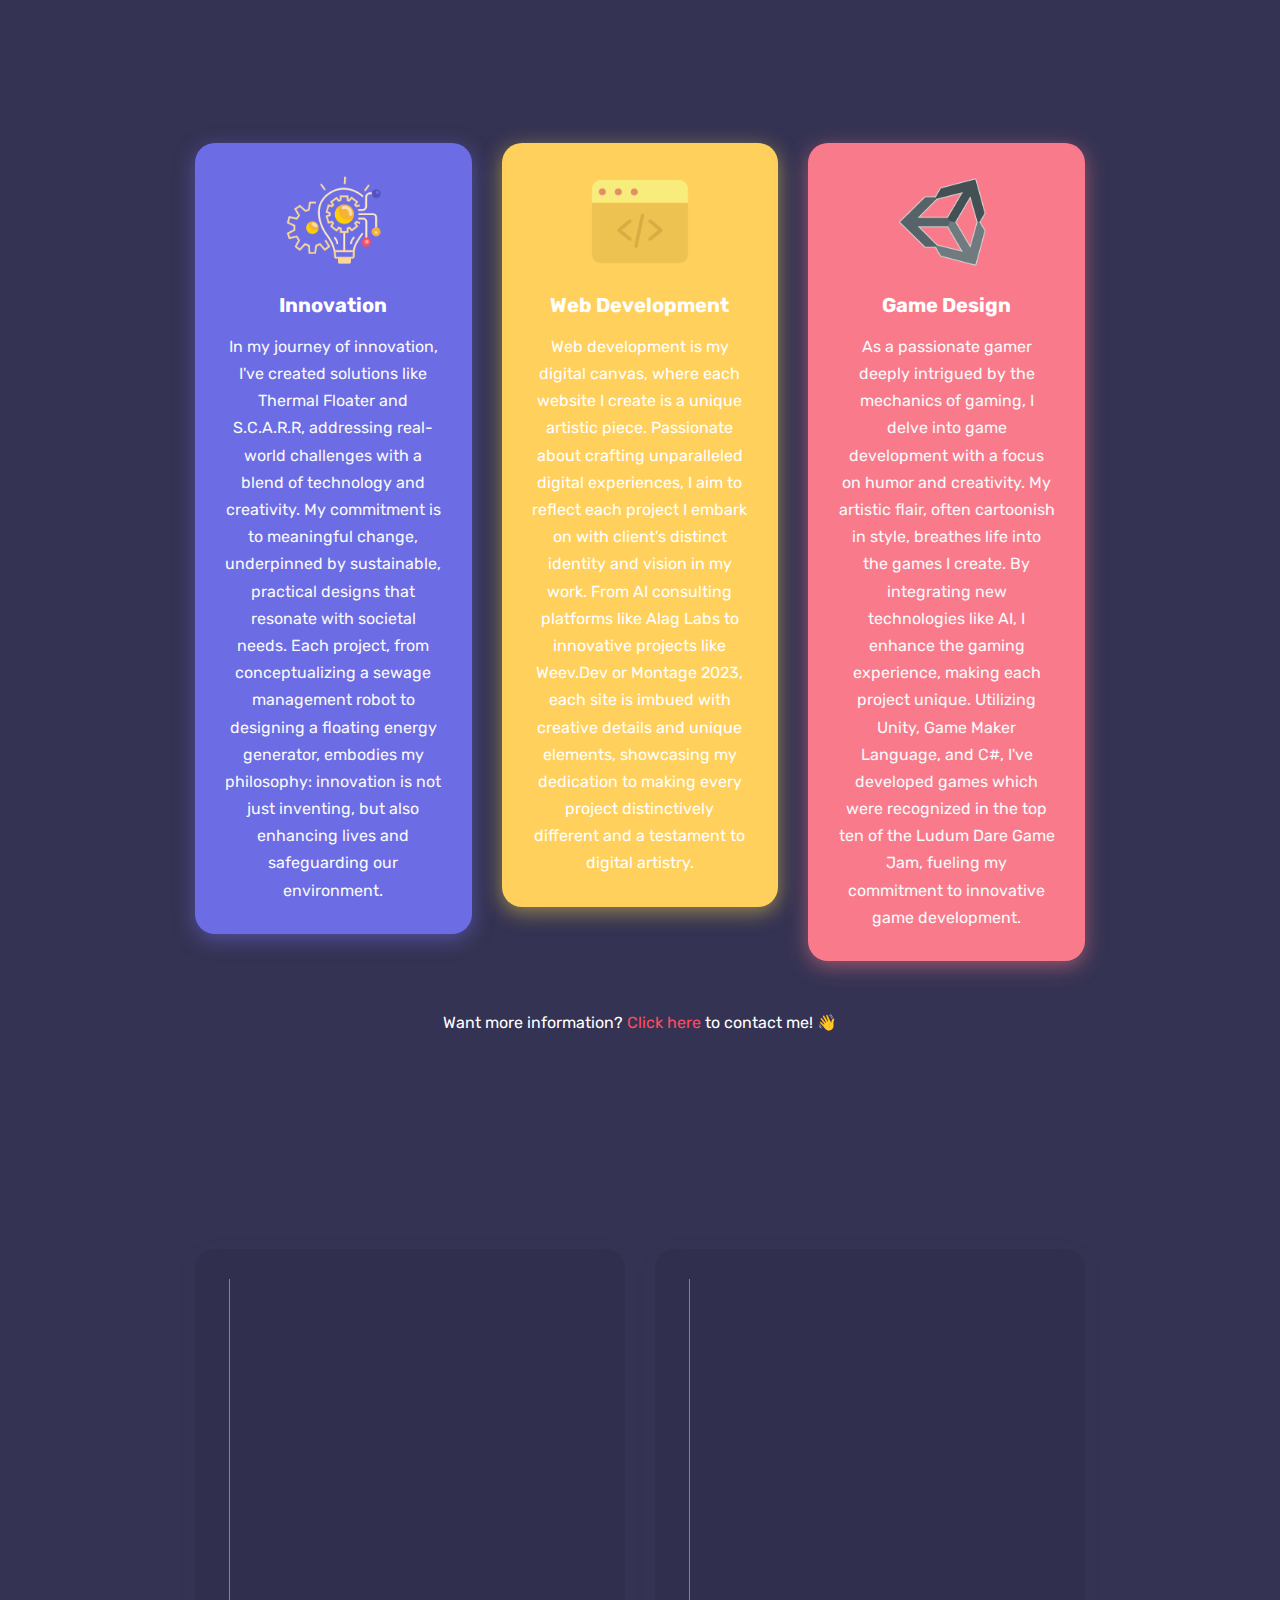
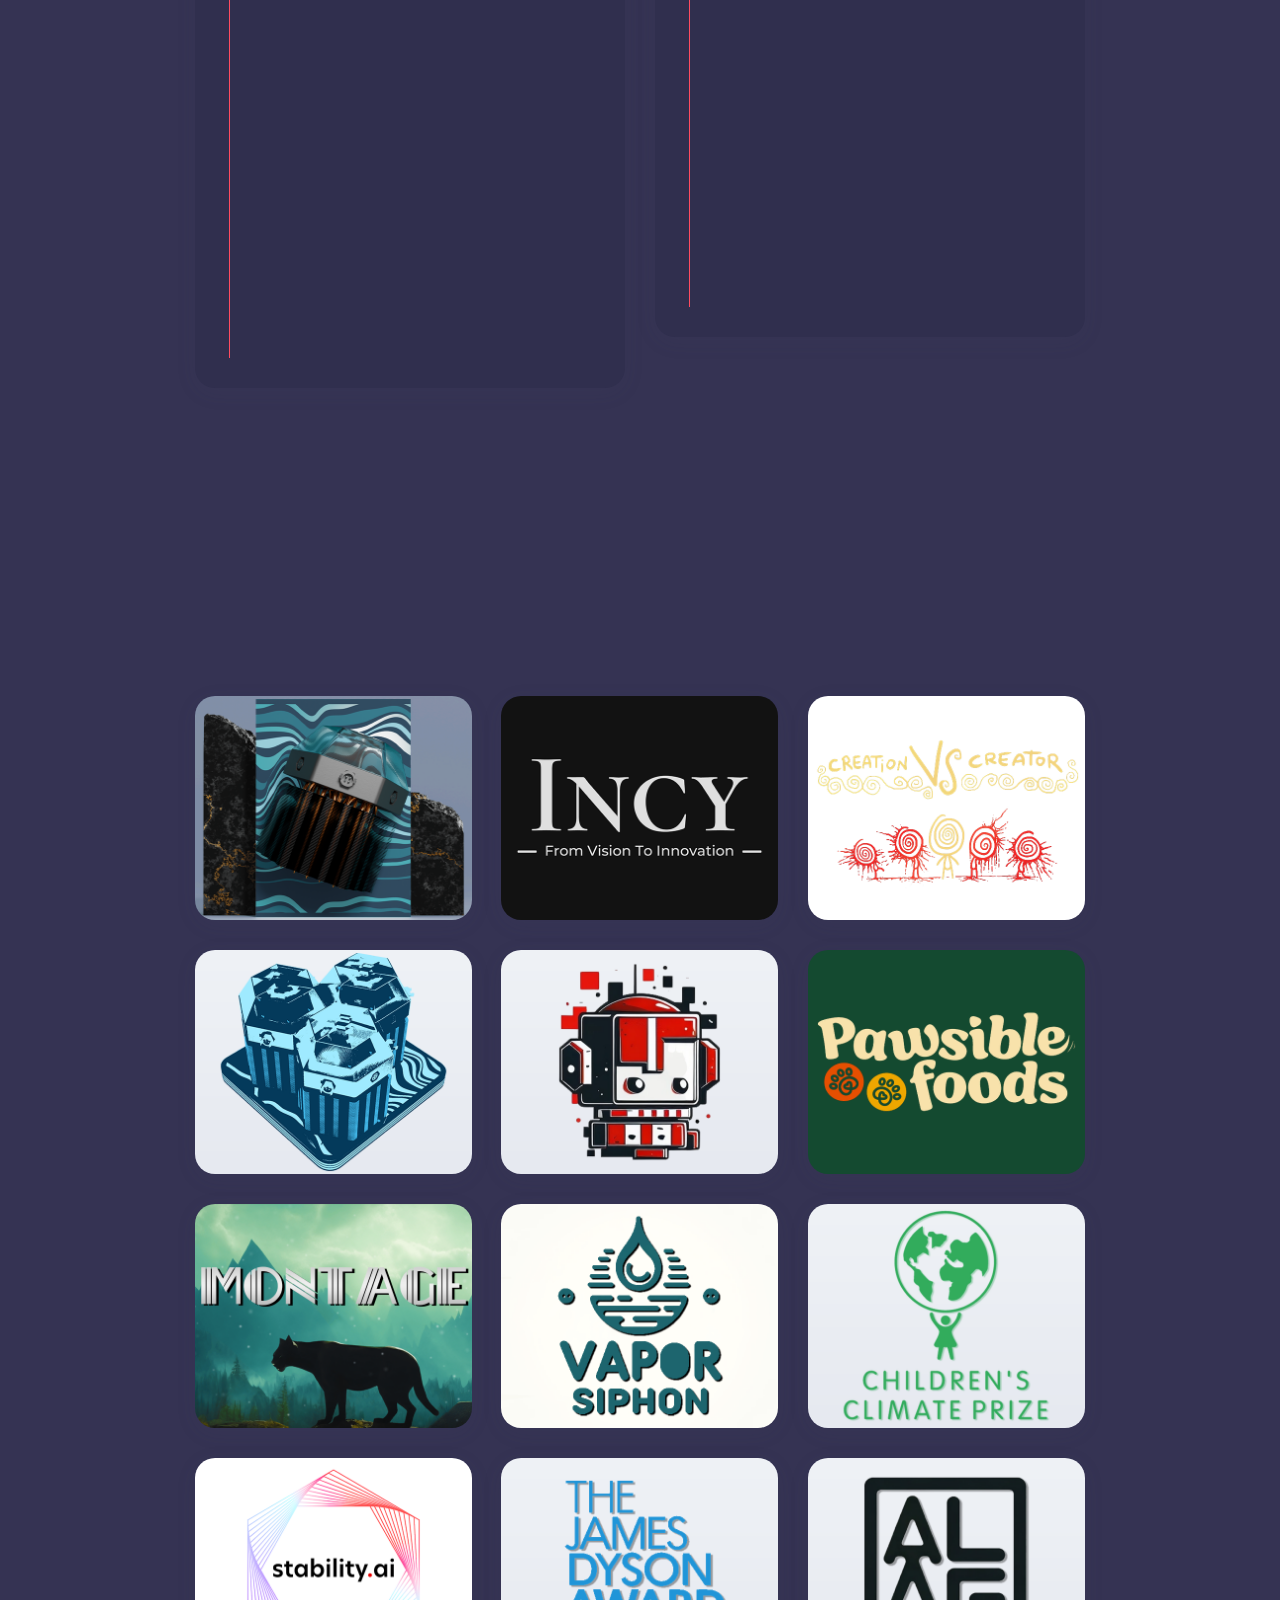
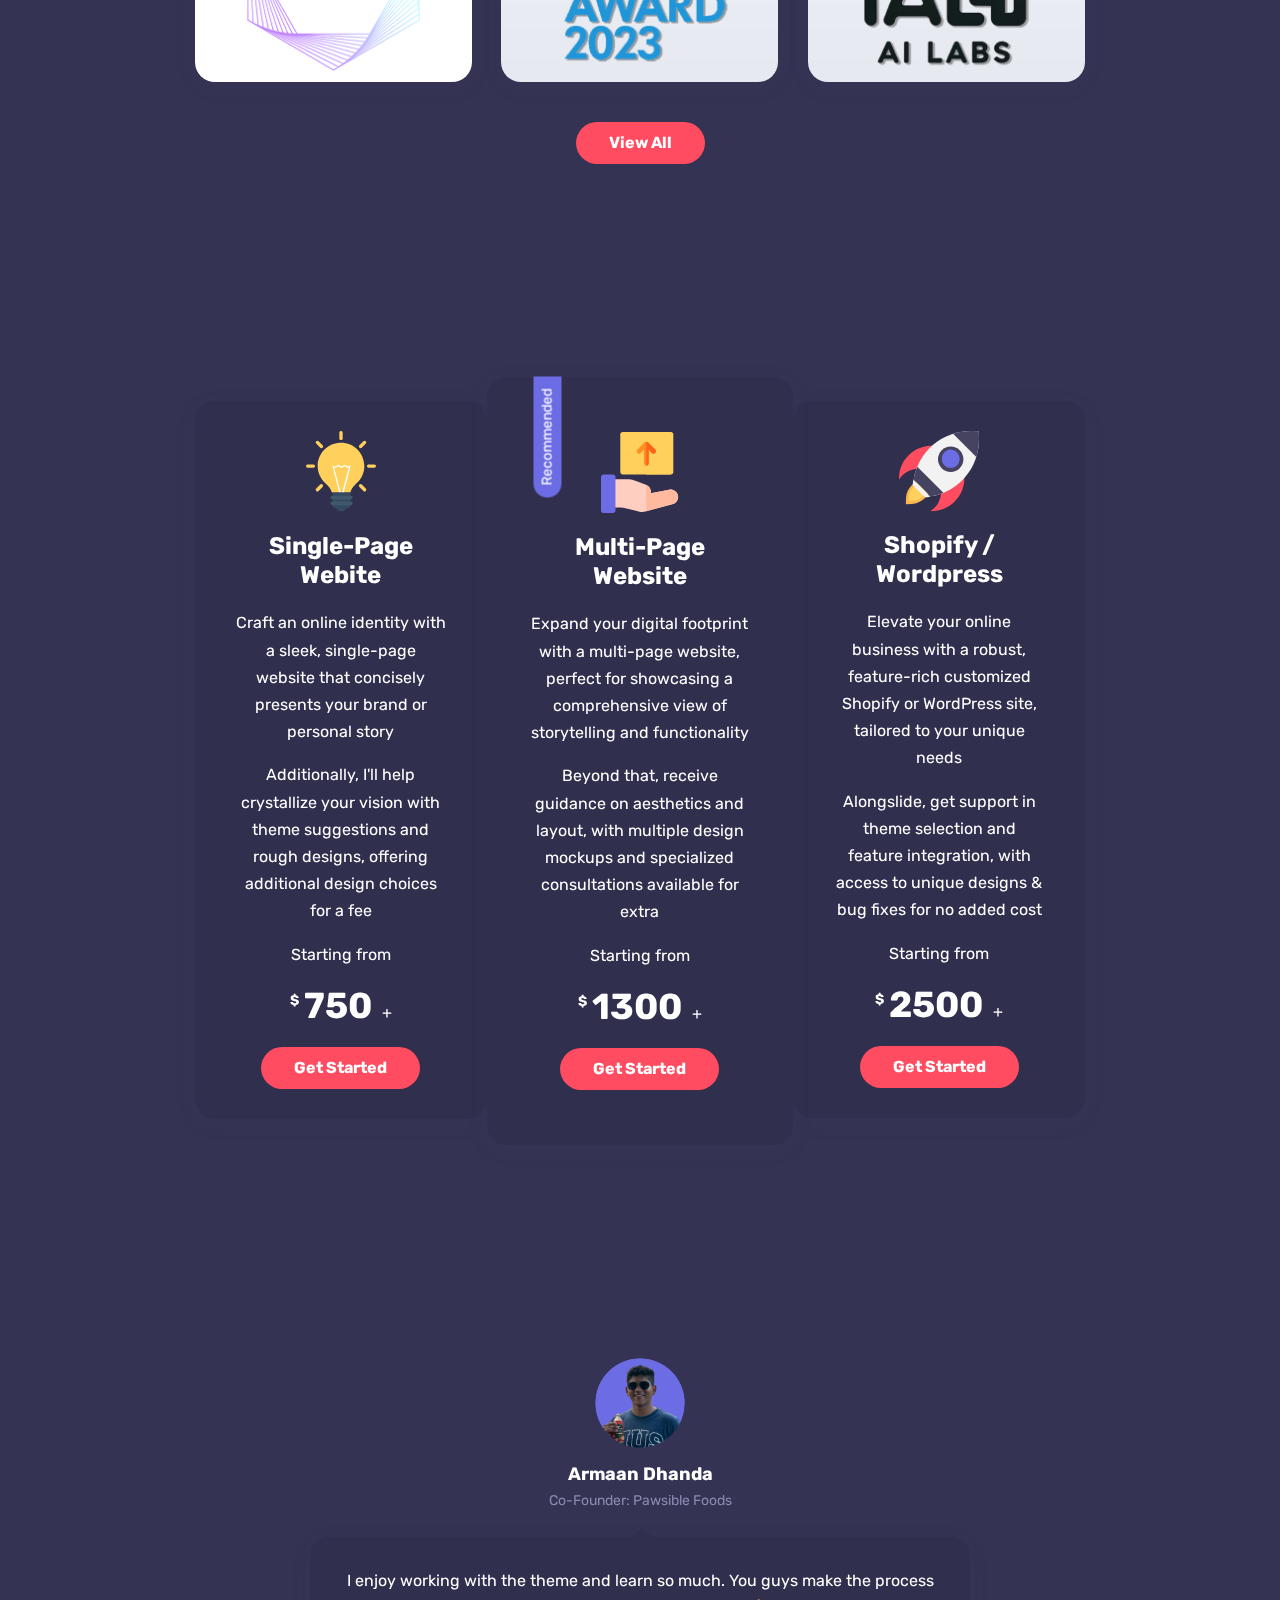
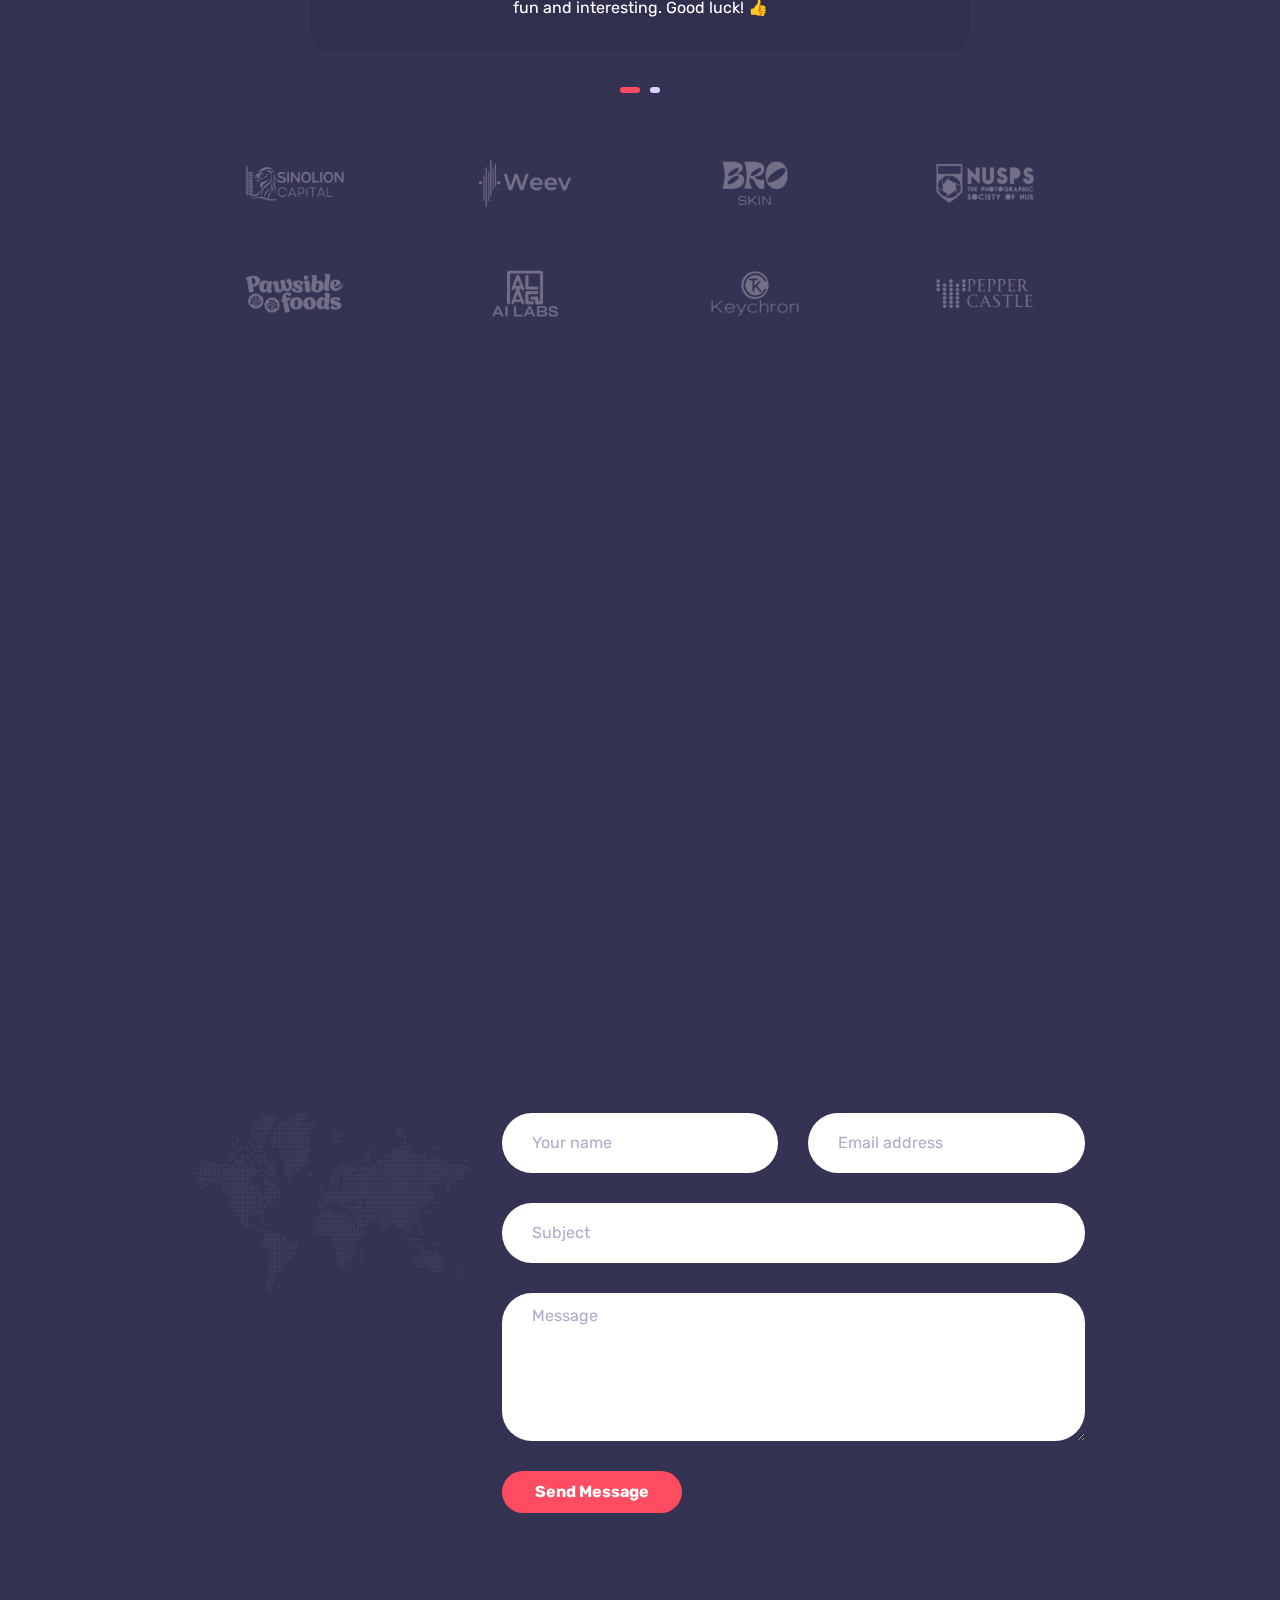
==== commit 5a36af43: "Added Pricing and Fixed Loader" ====
--- a/index.html
+++ b/index.html
@@ -65,7 +65,7 @@
                     <li class="nav-item"><a href="#services" class="nav-link">Skills</a></li>
                     <li class="nav-item"><a href="#experience" class="nav-link">Education</a></li>
                     <li class="nav-item"><a href="#works" class="nav-link">Works</a></li>
-                    <li class="nav-item"><a href="#innovation" class="nav-link">Innovations</a></li>
+                    <li class="nav-item"><a href="#prices" class="nav-link">Pricing</a></li>
                     <li class="nav-item"><a href="#contact" class="nav-link">Contact</a></li>
                 </ul>
             </div>
@@ -823,12 +823,12 @@
 					<!-- blog item -->
 					<div class="blog-item rounded bg-dark shadow-dark wow fadeIn">
 						<div class="thumb">
-							<a href="#small-dialog28" class="work-content">
+							<a href="#drip-dialog" class="work-content">
 								<div class="portfolio-item rounded shadow-dark">
 									<div class="details">
 										<span class="term">Innovations, AI Development</span>
 										<h4 class="title">Drip Check</h4>
-										<span class="more-button"><i class="icon-camrecorder"></i></span>
+										<span class="more-button"><i class="icon-options"></i></span>
 									</div>
 									<div class="thumb">
 										<img src="images/works/drip_check.png" alt="Portfolio-title" />
@@ -838,10 +838,20 @@
 							</a>
 						</div>
 						<div class="details">
-							<h4 class="my-0 title"><a href="#small-dialog28" class="work-content">Drip Check: Rate Your Mad Lit 🔥 Drip With Drip Check</a></h4>
+							<h4 class="my-0 title"><a href="#drip-dialog" class="work-content">Drip Check: Rate Your Mad Lit 🔥 Drip With Drip Check</a></h4>
 							<ul class="list-inline meta mb-0 mt-2">
 								<li class="list-inline-item">November, 2023</li>
 							</ul>
+						</div>
+						<div id="drip-dialog" class="white-popup zoom-anim-dialog mfp-hide">
+							<img src="images\drip_check.png" alt="Another" />
+							<h2>Drip Check</h2>
+							<p>Oi, you lot! I'm the mastermind behind DripCheck, the sickest place to rate your threads and take your style to new heights. I've been cooking up a sick multimodal image recognition AI that's straight fire, running it on an Azure VM with with a beastly Nvidia A1000 to keep it 100. And yo, it's all on the house, no strings. My tech is next-level — I got that LLM magic sprinkling some finesse on the fashion feedback. It ain't just about the score out of 10; it's about boosting your swag. Plus, when you're bussin with your outfit, DripCheck hooks you up with a snazzy pic to flex those digits on your feed and see who's got the slickest drip in your squad and who's the drip king or queen among your sussy crew.
+							<br><br>
+							This isn't your average run-of-the-mill app, bruv, it's your style sidekick. DripCheck's here to mix it up with banter and big-ups, all while hooking you up advice to amp up your garms. Stay fresh, stay fly, and let DripCheck be the judge. 🎩🔥👟
+							</p>
+							<p>December 2023</p>
+							<a href="https://www.dripcheck.fit/" target="_blank" class="btn btn-default">Visit Website</a>
 						</div>
 					</div>
 				</div>
@@ -849,12 +859,12 @@
 					<!-- blog item -->
 					<div class="blog-item rounded bg-dark shadow-dark wow fadeIn grid-item web_dev">
 						<div class="thumb">
-							<a href="#small-dialog31" class="work-content">
+							<a href="#weev-dialog" class="work-content">
 								<div class="portfolio-item rounded shadow-dark">
 									<div class="details">
 										<span class="term">Innovations, AI</span>
-										<h4 class="title">Weev.dev</h4>
-										<span class="more-button"><i class="icon-camrecorder"></i></span>
+										<h4 class="title">Weev.Dev</h4>
+										<span class="more-button"><i class="icon-options"></i></span>
 									</div>
 									<div class="thumb">
 										<img src="images/works/weev.png" alt="Portfolio-title" />
@@ -864,10 +874,18 @@
 							</a>
 						</div>
 						<div class="details">
-							<h4 class="my-0 title"><a href="#small-dialog31" class="work-content">Weev.Dev: Unleash The Power Of Job Automation</a></h4>
+							<h4 class="my-0 title"><a href="#weev-dialog" class="work-content">Weev.Dev: Unleash The Power Of Job Automation</a></h4>
 							<ul class="list-inline meta mb-0 mt-2">
 								<li class="list-inline-item">December, 2023</li>
 							</ul>
+						</div>
+						<div id="weev-dialog" class="white-popup zoom-anim-dialog mfp-hide">
+							<img src="images\weev.png" alt="Another" />
+							<h2>Weev.dev</h2>
+							<p>Welcome to weev.dev, my latest creation where tech meets tenacity to supercharge your job applications, enabling you to connect, apply, and get into jobs like never before. Here, Weev, your personal AI sidekick, is gearing up to redefine the art of job applications. But it's not all work and no play—our 'coming soon' page is a digital tapestry, with threads of code that dance to the tune of opportunity, embodying the weave of connections right before your eyes. It's a bit like magic, but with algorithms. Beneath this playful surface of "Coming Soon" is robust technology; where I've woven together web canvas with a sprinkle of randomness to ensure that each visit feels as fresh as your first job offer. And just like the perfect resume, weev.dev is crafted to stand out, because who says professional can't be fun? 
+							</p>
+							<p>December 2023</p>
+							<a href="https://www.weev.dev/" target="_blank" class="btn btn-default">Visit Website</a>
 						</div>
 					</div>
 				</div>
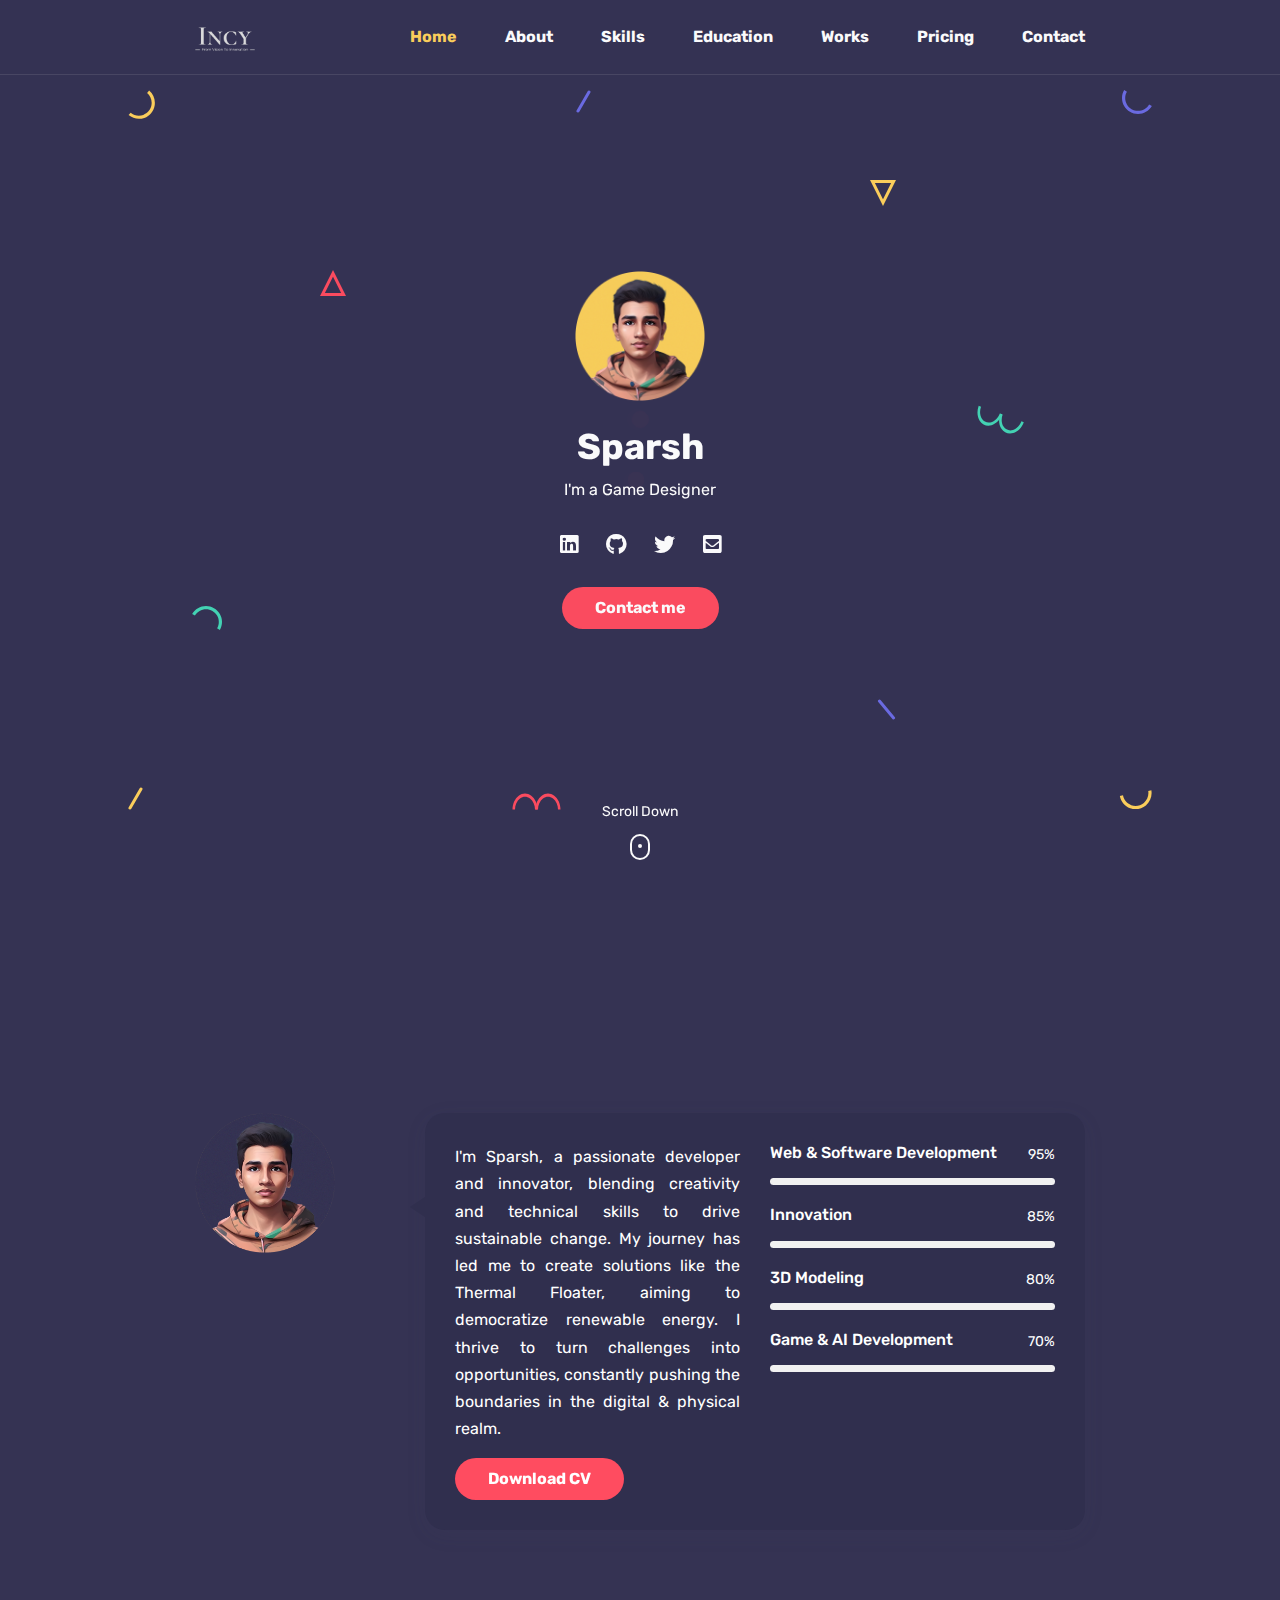
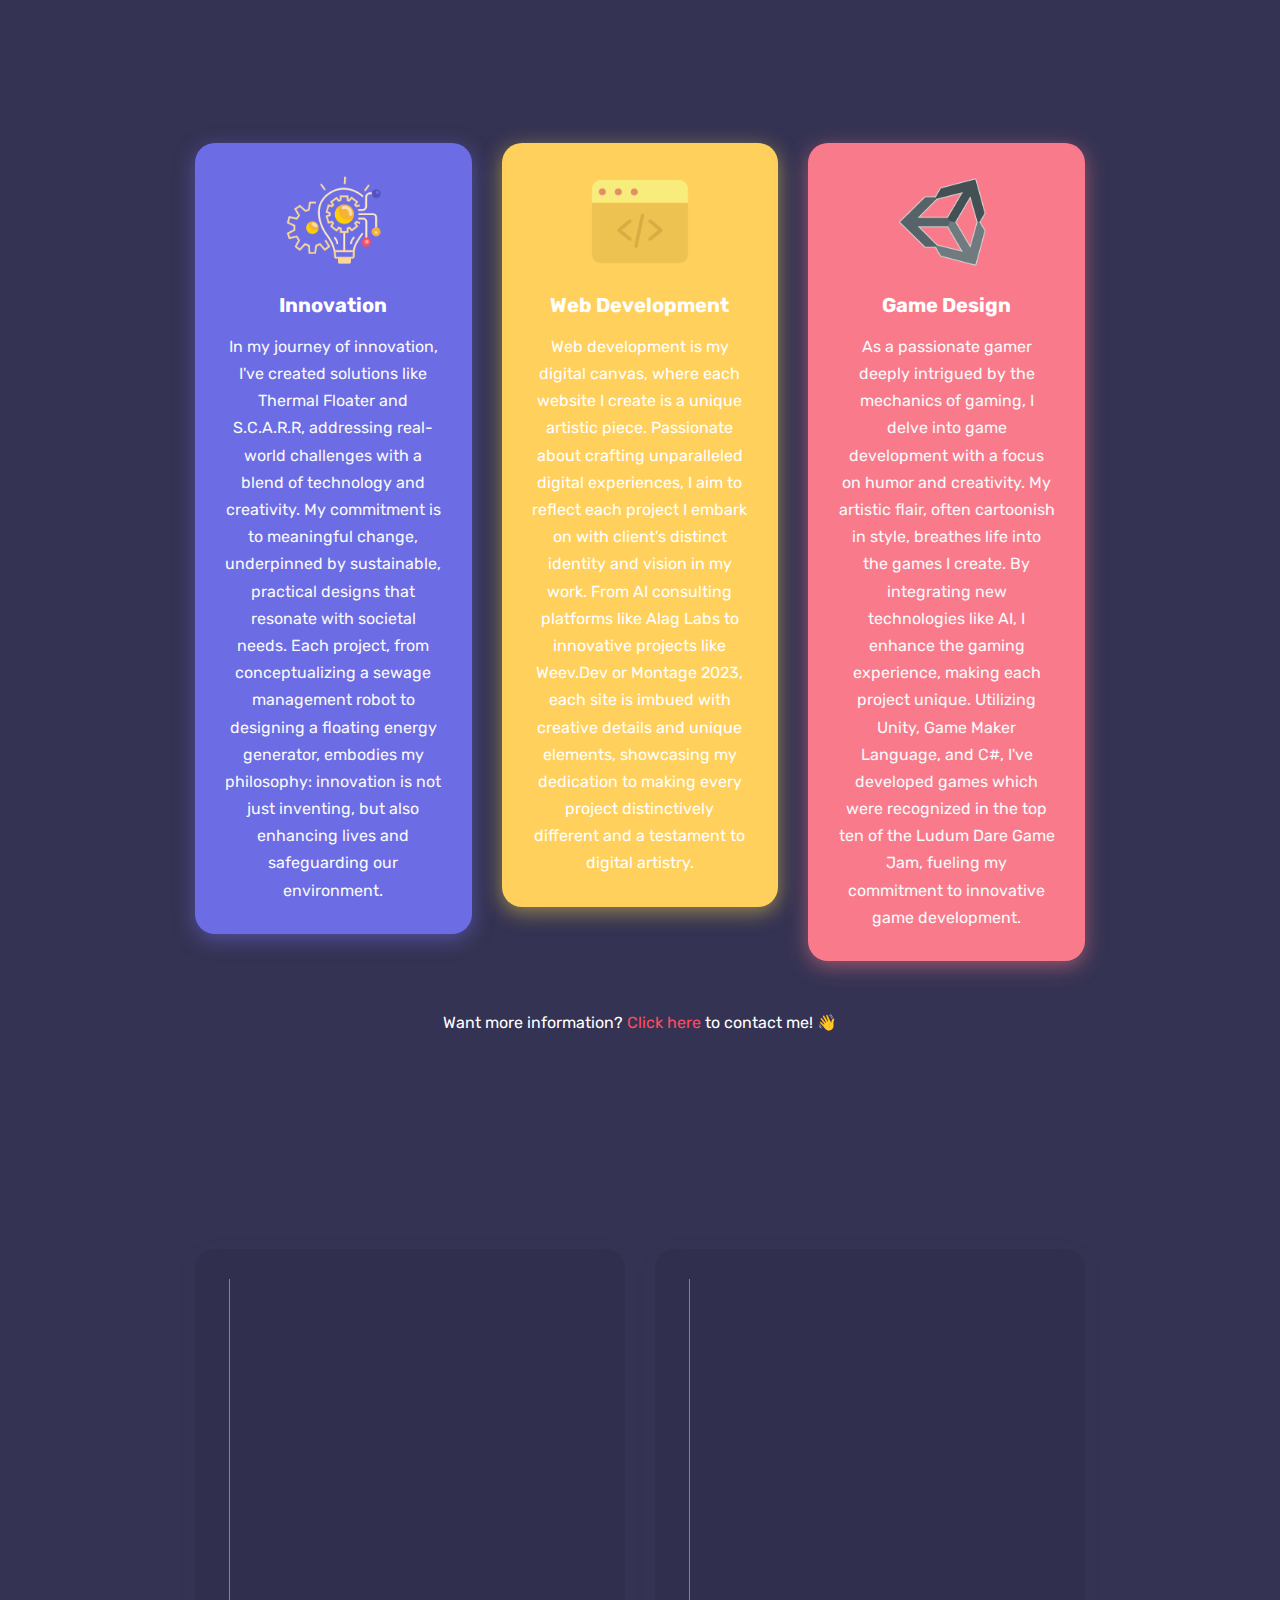
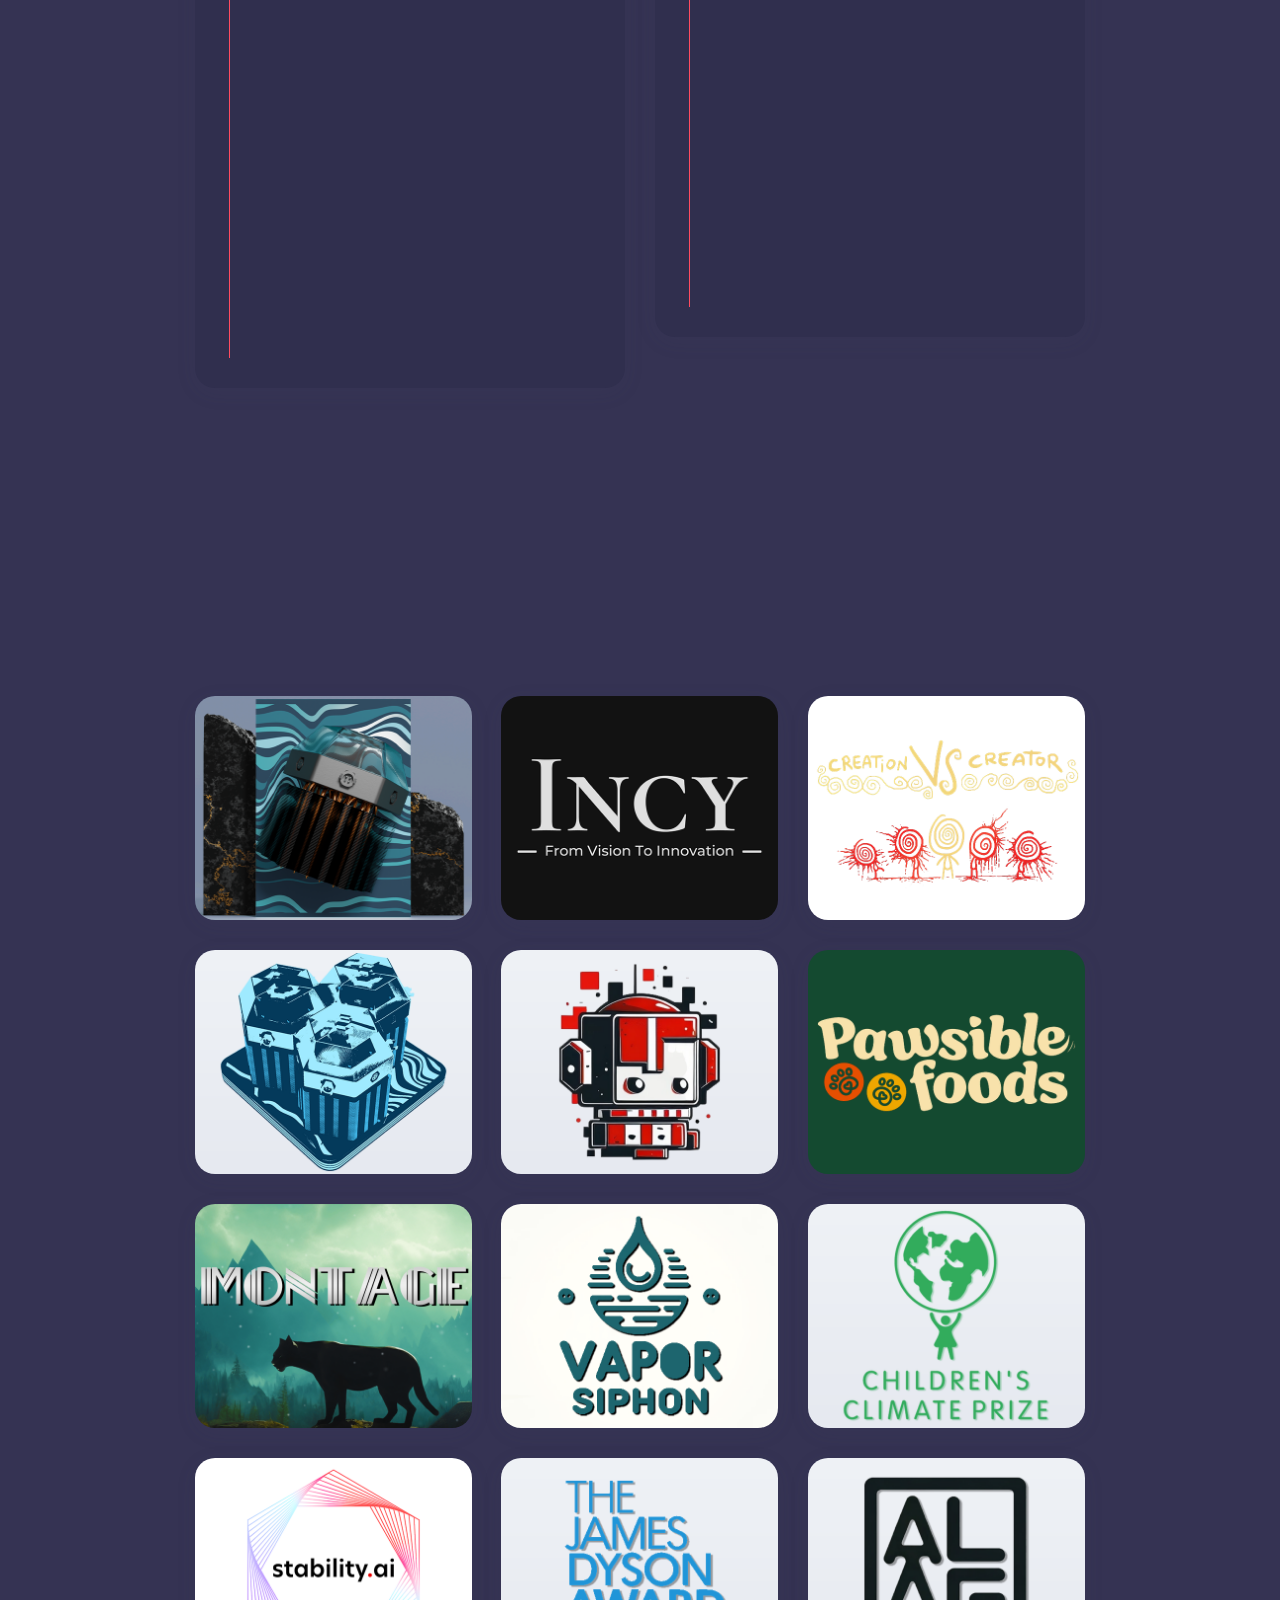
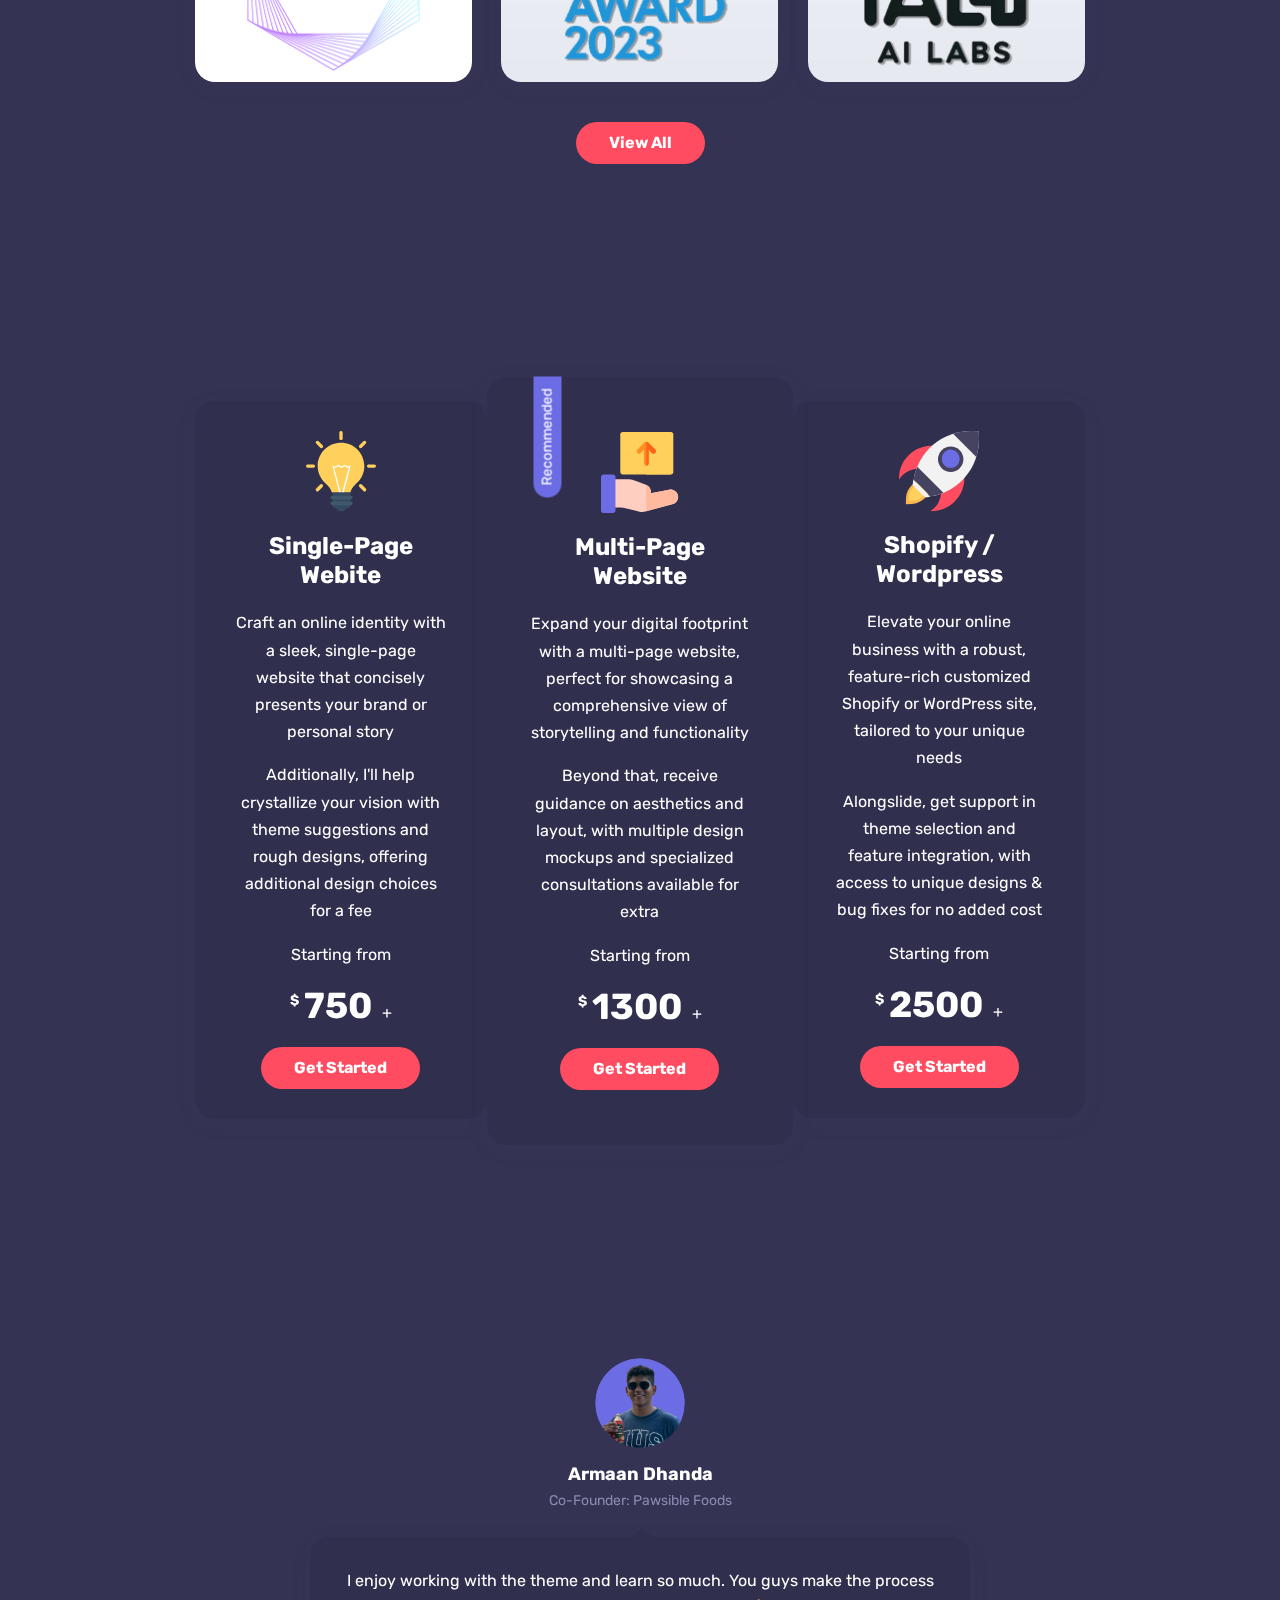
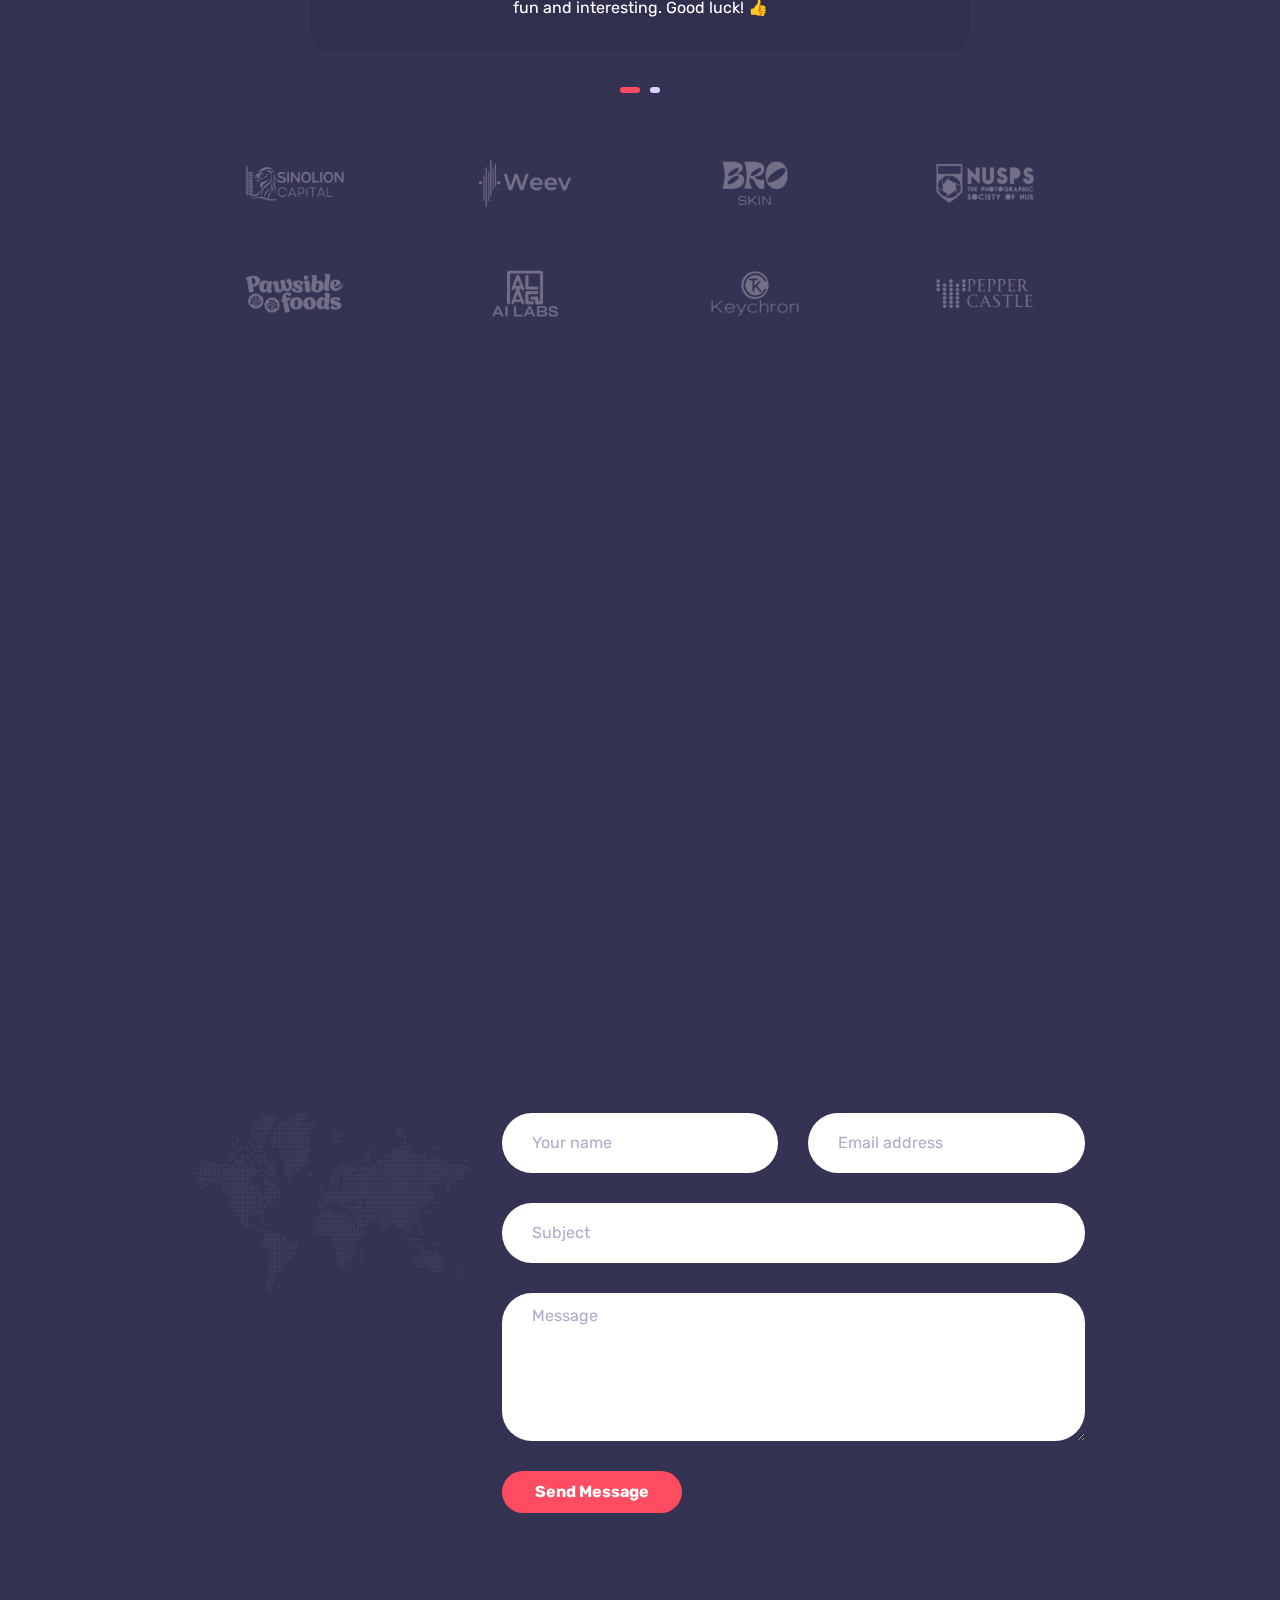
==== commit aef6c381: "Updated Resume" ====
--- a/index.html
+++ b/index.html
@@ -142,7 +142,7 @@
 								<!-- about text -->
 								<p align="justify">I'm Sparsh, a passionate developer and innovator, blending creativity and technical skills to drive sustainable change. My journey has led me to create solutions like the Thermal Floater, aiming to democratize renewable energy. I thrive to turn challenges into opportunities, constantly pushing the boundaries in the digital & physical realm.</p>
 								<div class="mt-3">
-									<a href="files/Sparsh_Resume Latest.pdf" class="btn btn-default">Download CV</a>
+									<a href="files/Sparsh_Resume_G14.pdf" class="btn btn-default">Download CV</a>
 								</div>
 								<div class="spacer d-md-none d-lg-none" data-height="30"></div>
 							</div>
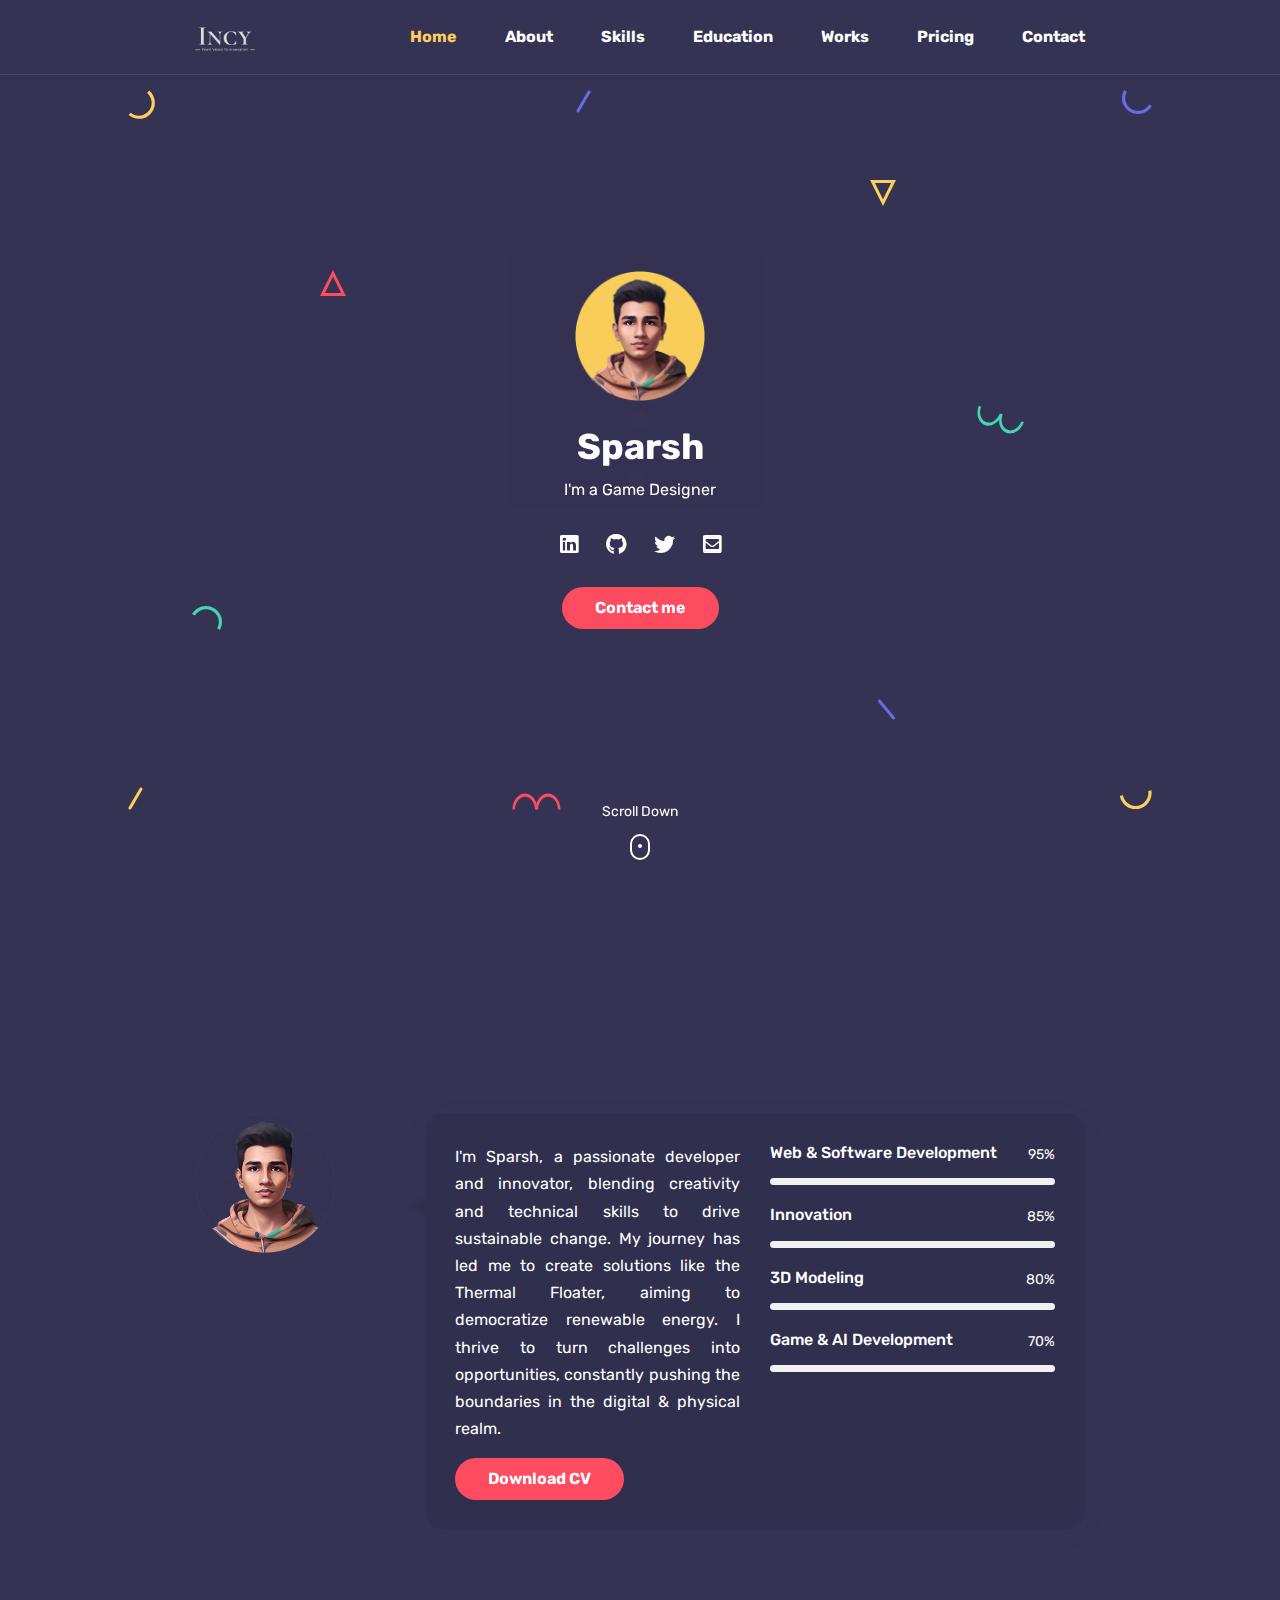
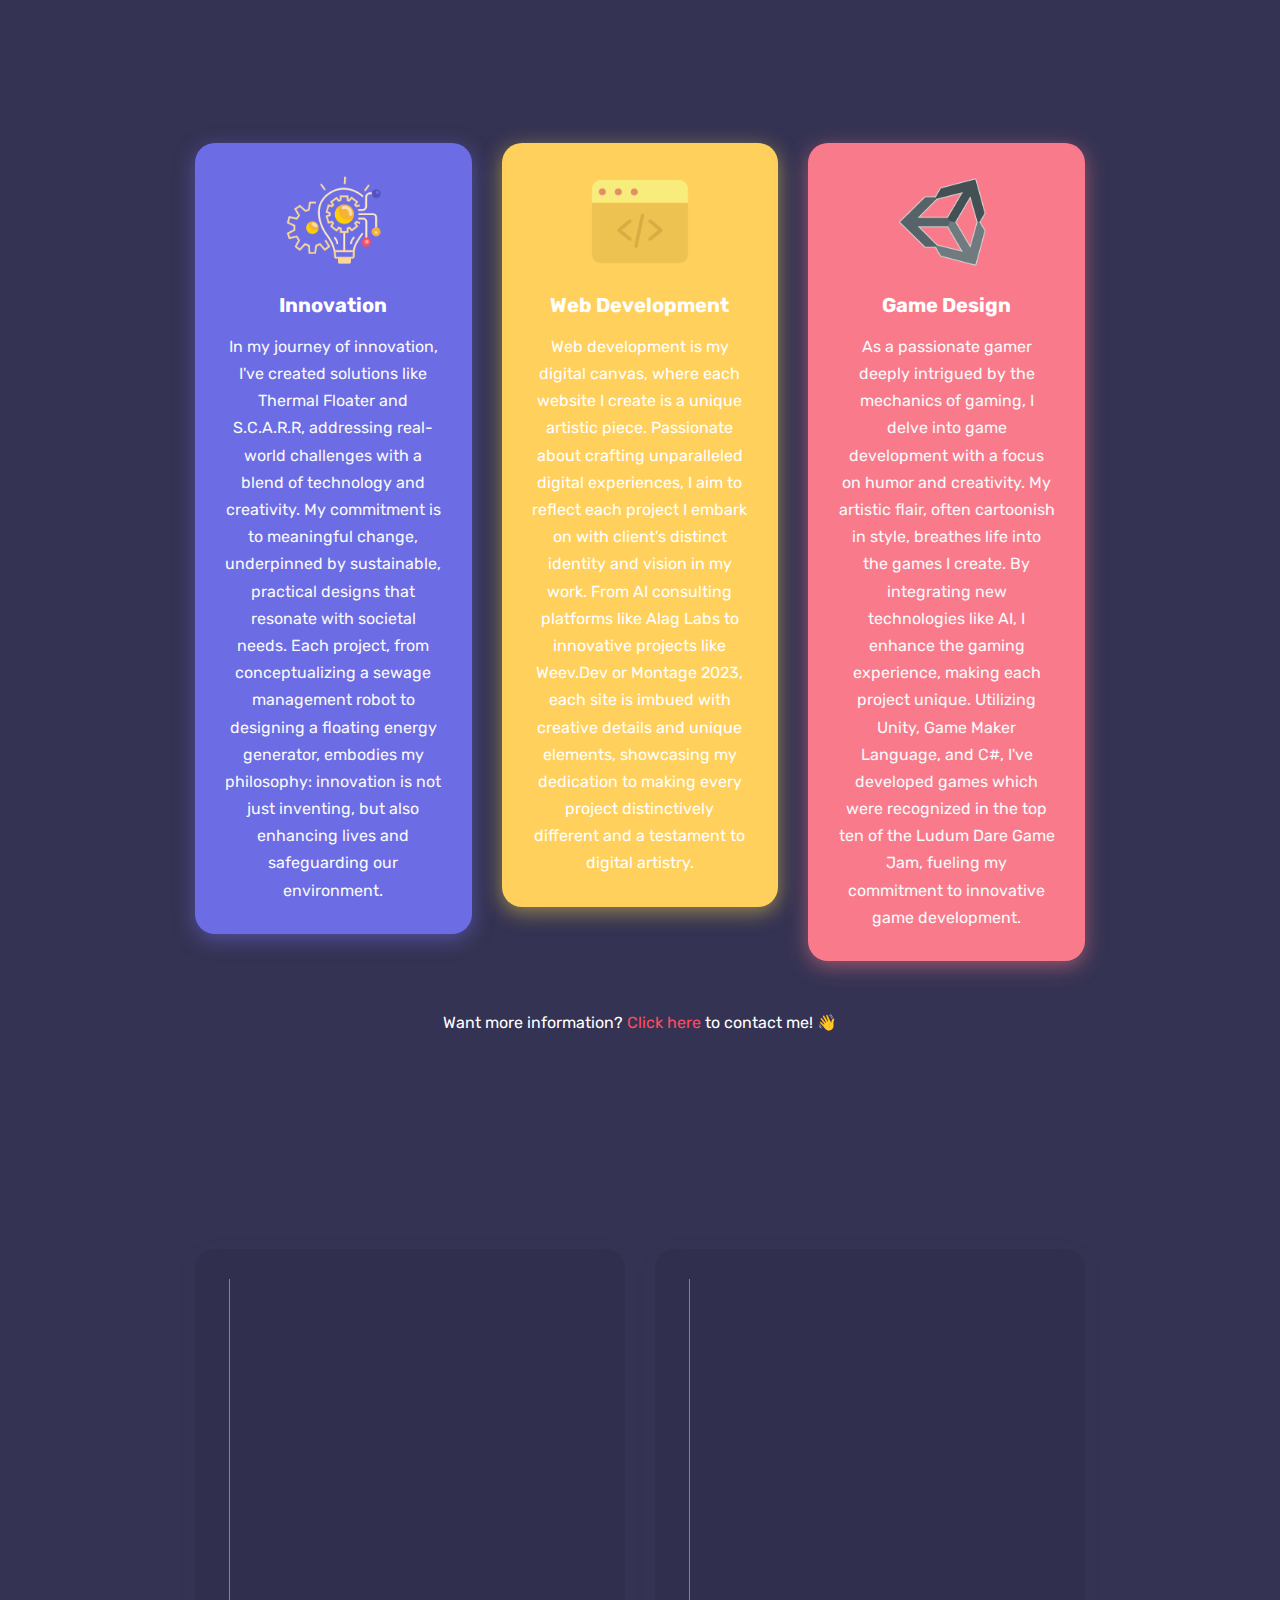
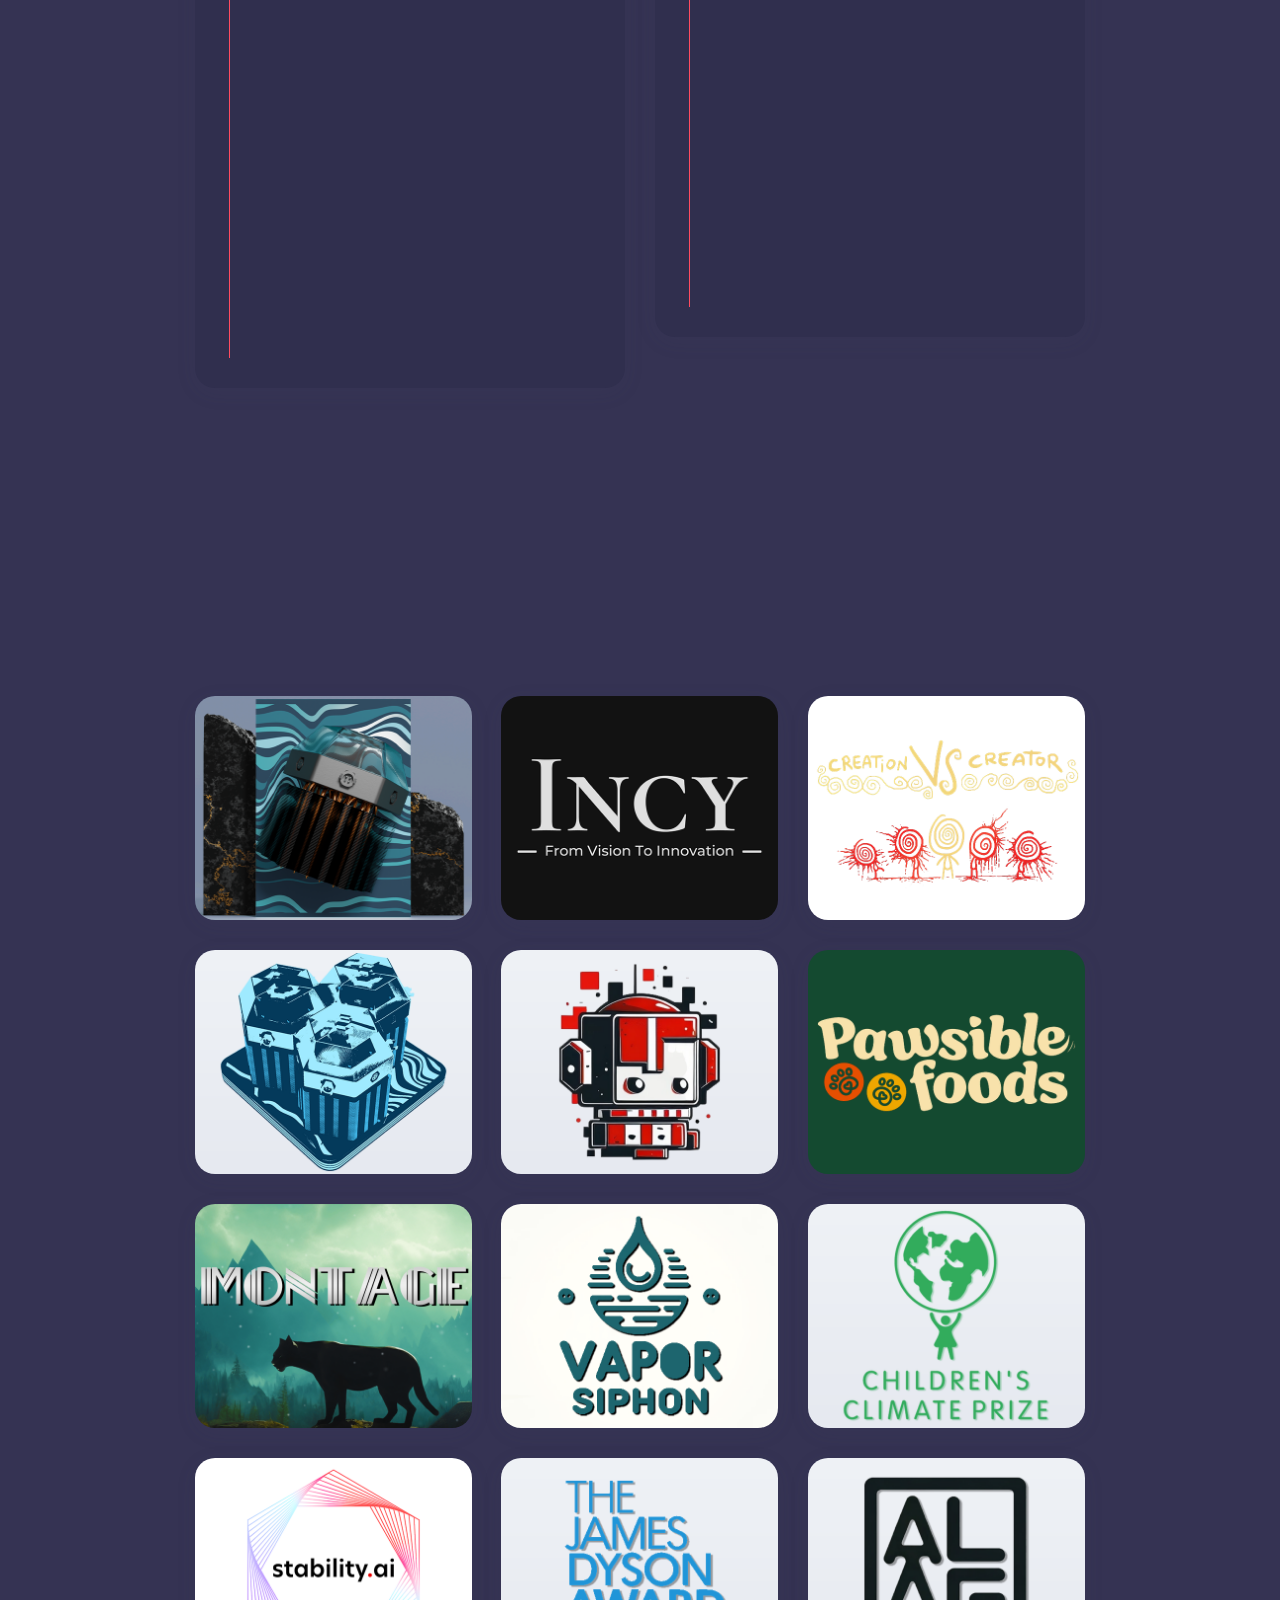
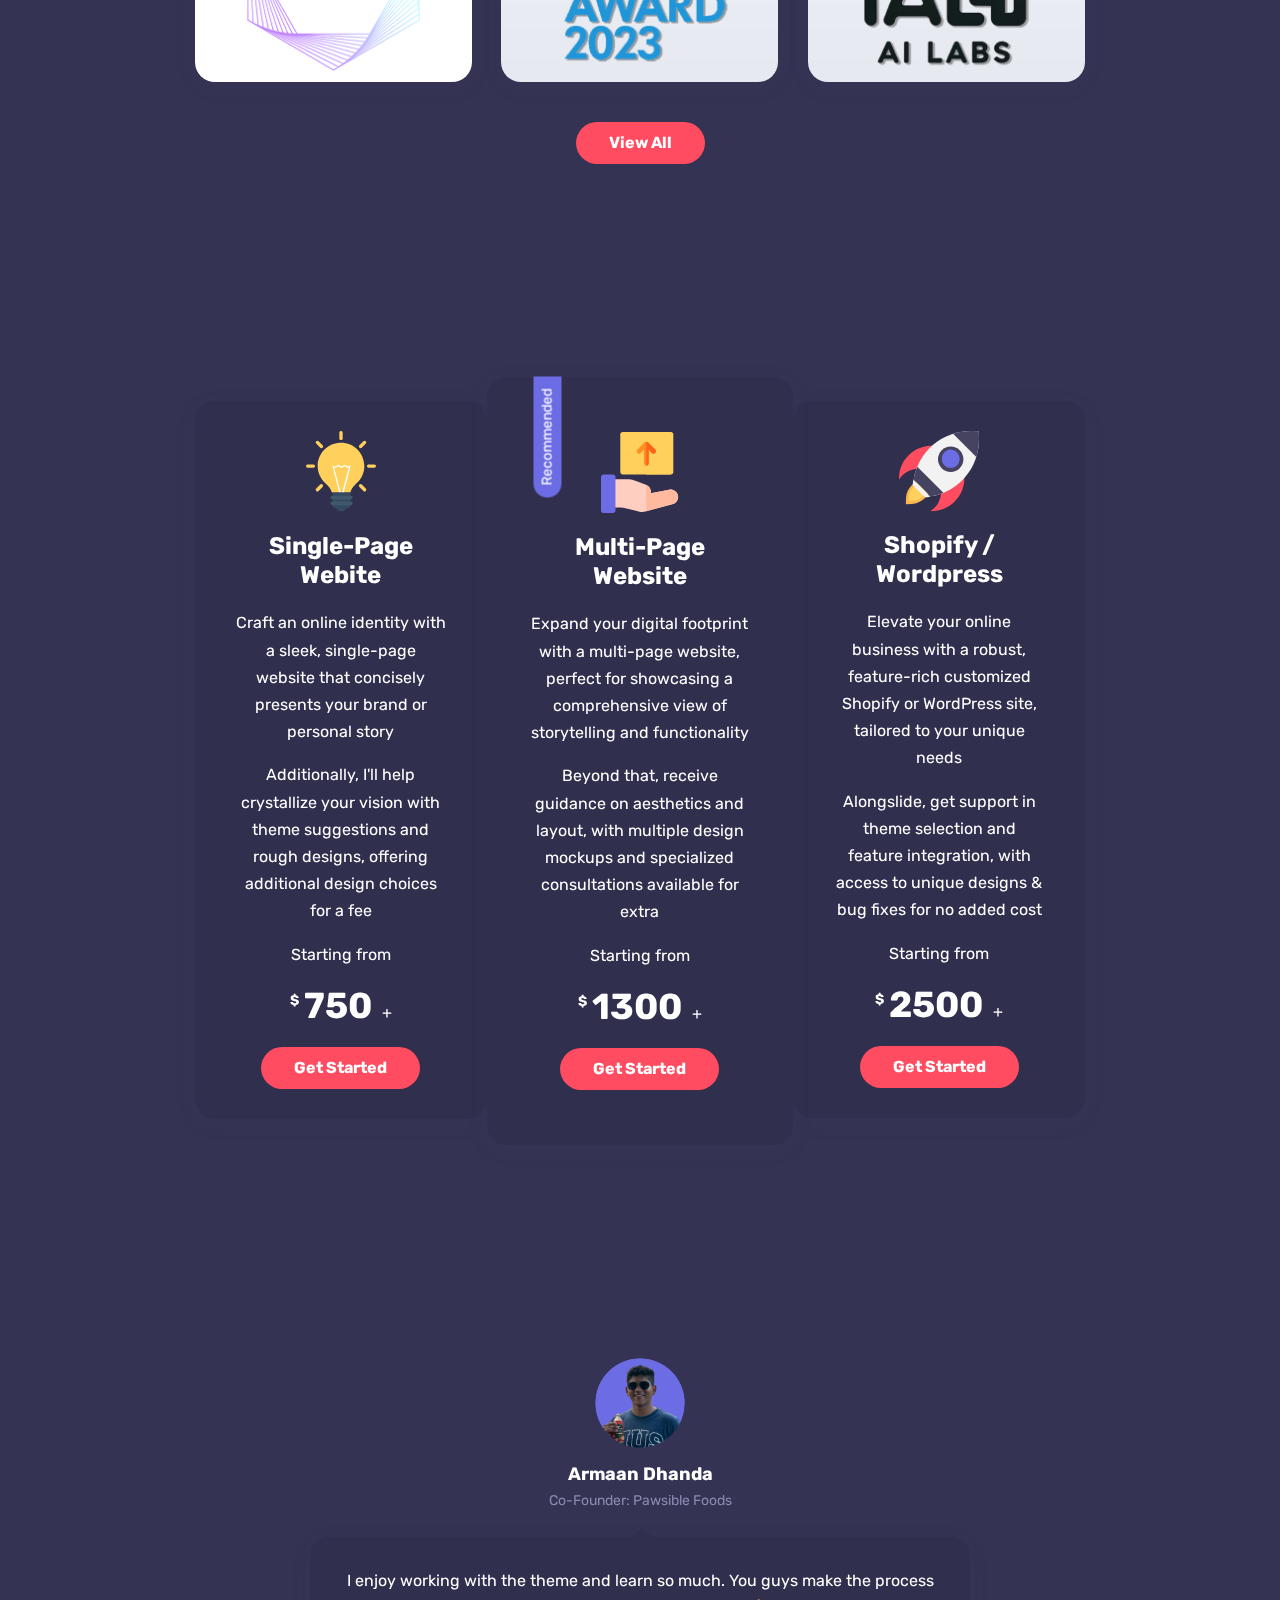
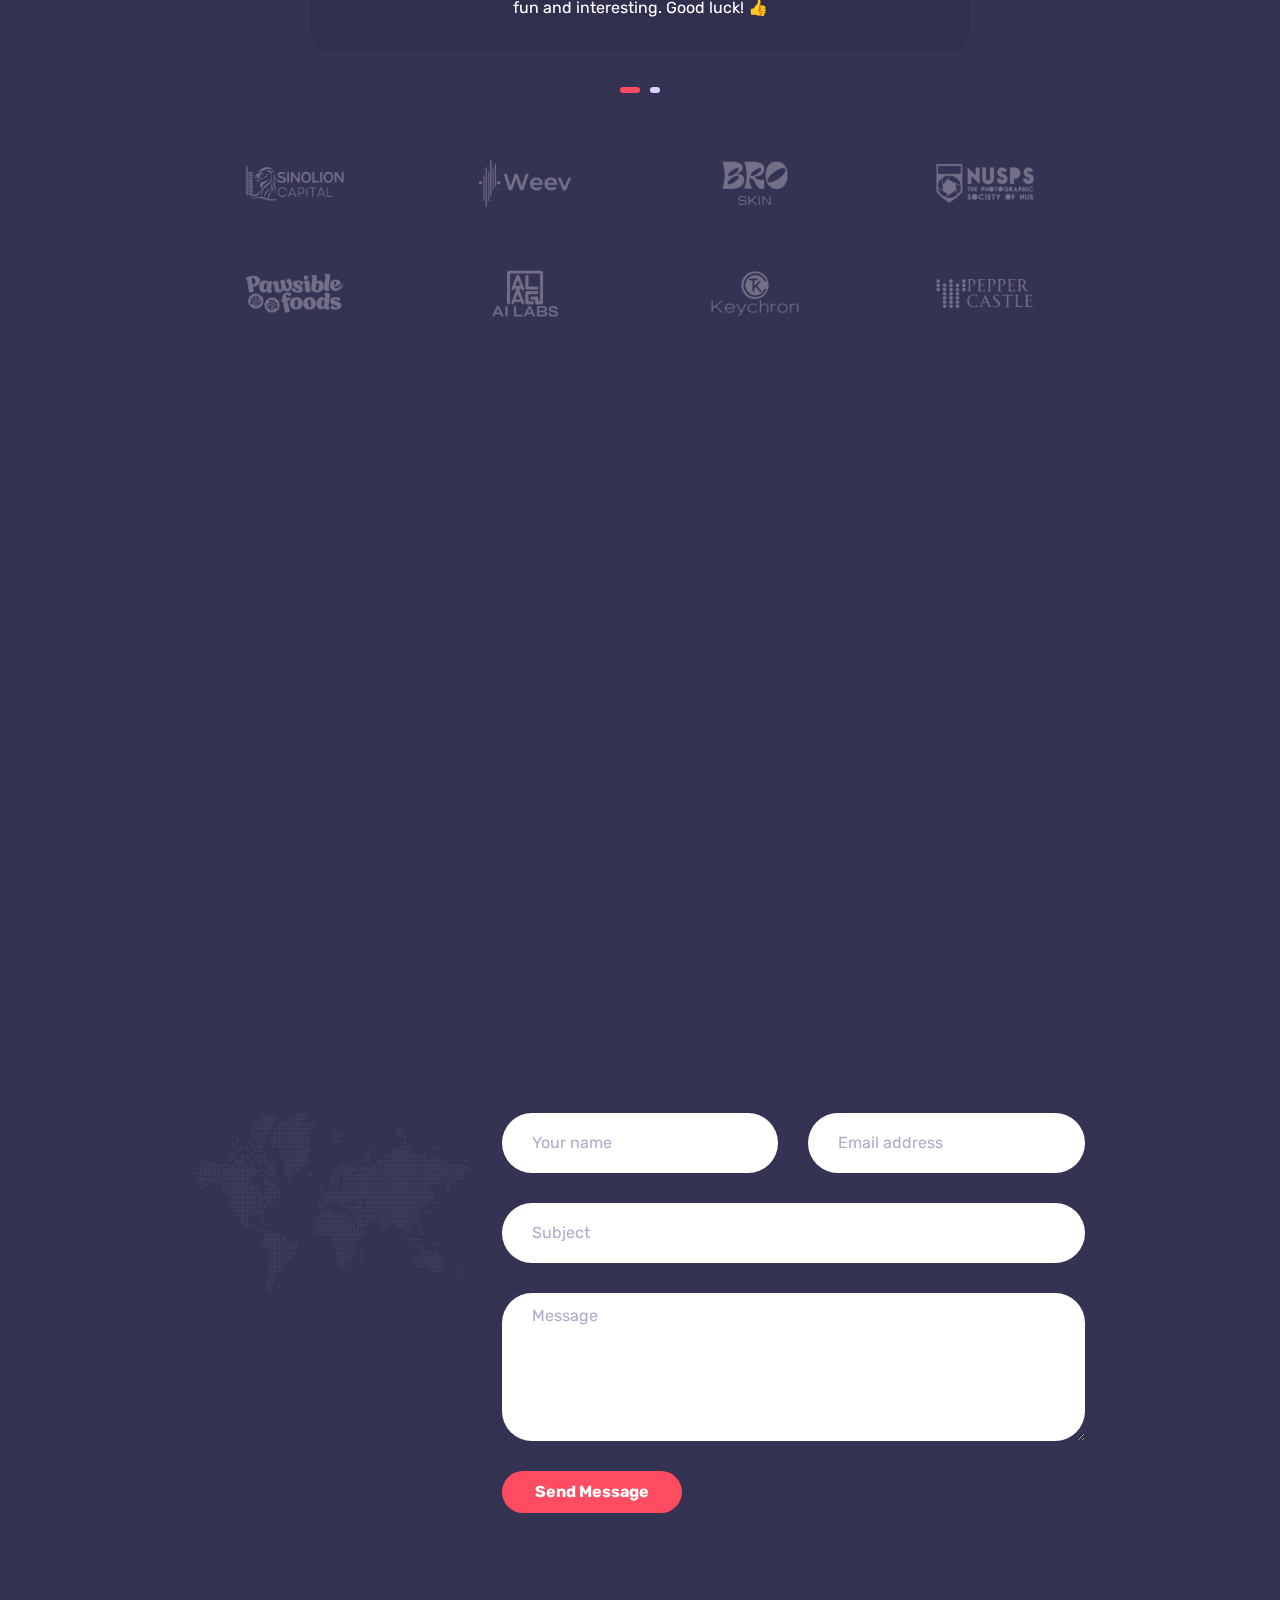
==== commit d9573c68: "Update index.html" ====
--- a/index.html
+++ b/index.html
@@ -948,7 +948,7 @@
 							<div class="column col-md-12" id="error" name="error" style="display:none">
 								<!-- Submitted -->
 								<div class="form-group">
-									<p type="text" style="flex: 1; margin: 0; text-align: center; vertical-align: middle; color:#FF4C60">Your Form Couldn't Be Successfully Submitted, Please Try Again! </p>
+									<p type="text" style="flex: 1; margin: 0; text-align: center; vertical-align: middle; color:#FF4C60">Your Form Couldn't Be Successfully Submitted, Try Sending an Email! </p>
 								</div>
 							</div>
 						</div>
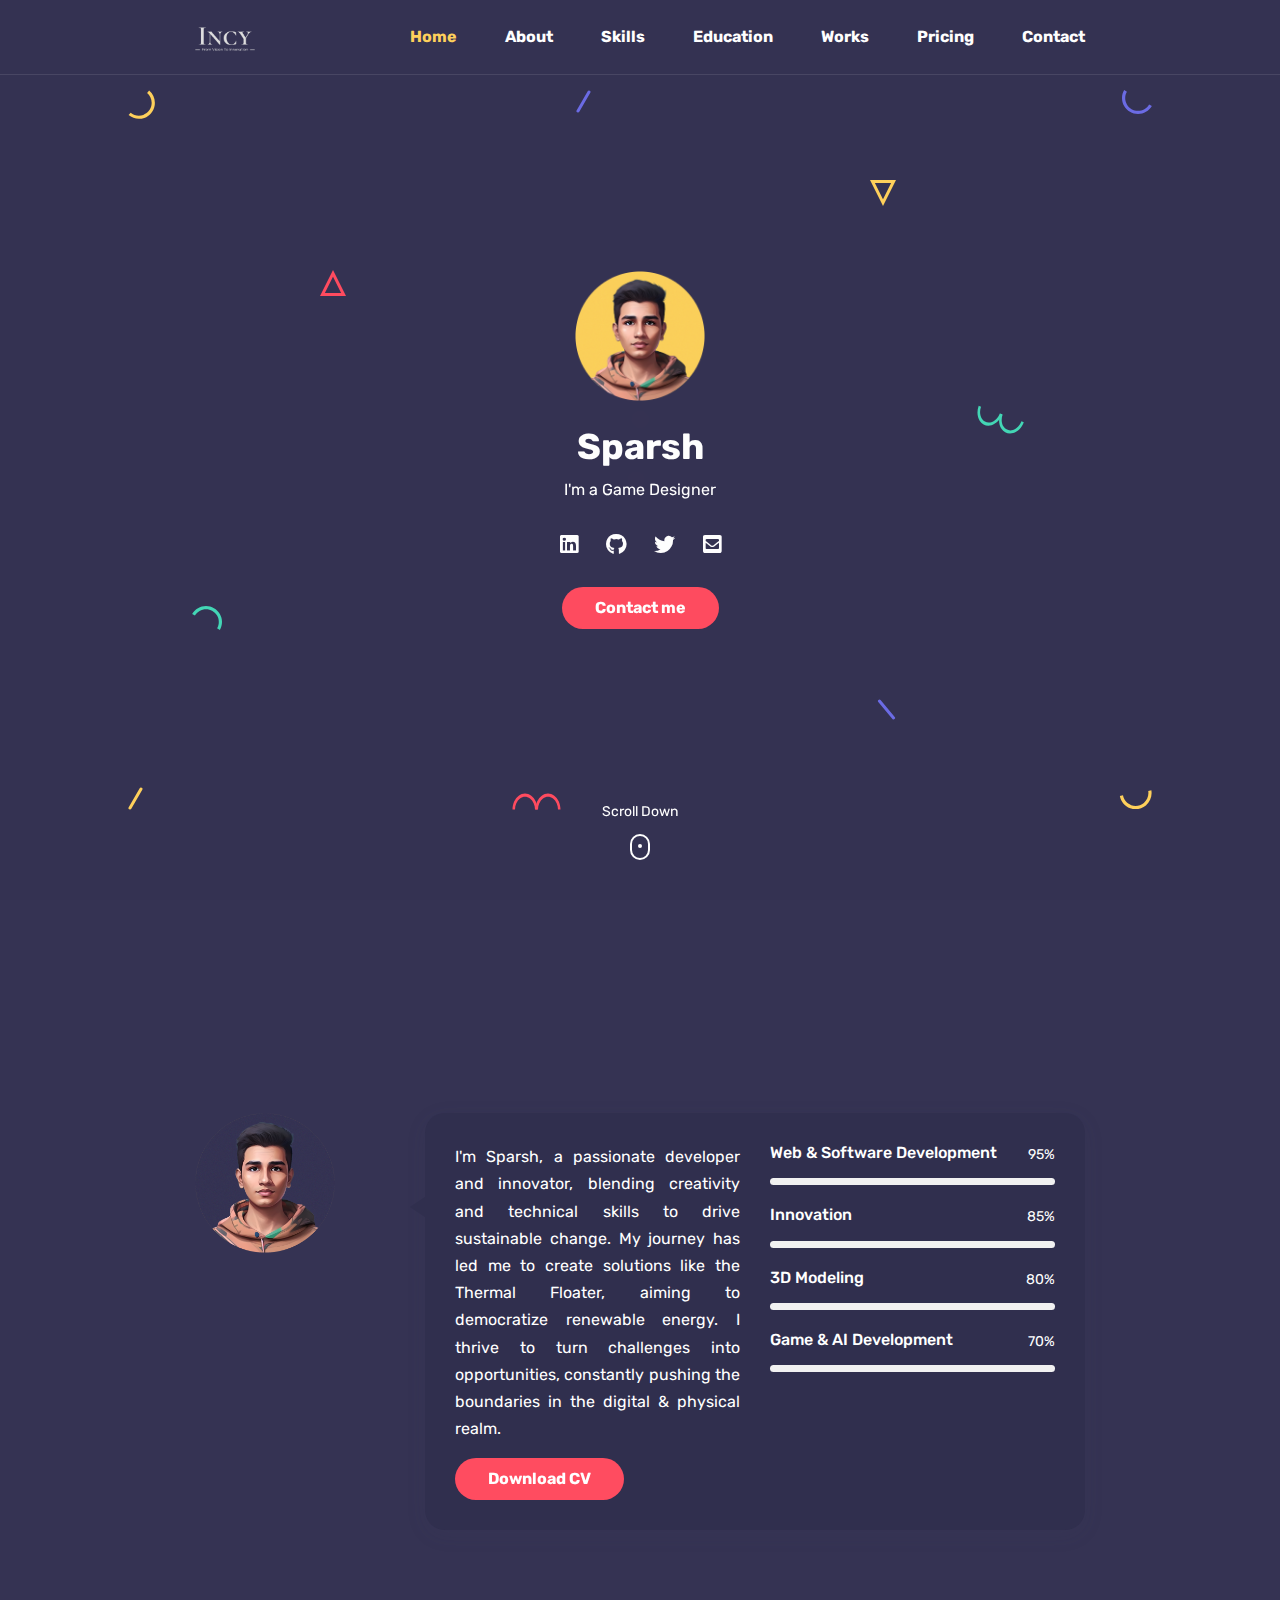
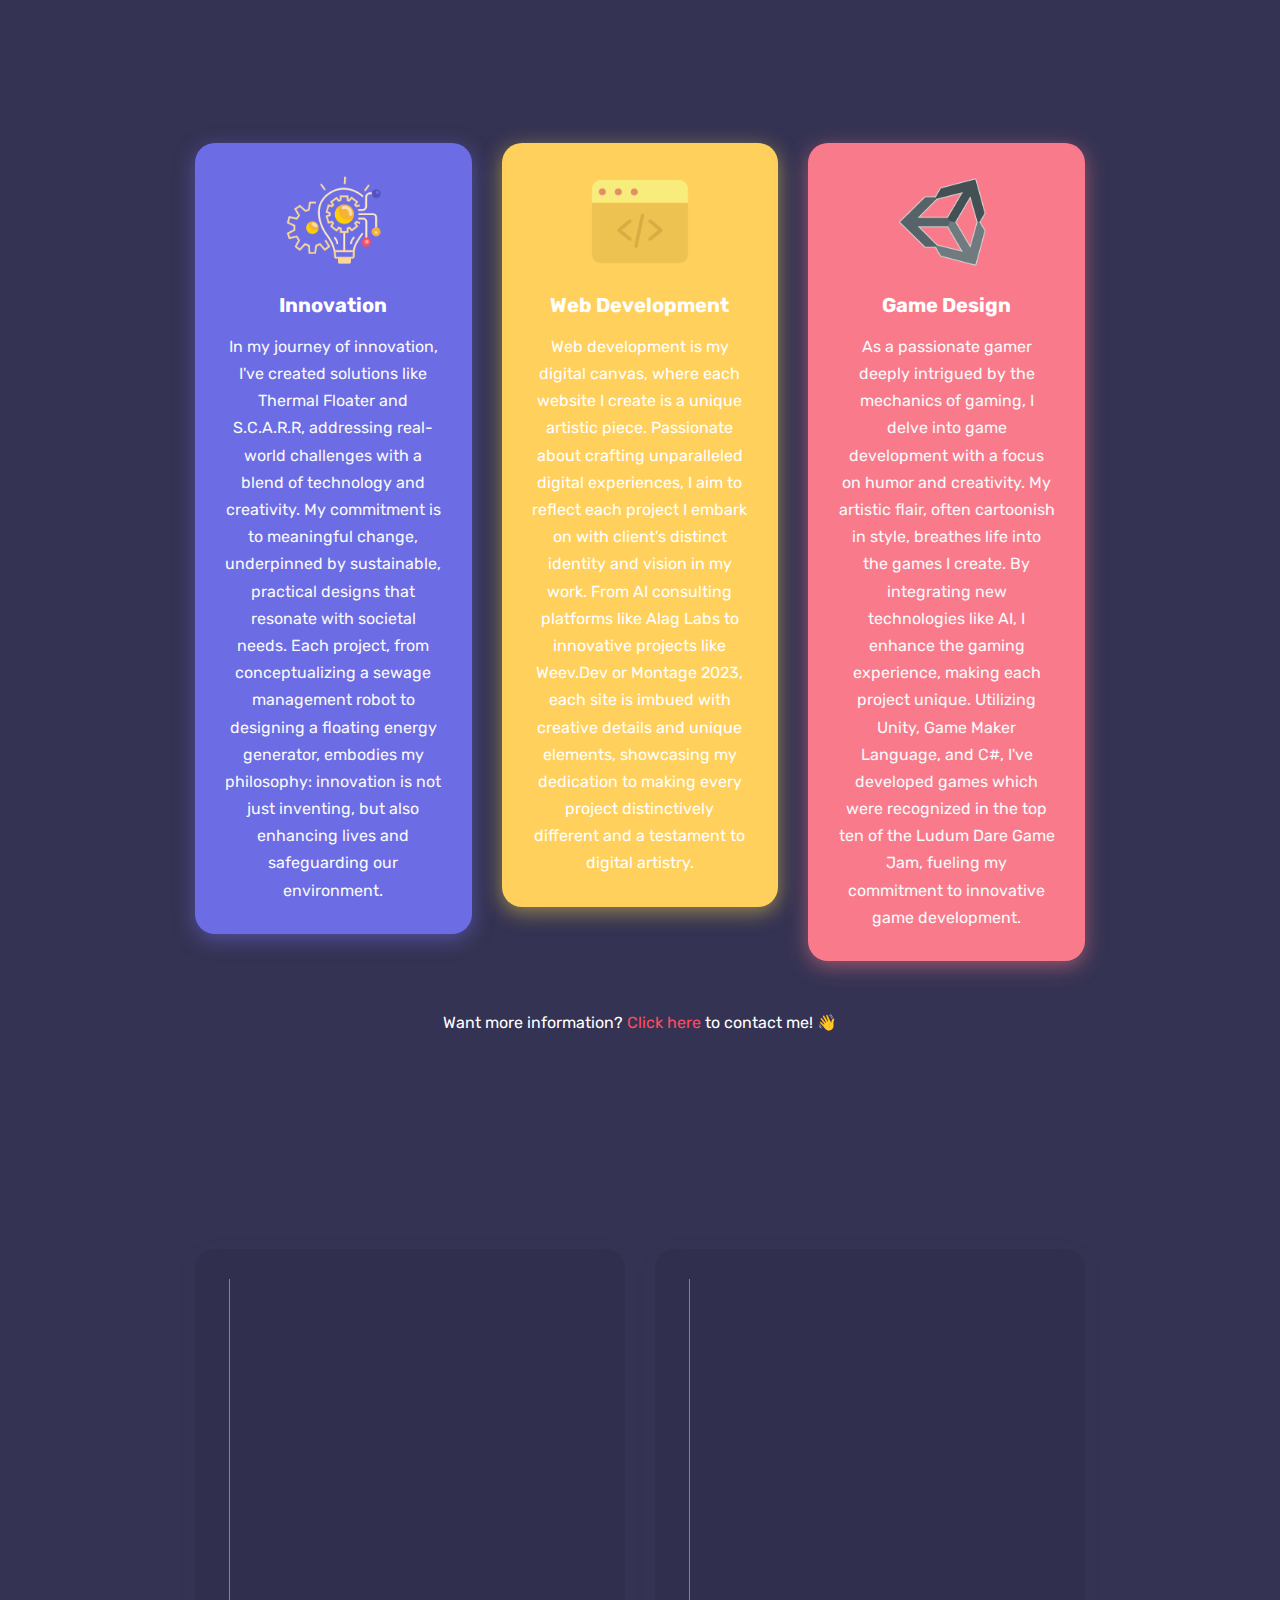
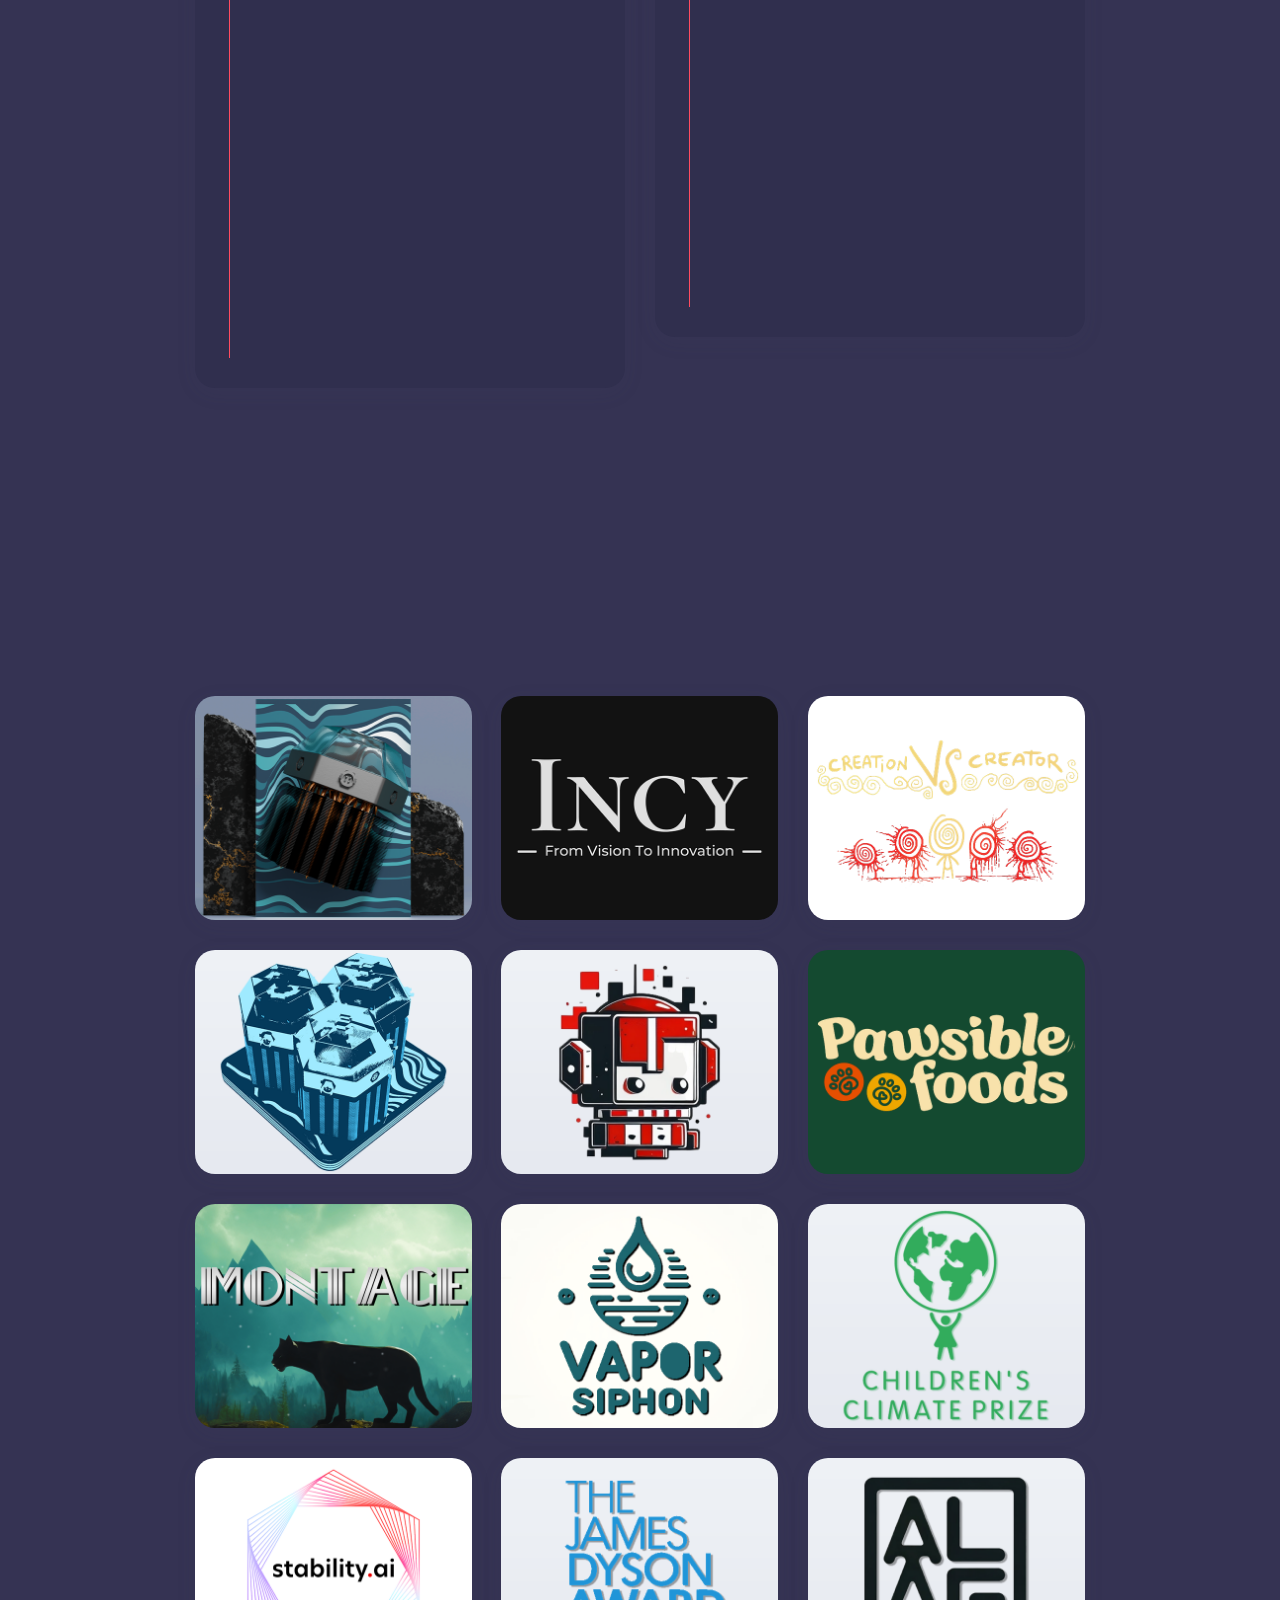
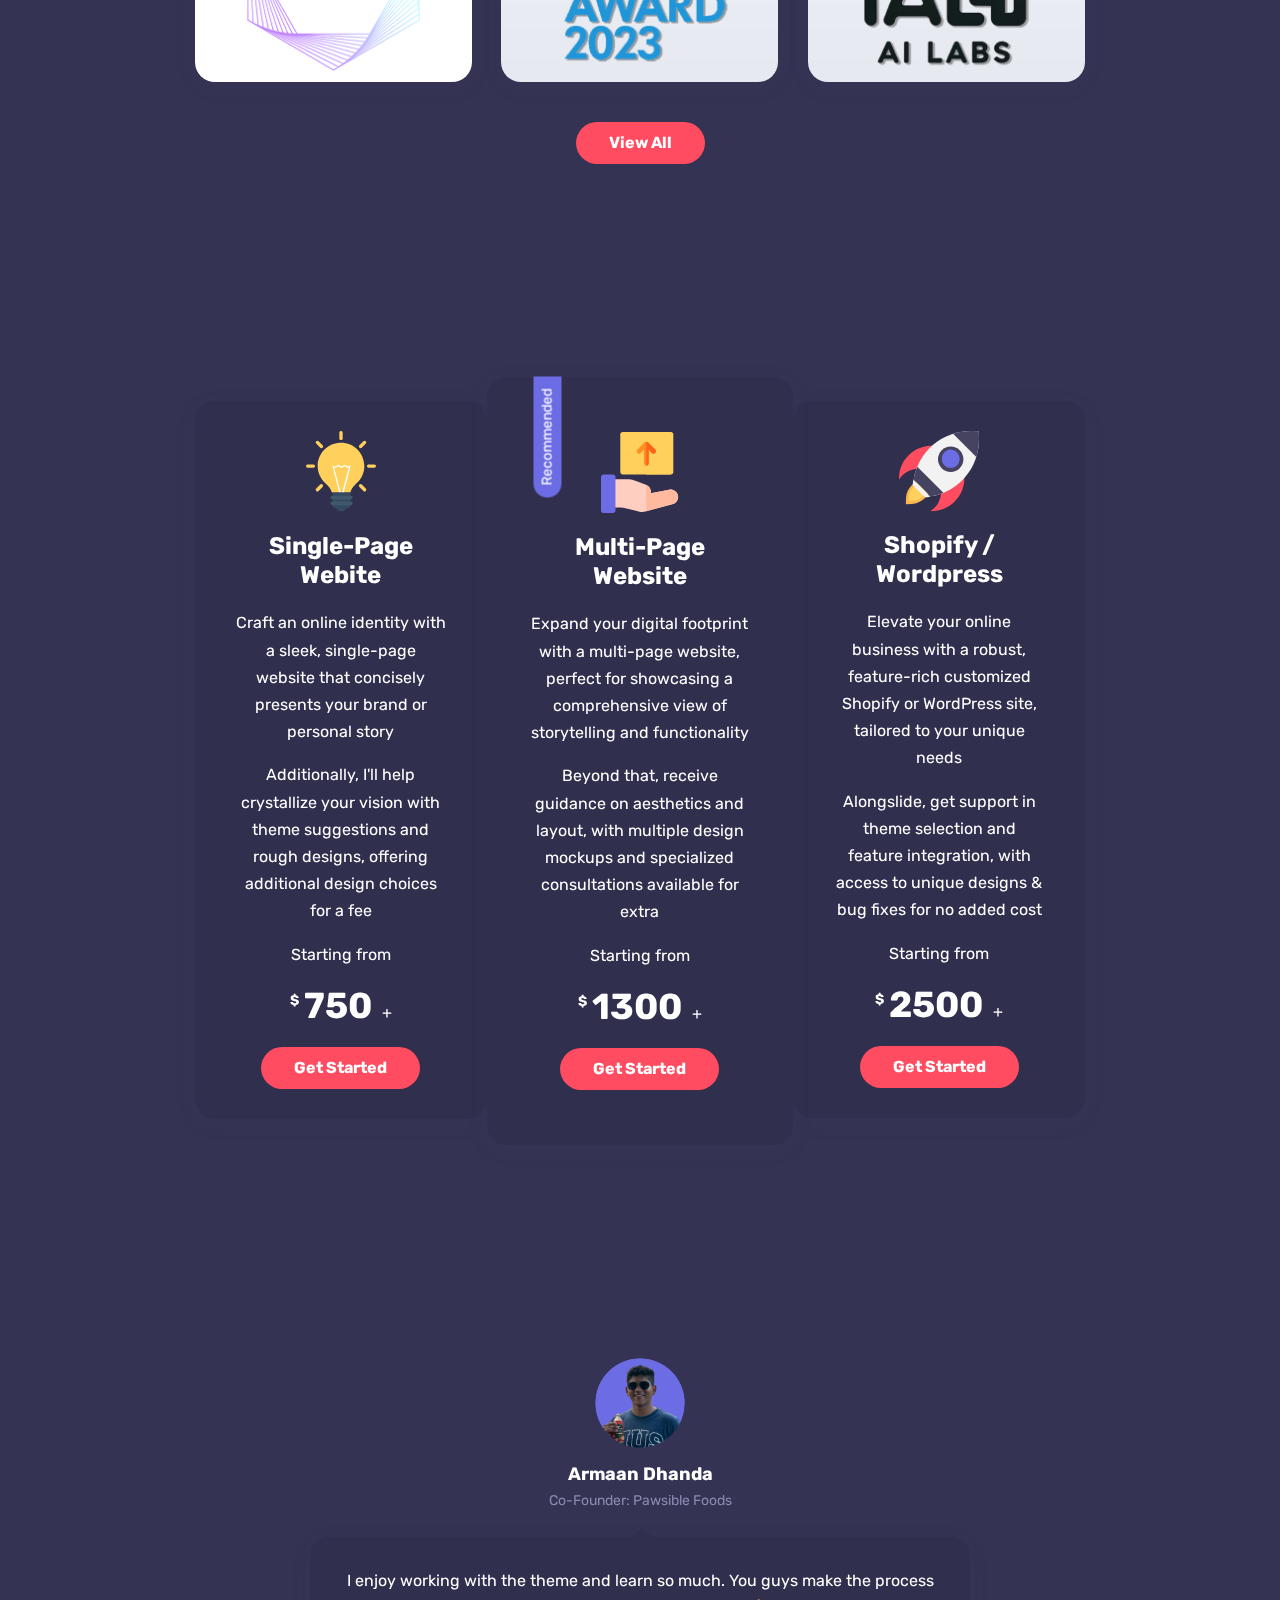
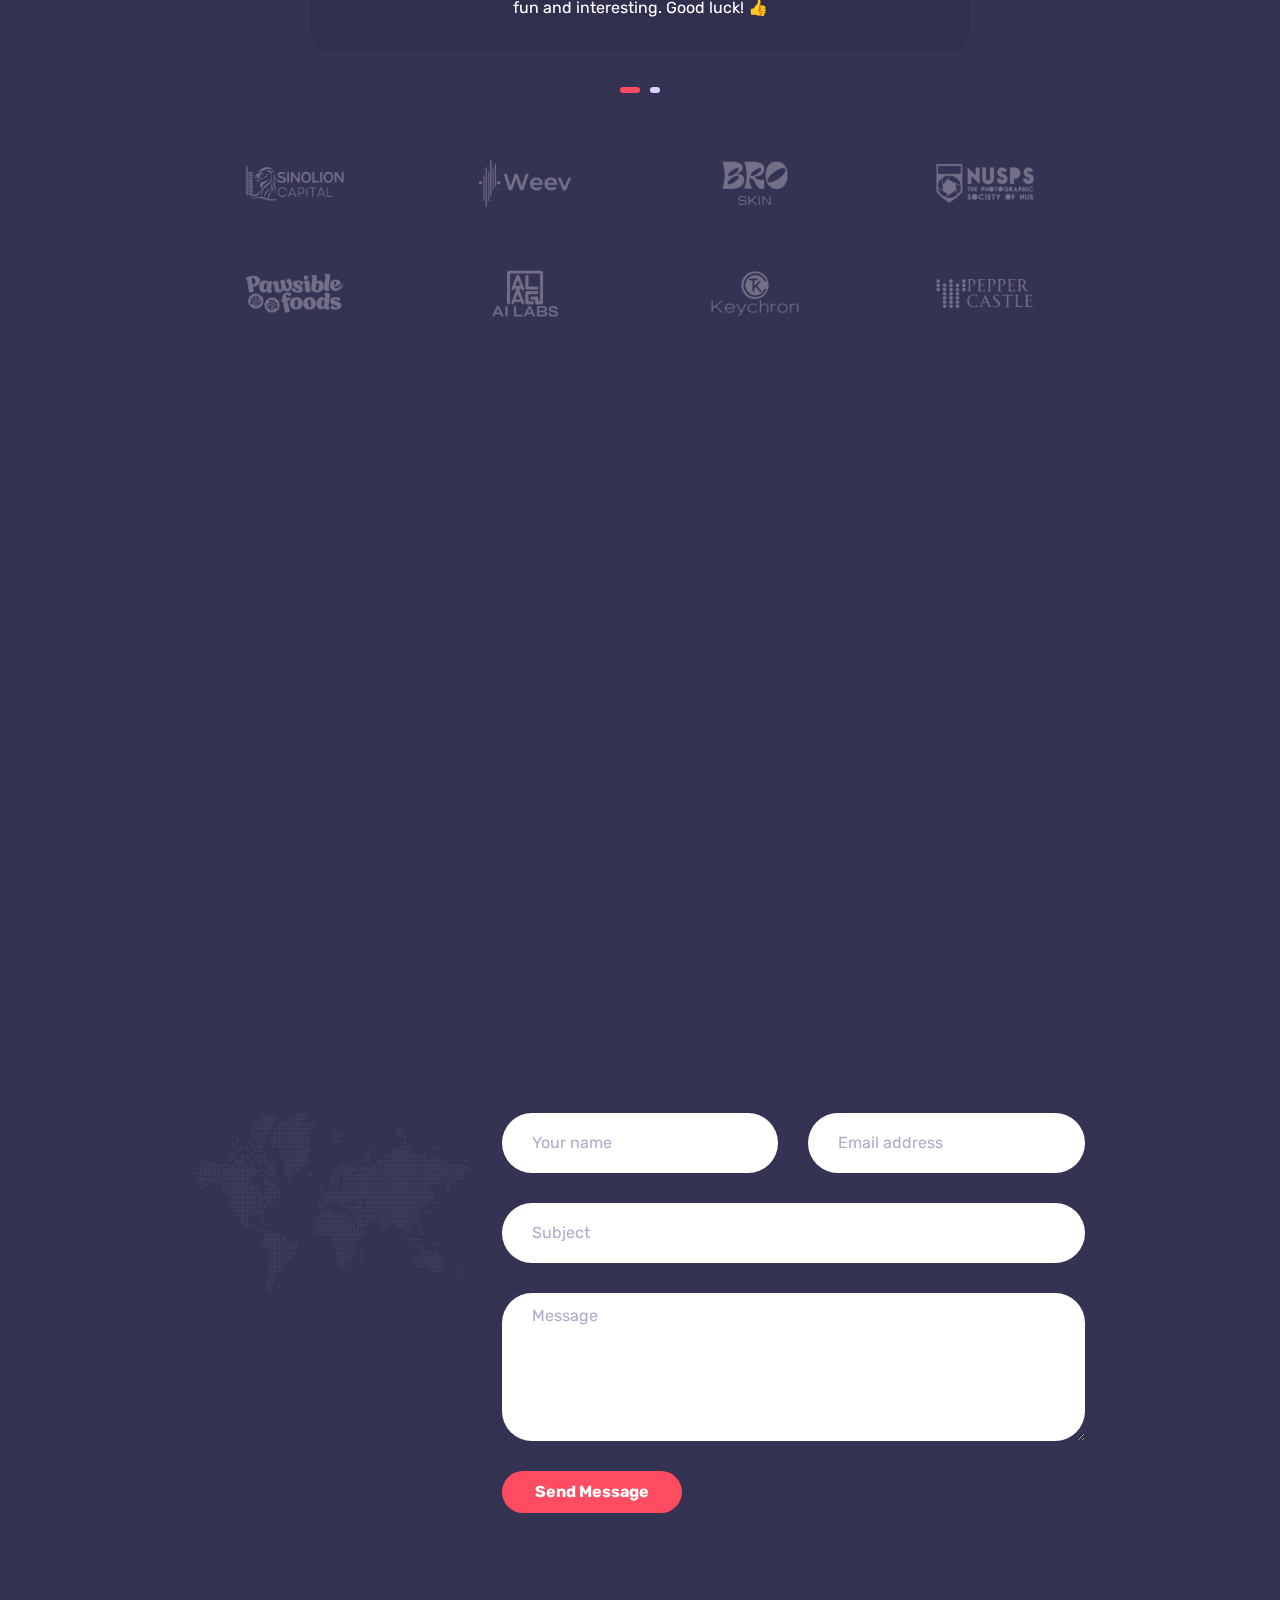
==== commit 6ce7c090: "Update index.html" ====
--- a/index.html
+++ b/index.html
@@ -885,7 +885,7 @@
 							<p>Welcome to weev.dev, my latest creation where tech meets tenacity to supercharge your job applications, enabling you to connect, apply, and get into jobs like never before. Here, Weev, your personal AI sidekick, is gearing up to redefine the art of job applications. But it's not all work and no play—our 'coming soon' page is a digital tapestry, with threads of code that dance to the tune of opportunity, embodying the weave of connections right before your eyes. It's a bit like magic, but with algorithms. Beneath this playful surface of "Coming Soon" is robust technology; where I've woven together web canvas with a sprinkle of randomness to ensure that each visit feels as fresh as your first job offer. And just like the perfect resume, weev.dev is crafted to stand out, because who says professional can't be fun? 
 							</p>
 							<p>December 2023</p>
-							<a href="https://www.weev.dev/" target="_blank" class="btn btn-default">Visit Website</a>
+							<a href="../weev-dev/index.html" target="_blank" class="btn btn-default">Visit Website</a>
 						</div>
 					</div>
 				</div>
